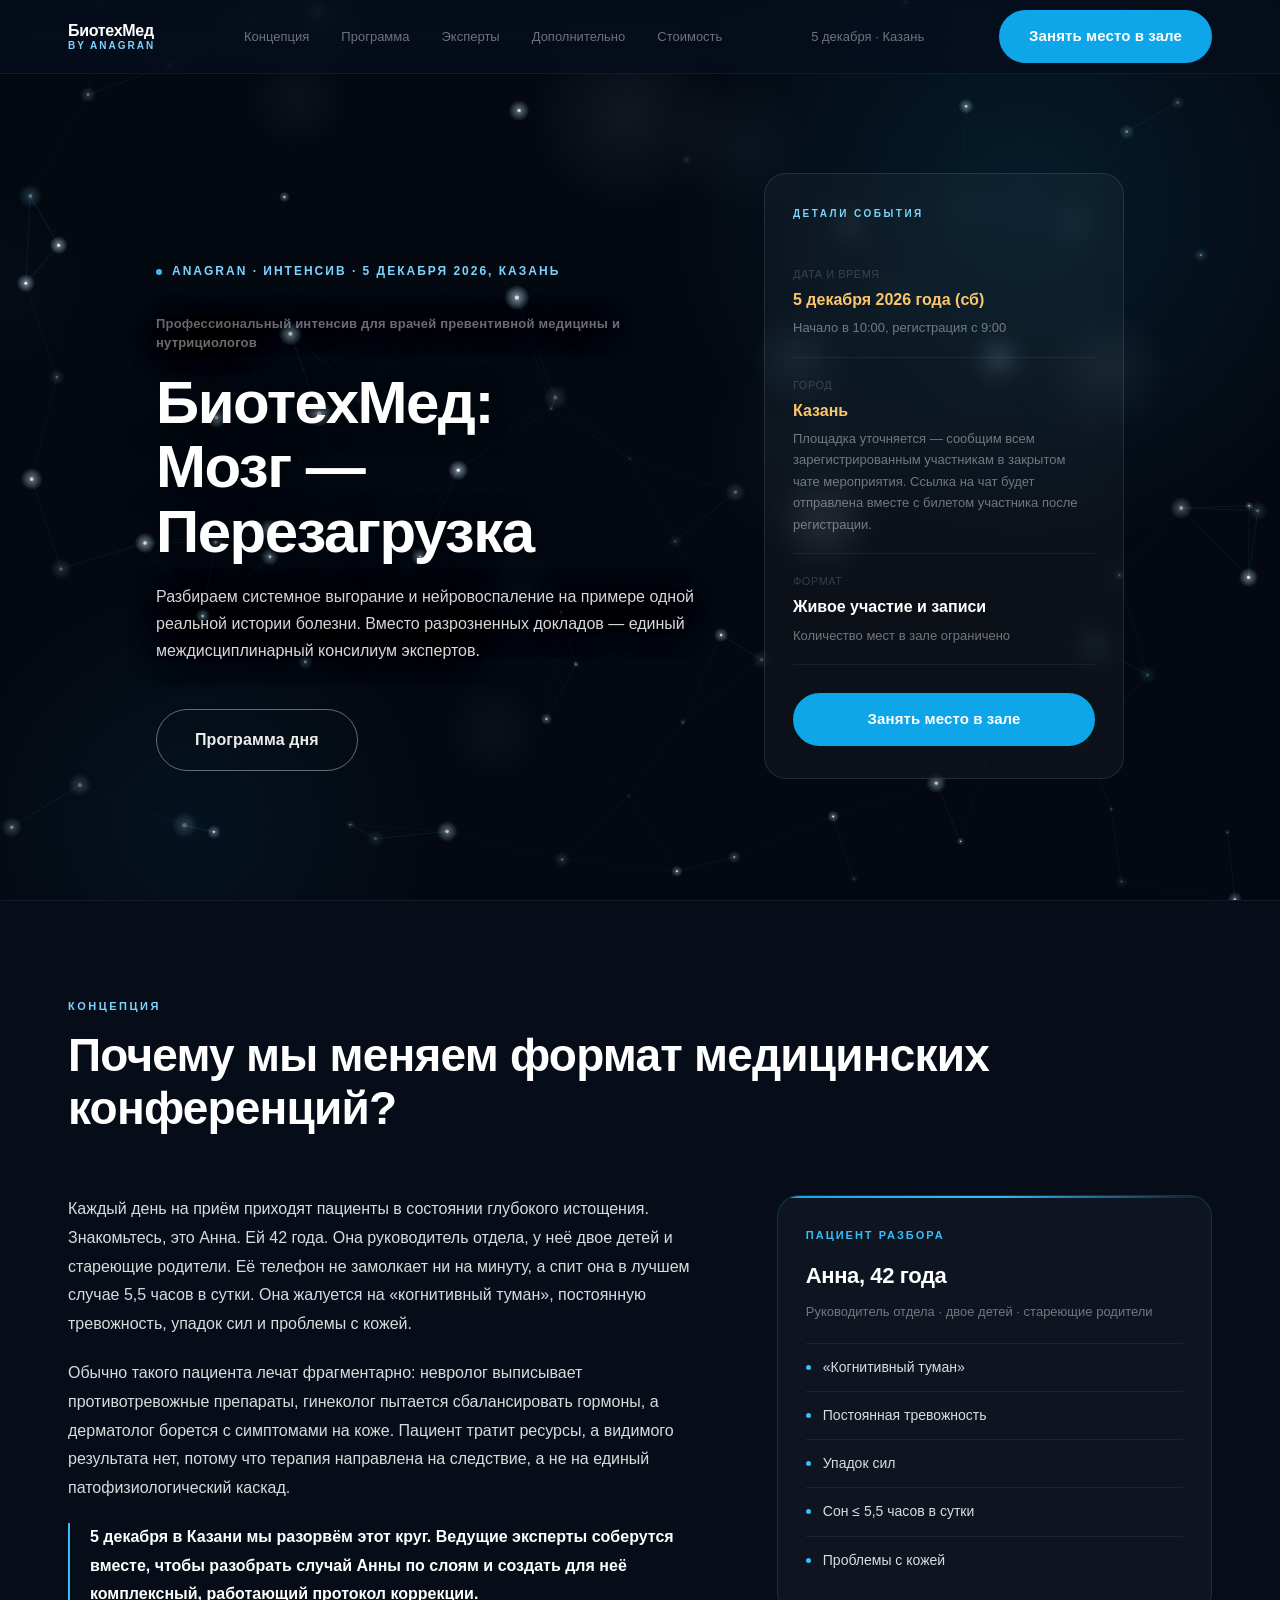
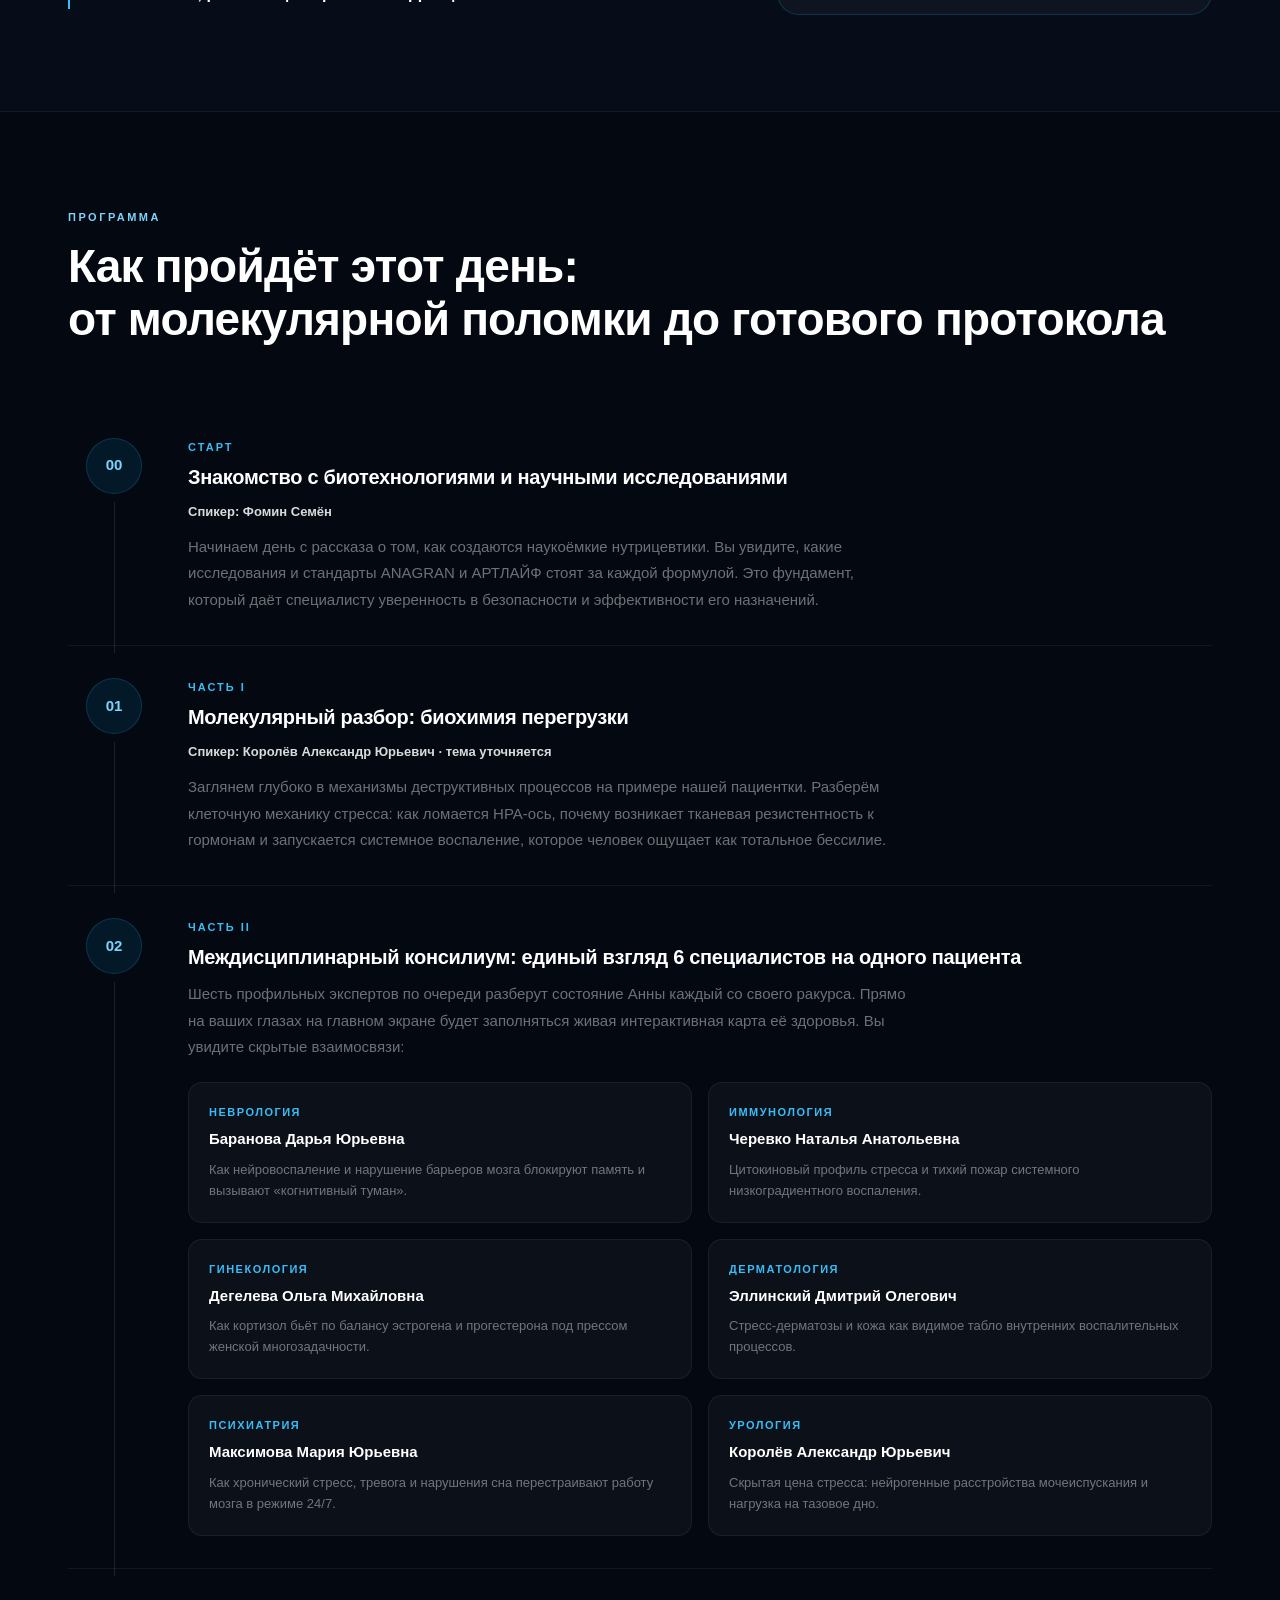
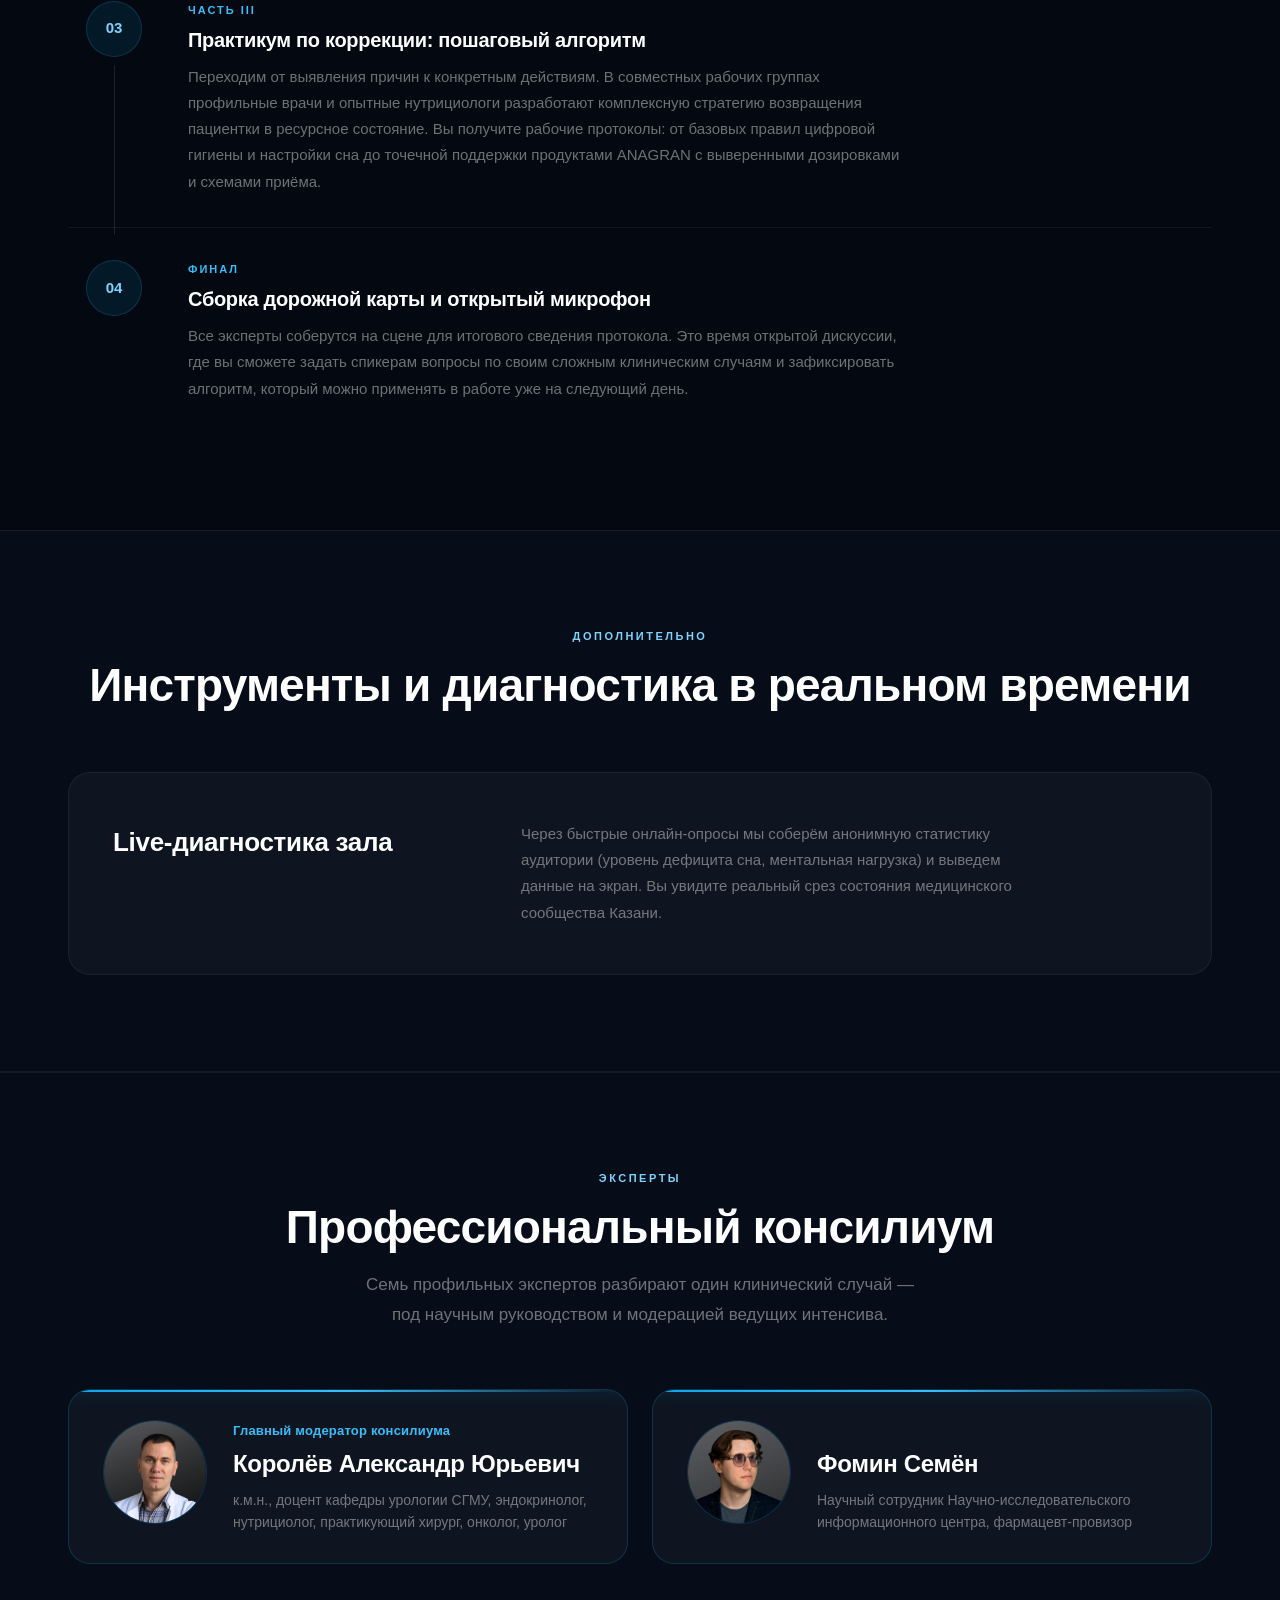
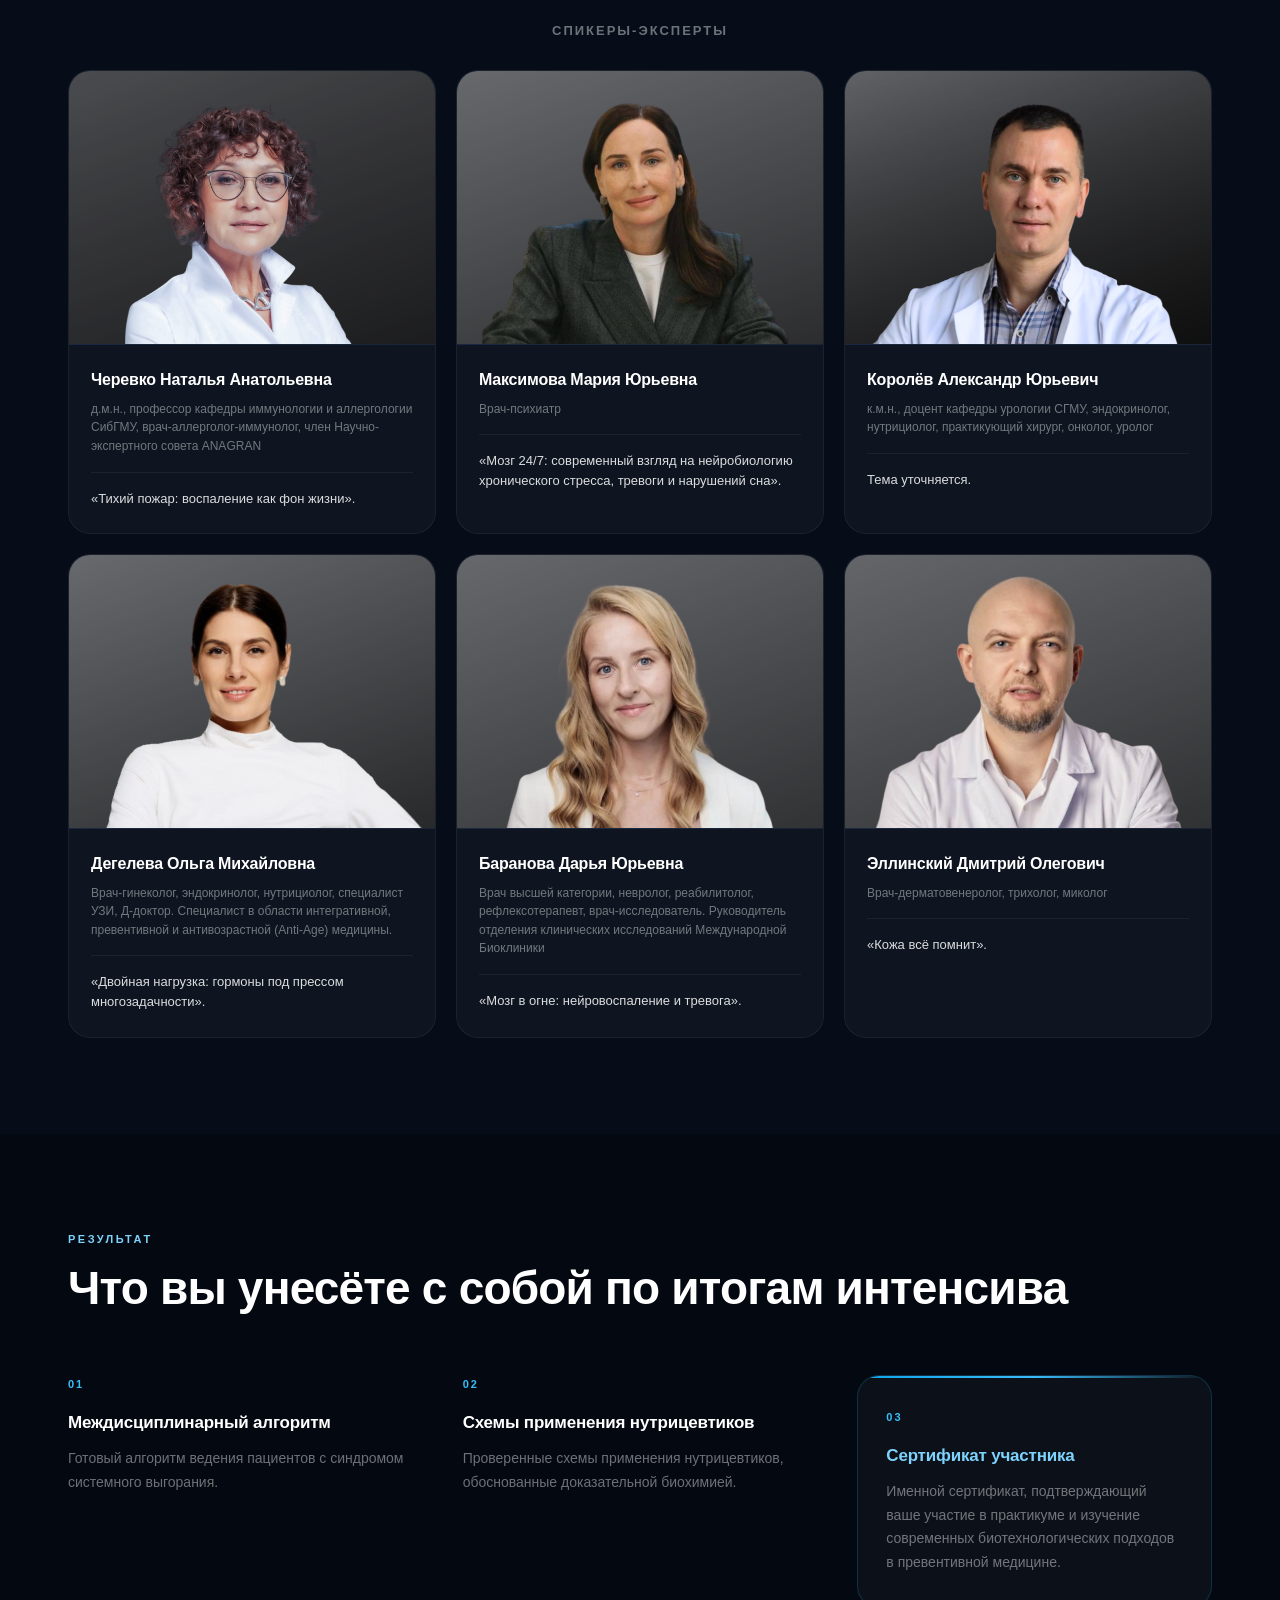
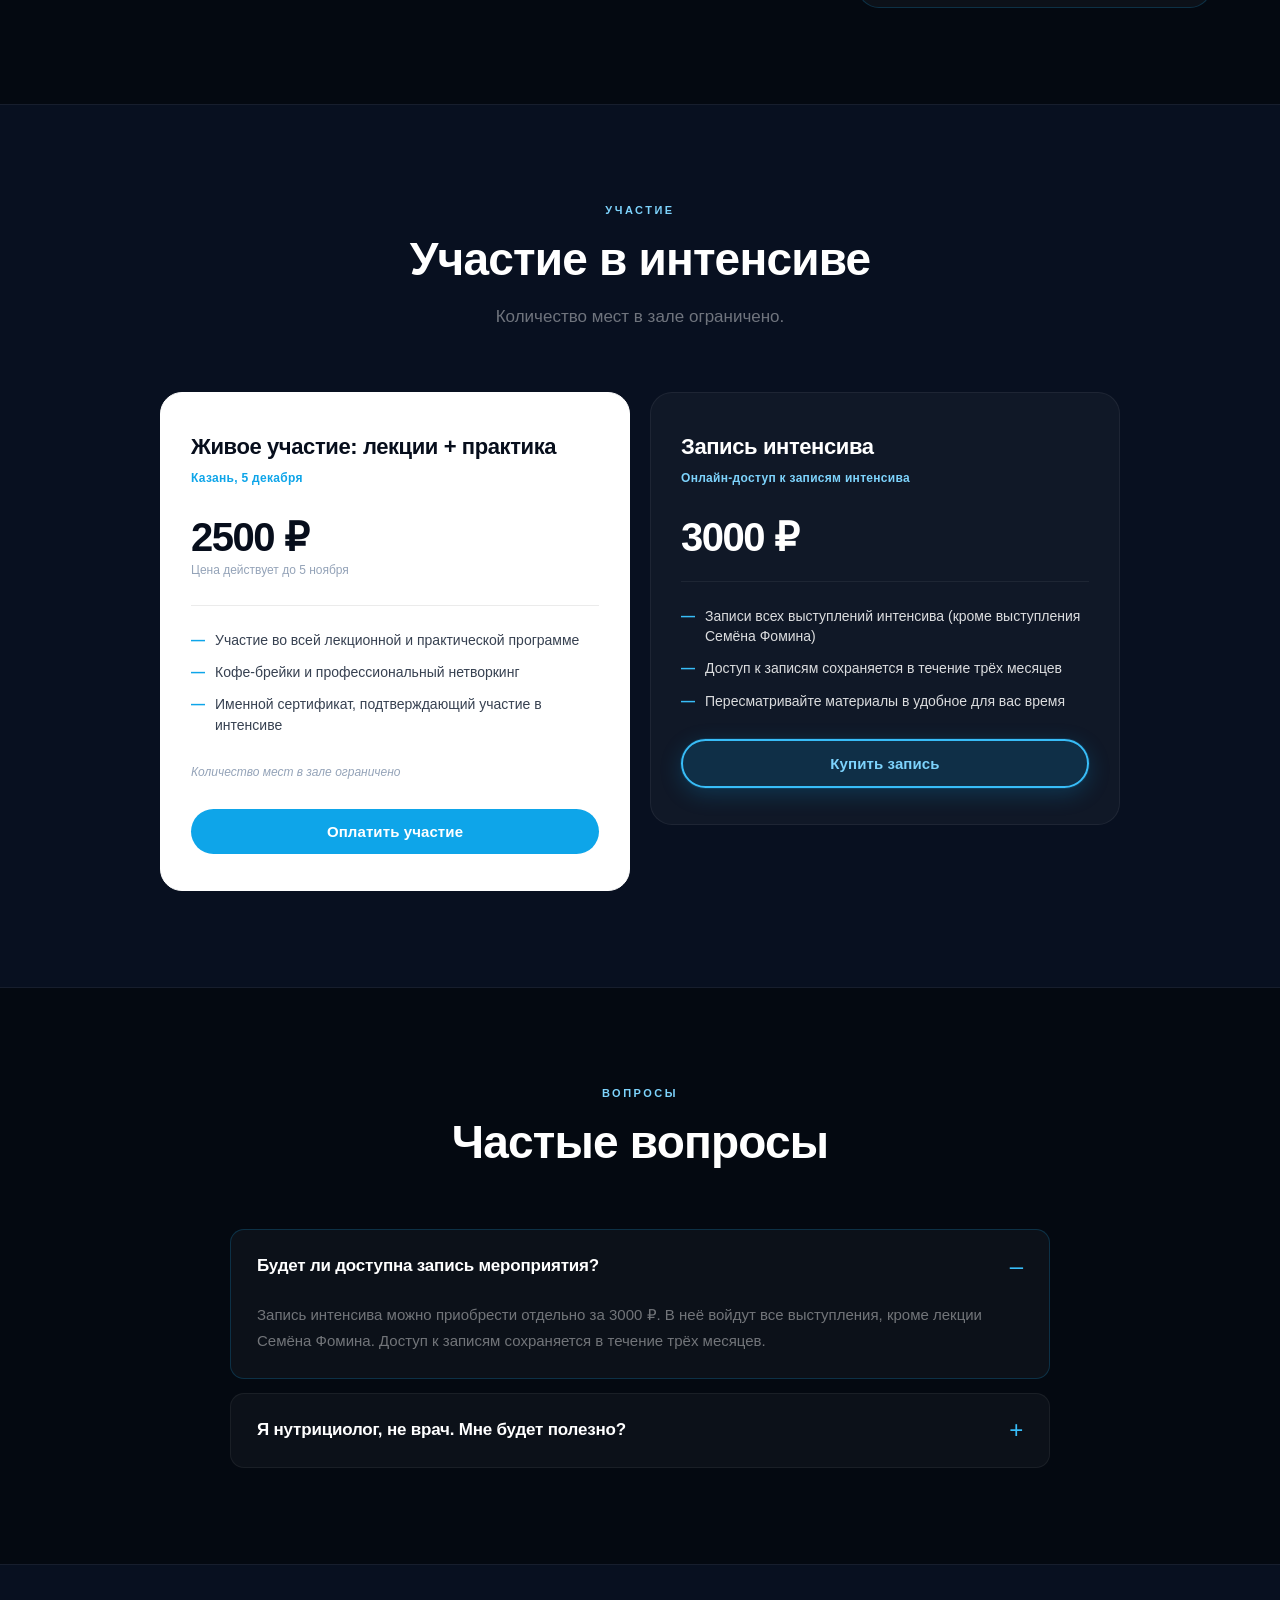
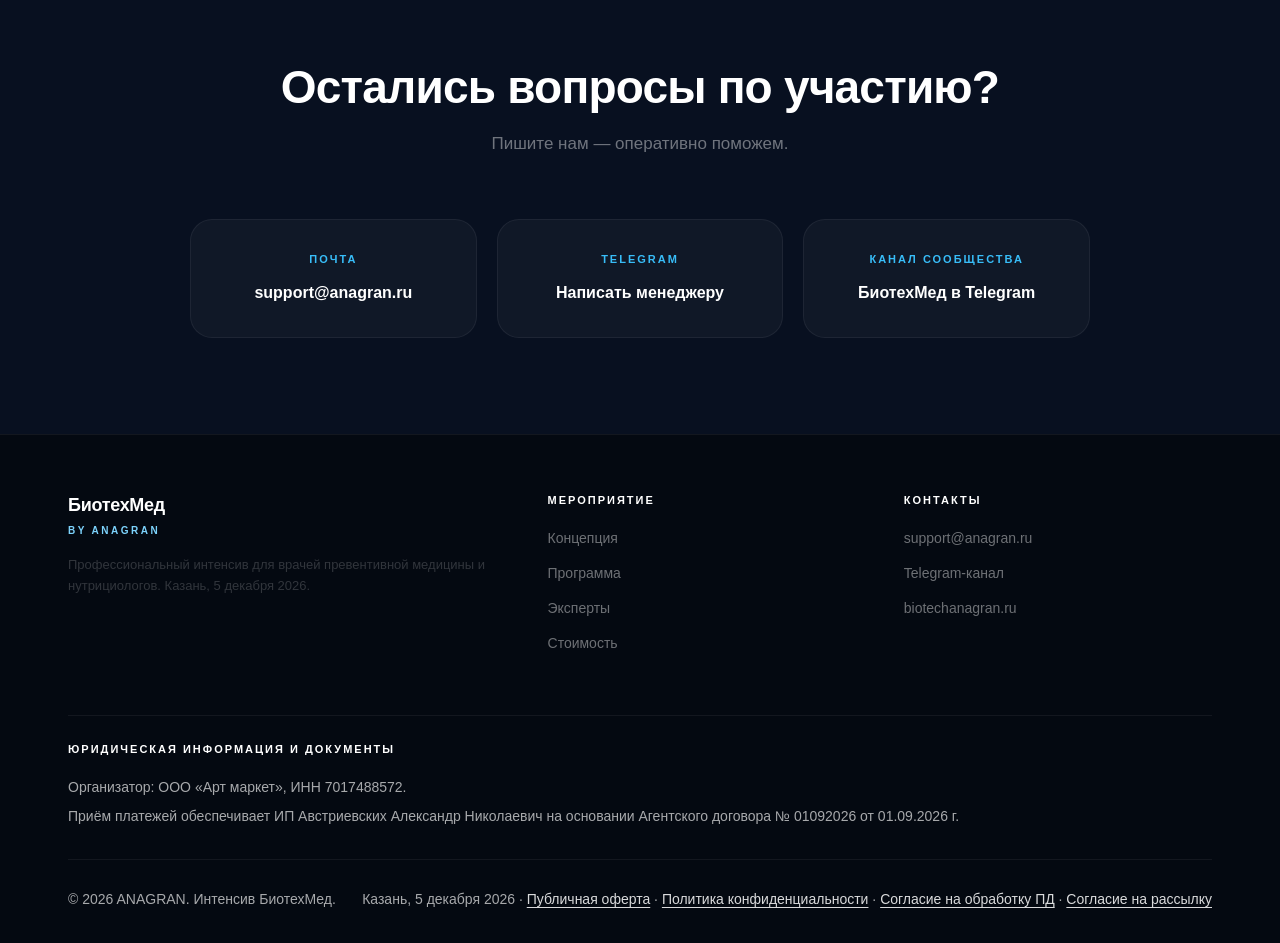
==== index.html @ 6680f246 "Restore speakers and consilium names; reorder speaker cards, add Korolev card Co-Authored-By: Claude" ====
<!DOCTYPE html>
<html lang="ru">
<head>
  <meta charset="UTF-8" />
  <meta name="viewport" content="width=device-width, initial-scale=1.0" />
  <title>БиотехМед: Мозг — Перезагрузка · 5 декабря, Казань</title>
  <meta name="description" content="Профессиональный интенсив ANAGRAN для врачей превентивной медицины и нутрициологов. Системное выгорание и нейровоспаление на примере реальной истории болезни. 5 декабря 2026, Казань." />
  <meta property="og:type" content="website" />
  <meta property="og:site_name" content="ANAGRAN" />
  <meta property="og:locale" content="ru_RU" />
  <meta property="og:url" content="https://www.biotechanagran.ru/" />
  <meta property="og:title" content="БиотехМед: Мозг — Перезагрузка · 5 декабря, Казань" />
  <meta property="og:description" content="Профессиональный интенсив ANAGRAN для врачей превентивной медицины и нутрициологов. Системное выгорание и нейровоспаление на примере реальной истории болезни. 5 декабря 2026, Казань." />
  <meta name="twitter:card" content="summary" />
  <meta name="twitter:title" content="БиотехМед: Мозг — Перезагрузка · 5 декабря, Казань" />
  <meta name="twitter:description" content="Профессиональный интенсив ANAGRAN для врачей превентивной медицины и нутрициологов. Системное выгорание и нейровоспаление на примере реальной истории болезни. 5 декабря 2026, Казань." />
  <link rel="icon" type="image/png" href="favicon.png" />
  <link rel="apple-touch-icon" href="favicon.png" />
  <link rel="stylesheet" href="css/style.css?v=54" />
</head>
<body>

  <!-- NAV -->
  <nav class="nav">
    <div class="container nav__inner">
      <a href="#" class="nav__logo">
        <span class="nav__logo-name">БиотехМед</span>
        <span class="nav__logo-sub">by ANAGRAN</span>
      </a>
      <div class="nav__center">
        <a href="#concept" class="nav__link">Концепция</a>
        <a href="#program" class="nav__link">Программа</a>
        <a href="#speakers" class="nav__link">Эксперты</a>
        <a href="#tools" class="nav__link">Дополнительно</a>
        <a href="#pricing" class="nav__link">Стоимость</a>
      </div>
      <span class="nav__date">5 декабря · Казань</span>
      <div class="nav__cta-row">
        <a href="#pricing" class="btn btn--blue">Занять место в зале</a>
      </div>
    </div>
  </nav>

  <!-- HERO / БЛОК 1 -->
  <section class="hero">
    <canvas id="hero-canvas"></canvas>
    <div class="hero__glow"></div>
    <div class="hero__glow-2"></div>

    <div class="container hero__inner">
      <div class="hero__content">
        <div class="hero__event-tag">
          <span class="hero__dot"></span>
          ANAGRAN · Интенсив · 5 декабря 2026, Казань
        </div>

        <div class="hero__overline">Профессиональный интенсив для врачей превентивной медицины и нутрициологов</div>

        <h1 class="hero__title">
          БиотехМед:<br>Мозг —<br>Перезагрузка
        </h1>

        <p class="hero__subtitle">Разбираем системное выгорание и нейровоспаление на примере одной реальной истории болезни. Вместо разрозненных докладов — единый междисциплинарный консилиум экспертов.</p>

        <div class="hero__cta">
          <a href="#program" class="btn btn--ghost btn--lg btn--about">Программа дня</a>
        </div>
      </div>

      <div class="hero__card">
        <div class="hero__card-eyebrow">Детали события</div>
        <div class="hero__card-row">
          <span class="hero__card-key">Дата и время</span>
          <span class="hero__card-val hero__card-val--hl">5 декабря 2026 года (сб)</span>
          <span class="hero__card-sub">Начало в 10:00, регистрация с 9:00</span>
        </div>
        <div class="hero__card-row">
          <span class="hero__card-key">Город</span>
          <span class="hero__card-val hero__card-val--hl">Казань</span>
          <span class="hero__card-sub hero__card-sub--tbd">Площадка уточняется — сообщим всем зарегистрированным участникам в закрытом чате мероприятия. Ссылка на чат будет отправлена вместе с билетом участника после регистрации.</span>
        </div>
        <div class="hero__card-row">
          <span class="hero__card-key">Формат</span>
          <span class="hero__card-val">Живое участие и записи</span>
          <span class="hero__card-sub">Количество мест в зале ограничено</span>
        </div>
        <div class="hero__card-cta">
          <a href="#pricing" class="btn btn--blue">Занять место в зале</a>
        </div>
      </div>
    </div>
  </section>

  <!-- БЛОК 2: КОНЦЕПЦИЯ / Почему мы меняем формат -->
  <section class="story" id="concept">
    <div class="container">
      <div class="sec-header">
        <div class="label">Концепция</div>
        <h2 class="h2">Почему мы меняем формат медицинских конференций?</h2>
      </div>
      <div class="story__grid">
        <div class="story__text">
          <p>Каждый день на приём приходят пациенты в состоянии глубокого истощения. Знакомьтесь, это Анна. Ей 42 года. Она руководитель отдела, у неё двое детей и стареющие родители. Её телефон не замолкает ни на минуту, а спит она в лучшем случае 5,5 часов в сутки. Она жалуется на «когнитивный туман», постоянную тревожность, упадок сил и проблемы с кожей.</p>
          <p>Обычно такого пациента лечат фрагментарно: невролог выписывает противотревожные препараты, гинеколог пытается сбалансировать гормоны, а дерматолог борется с симптомами на коже. Пациент тратит ресурсы, а видимого результата нет, потому что терапия направлена на следствие, а не на единый патофизиологический каскад.</p>
          <p class="story__accent">5 декабря в Казани мы разорвём этот круг. Ведущие эксперты соберутся вместе, чтобы разобрать случай Анны по слоям и создать для неё комплексный, работающий протокол коррекции.</p>
        </div>
        <aside class="story__persona reveal reveal-delay-1">
          <div class="story__persona-eyebrow">Пациент разбора</div>
          <div class="story__persona-name">Анна, 42 года</div>
          <div class="story__persona-role">Руководитель отдела · двое детей · стареющие родители</div>
          <ul class="story__persona-list">
            <li>«Когнитивный туман»</li>
            <li>Постоянная тревожность</li>
            <li>Упадок сил</li>
            <li>Сон ≤ 5,5 часов в сутки</li>
            <li>Проблемы с кожей</li>
          </ul>
        </aside>
      </div>
    </div>
  </section>

  <!-- БЛОК 3: ПРОГРАММА -->
  <section class="program" id="program">
    <div class="container">
      <div class="sec-header">
        <div class="label">Программа</div>
        <h2 class="h2">Как пройдёт этот день:<br>от молекулярной поломки до готового протокола</h2>
      </div>

      <div class="program__list">
        <div class="program-step reveal reveal-delay-1">
          <div class="program-step__marker"><span>00</span></div>
          <div class="program-step__body">
            <div class="program-step__phase">Старт</div>
            <h3 class="program-step__title">Знакомство с биотехнологиями и научными исследованиями</h3>
            <div class="program-step__speaker">Спикер: Фомин Семён</div>
            <p class="program-step__text">Начинаем день с рассказа о том, как создаются наукоёмкие нутрицевтики. Вы увидите, какие исследования и стандарты ANAGRAN и АРТЛАЙФ стоят за каждой формулой. Это фундамент, который даёт специалисту уверенность в безопасности и эффективности его назначений.</p>
          </div>
        </div>

        <div class="program-step reveal reveal-delay-1">
          <div class="program-step__marker"><span>01</span></div>
          <div class="program-step__body">
            <div class="program-step__phase">Часть I</div>
            <h3 class="program-step__title">Молекулярный разбор: биохимия перегрузки</h3>
            <div class="program-step__speaker">Спикер: Королёв Александр Юрьевич · тема уточняется</div>
            <p class="program-step__text">Заглянем глубоко в механизмы деструктивных процессов на примере нашей пациентки. Разберём клеточную механику стресса: как ломается HPA-ось, почему возникает тканевая резистентность к гормонам и запускается системное воспаление, которое человек ощущает как тотальное бессилие.</p>
          </div>
        </div>

        <div class="program-step reveal reveal-delay-1">
          <div class="program-step__marker"><span>02</span></div>
          <div class="program-step__body">
            <div class="program-step__phase">Часть II</div>
            <h3 class="program-step__title">Междисциплинарный консилиум: единый взгляд 6 специалистов на одного пациента</h3>
            <p class="program-step__text">Шесть профильных экспертов по очереди разберут состояние Анны каждый со своего ракурса. Прямо на ваших глазах на главном экране будет заполняться живая интерактивная карта её здоровья. Вы увидите скрытые взаимосвязи:</p>
            <div class="program-views">
              <div class="program-view">
                <div class="program-view__field">Неврология</div>
                <div class="program-view__name">Баранова Дарья Юрьевна</div>
                <p class="program-view__text">Как нейровоспаление и нарушение барьеров мозга блокируют память и вызывают «когнитивный туман».</p>
              </div>
              <div class="program-view">
                <div class="program-view__field">Иммунология</div>
                <div class="program-view__name">Черевко Наталья Анатольевна</div>
                <p class="program-view__text">Цитокиновый профиль стресса и тихий пожар системного низкоградиентного воспаления.</p>
              </div>
              <div class="program-view">
                <div class="program-view__field">Гинекология</div>
                <div class="program-view__name">Дегелева Ольга Михайловна</div>
                <p class="program-view__text">Как кортизол бьёт по балансу эстрогена и прогестерона под прессом женской многозадачности.</p>
              </div>
              <div class="program-view">
                <div class="program-view__field">Дерматология</div>
                <div class="program-view__name">Эллинский Дмитрий Олегович</div>
                <p class="program-view__text">Стресс-дерматозы и кожа как видимое табло внутренних воспалительных процессов.</p>
              </div>
              <div class="program-view">
                <div class="program-view__field">Психиатрия</div>
                <div class="program-view__name">Максимова Мария Юрьевна</div>
                <p class="program-view__text">Как хронический стресс, тревога и нарушения сна перестраивают работу мозга в режиме 24/7.</p>
              </div>
              <div class="program-view">
                <div class="program-view__field">Урология</div>
                <div class="program-view__name">Королёв Александр Юрьевич</div>
                <p class="program-view__text">Скрытая цена стресса: нейрогенные расстройства мочеиспускания и нагрузка на тазовое дно.</p>
              </div>
            </div>
          </div>
        </div>

        <div class="program-step reveal reveal-delay-1">
          <div class="program-step__marker"><span>03</span></div>
          <div class="program-step__body">
            <div class="program-step__phase">Часть III</div>
            <h3 class="program-step__title">Практикум по коррекции: пошаговый алгоритм</h3>
            <p class="program-step__text">Переходим от выявления причин к конкретным действиям. В совместных рабочих группах профильные врачи и опытные нутрициологи разработают комплексную стратегию возвращения пациентки в ресурсное состояние. Вы получите рабочие протоколы: от базовых правил цифровой гигиены и настройки сна до точечной поддержки продуктами ANAGRAN с выверенными дозировками и схемами приёма.</p>
          </div>
        </div>

        <div class="program-step reveal reveal-delay-1">
          <div class="program-step__marker"><span>04</span></div>
          <div class="program-step__body">
            <div class="program-step__phase">Финал</div>
            <h3 class="program-step__title">Сборка дорожной карты и открытый микрофон</h3>
            <p class="program-step__text">Все эксперты соберутся на сцене для итогового сведения протокола. Это время открытой дискуссии, где вы сможете задать спикерам вопросы по своим сложным клиническим случаям и зафиксировать алгоритм, который можно применять в работе уже на следующий день.</p>
          </div>
        </div>
      </div>
    </div>
  </section>

  <!-- БЛОК 4: ПРАКТИКА / Инструменты и диагностика -->
  <section class="tools" id="tools">
    <div class="container">
      <div class="sec-header sec-header--c">
        <div class="label">Дополнительно</div>
        <h2 class="h2">Инструменты и диагностика в реальном времени</h2>
      </div>
      <div class="tools__grid">
        <div class="tool-card tool-card--wide reveal reveal-delay-1">
          <h3 class="tool-card__title">Live-диагностика зала</h3>
          <p class="tool-card__text">Через быстрые онлайн-опросы мы соберём анонимную статистику аудитории (уровень дефицита сна, ментальная нагрузка) и выведем данные на экран. Вы увидите реальный срез состояния медицинского сообщества Казани.</p>
        </div>
      </div>
    </div>
  </section>

  <!-- БЛОК 5: ЭКСПЕРТЫ / Профессиональный консилиум -->
  <section class="speakers" id="speakers">
    <div class="container">
      <div class="sec-header sec-header--c">
        <div class="label">Эксперты</div>
        <h2 class="h2">Профессиональный консилиум</h2>
        <p class="lead">Семь профильных экспертов разбирают один клинический случай — под научным руководством и модерацией ведущих интенсива.</p>
      </div>

      <div class="hosts">
        <div class="host-card reveal reveal-delay-1">
          <div class="host-card__photo"><img src="photos/Королев.png" alt="Королёв Александр Юрьевич" loading="lazy"></div>
          <div class="host-card__body">
            <div class="host-card__role">Главный модератор консилиума</div>
            <div class="host-card__name">Королёв Александр Юрьевич</div>
            <div class="host-card__cred">к.м.н., доцент кафедры урологии СГМУ, эндокринолог, нутрициолог, практикующий хирург, онколог, уролог</div>
          </div>
        </div>
        <div class="host-card reveal reveal-delay-2">
          <div class="host-card__photo"><img src="photos/Фомин.png" alt="Фомин Семён" loading="lazy"></div>
          <div class="host-card__body">
            <div class="host-card__role host-card__role--empty" aria-hidden="true">·</div>
            <div class="host-card__name">Фомин Семён</div>
            <div class="host-card__cred">Научный сотрудник Научно-исследовательского информационного центра, фармацевт-провизор</div>
          </div>
        </div>
      </div>

      <div class="speakers__subhead">Спикеры-эксперты</div>
      <div class="speakers__grid" id="speakers-grid"></div>
    </div>
  </section>

  <!-- БЛОК 6: Что вы унесёте с собой -->
  <section class="benefits" id="benefits">
    <div class="container">
      <div class="sec-header">
        <div class="label">Результат</div>
        <h2 class="h2">Что вы унесёте с собой по итогам интенсива</h2>
      </div>
      <div class="benefits__grid">
        <div class="benefit-item reveal reveal-delay-1">
          <div class="benefit-item__num">01</div>
          <div class="benefit-item__title">Междисциплинарный алгоритм</div>
          <p class="benefit-item__text">Готовый алгоритм ведения пациентов с синдромом системного выгорания.</p>
        </div>
        <div class="benefit-item reveal reveal-delay-2">
          <div class="benefit-item__num">02</div>
          <div class="benefit-item__title">Схемы применения нутрицевтиков</div>
          <p class="benefit-item__text">Проверенные схемы применения нутрицевтиков, обоснованные доказательной биохимией.</p>
        </div>
        <div class="benefit-item benefit-item--highlight reveal reveal-delay-3">
          <div class="benefit-item__num">03</div>
          <div class="benefit-item__title">Сертификат участника</div>
          <p class="benefit-item__text">Именной сертификат, подтверждающий ваше участие в практикуме и изучение современных биотехнологических подходов в превентивной медицине.</p>
        </div>
      </div>
    </div>
  </section>

  <!-- БЛОК 7: Форматы участия -->
  <section class="pricing" id="pricing">
    <div class="container">
      <div class="sec-header sec-header--c">
        <div class="label">Участие</div>
        <h2 class="h2">Участие в интенсиве</h2>
        <p class="lead">Количество мест в зале ограничено.</p>
      </div>
      <div class="pricing__grid" id="pricing-grid"></div>
    </div>
  </section>

  <!-- БЛОК 8: FAQ -->
  <section class="faq" id="faq">
    <div class="container">
      <div class="sec-header sec-header--c">
        <div class="label">Вопросы</div>
        <h2 class="h2">Частые вопросы</h2>
      </div>
      <div class="faq__list">
        <details class="faq-item" open>
          <summary class="faq-item__q">Будет ли доступна запись мероприятия?</summary>
          <div class="faq-item__a">Запись интенсива можно приобрести отдельно за 3000 ₽. В неё войдут все выступления, кроме лекции Семёна Фомина. Доступ к записям сохраняется в течение трёх месяцев.</div>
        </details>
        <details class="faq-item">
          <summary class="faq-item__q">Я нутрициолог, не врач. Мне будет полезно?</summary>
          <div class="faq-item__a">Да. Программа выстроена так, чтобы глубокая биохимия интегрировалась с практическими инструментами нутритивной базы, коррекции образа жизни и подбором добавок. Вы уйдёте с готовыми пошаговыми алгоритмами для своей практики.</div>
        </details>
      </div>
    </div>
  </section>

  <!-- БЛОК 9: Контакты -->
  <section class="contacts" id="contacts">
    <div class="container">
      <div class="sec-header sec-header--c">
        <h2 class="h2">Остались вопросы по участию?</h2>
        <p class="lead">Пишите нам — оперативно поможем.</p>
      </div>
      <div class="contacts__grid">
        <a href="mailto:support@anagran.ru" class="contact-card">
          <div class="contact-card__label">Почта</div>
          <div class="contact-card__val">support@anagran.ru</div>
        </a>
        <a href="https://t.me/biotechmedanagran" target="_blank" class="contact-card">
          <div class="contact-card__label">Telegram</div>
          <div class="contact-card__val">Написать менеджеру</div>
        </a>
        <a href="https://t.me/biotechmedanagran" target="_blank" class="contact-card">
          <div class="contact-card__label">Канал сообщества</div>
          <div class="contact-card__val">БиотехМед в Telegram</div>
        </a>
      </div>
    </div>
  </section>

  <!-- FOOTER -->
  <footer class="footer">
    <div class="container">
      <div class="footer__inner">
        <div>
          <div class="footer__brand-name">БиотехМед</div>
          <div class="footer__brand-sub">by ANAGRAN</div>
          <p class="footer__brand-desc">Профессиональный интенсив для врачей превентивной медицины и нутрициологов. Казань, 5 декабря 2026.</p>
        </div>
        <div>
          <div class="footer__col-title">Мероприятие</div>
          <a href="#concept"  class="footer__link">Концепция</a>
          <a href="#program"  class="footer__link">Программа</a>
          <a href="#speakers" class="footer__link">Эксперты</a>
          <a href="#pricing"  class="footer__link">Стоимость</a>
        </div>
        <div>
          <div class="footer__col-title">Контакты</div>
          <a href="mailto:support@anagran.ru"      class="footer__link">support@anagran.ru</a>
          <a href="https://t.me/biotechmedanagran" target="_blank" class="footer__link">Telegram-канал</a>
          <a href="https://biotechanagran.ru/"     target="_blank" class="footer__link">biotechanagran.ru</a>
        </div>
      </div>
      <div class="footer__legal">
        <div class="footer__col-title">Юридическая информация и документы</div>
        <p>Организатор: ООО «Арт маркет», ИНН 7017488572.</p>
        <p>Приём платежей обеспечивает ИП Австриевских Александр Николаевич на основании Агентского договора № 01092026 от 01.09.2026 г.</p>
      </div>
      <div class="footer__bottom">
        <span>© 2026 ANAGRAN. Интенсив БиотехМед.</span>
        <span>Казань, 5 декабря 2026 · <a href="oferta.html">Публичная оферта</a> · <a href="privacy.html">Политика конфиденциальности</a> · <a href="soglasie-pd.html">Согласие на обработку ПД</a> · <a href="soglasie-rim.html">Согласие на рассылку</a></span>
      </div>
    </div>
  </footer>

  <!-- REGISTRATION MODAL -->
  <div class="modal-overlay" id="reg-modal">
    <div class="modal">
      <button class="modal__close" id="modal-close" aria-label="Закрыть">&times;</button>
      <div class="modal__title" id="modal-title">Регистрация</div>
      <div class="modal__subtitle" id="modal-subtitle"></div>
      <div class="modal__price" id="modal-price"></div>
      <form class="modal__form" id="reg-form">
        <input type="hidden" id="form-format" name="format">
        <input type="hidden" id="form-price-val" name="price">
        <div class="modal__fieldset" id="modal-fs-p1">
          <div class="modal__legend" id="modal-legend-p1" hidden>Участник 1</div>
          <div class="modal__field">
            <label class="modal__label" for="form-name" data-default-label="Ваше ФИО" data-pair-label="Участник 1 — ФИО">Ваше ФИО</label>
            <input class="modal__input" type="text" id="form-name" name="name" placeholder="ФИО" required autocomplete="name">
          </div>
          <div class="modal__field">
            <label class="modal__label" for="form-email" data-default-label="Электронная почта" data-pair-label="Участник 1 — эл. почта">Электронная почта</label>
            <input class="modal__input" type="email" id="form-email" name="email" placeholder="Эл. почта" required autocomplete="email">
          </div>
          <div class="modal__field">
            <label class="modal__label" for="form-phone" data-default-label="Телефон" data-pair-label="Участник 1 — телефон">Телефон</label>
            <input class="modal__input" type="tel" id="form-phone" name="phone" placeholder="Телефон" required autocomplete="tel">
          </div>
          <div class="modal__field">
            <label class="modal__label" for="form-social" data-default-label="Аккаунт в соцсетях" data-pair-label="Участник 1 — соцсети">Аккаунт в соцсетях</label>
            <input class="modal__input" type="text" id="form-social" name="social" placeholder="Ссылка или ник">
          </div>
        </div>
        <div class="modal__fieldset modal__fieldset--pair" id="modal-pair-fields" hidden>
          <div class="modal__legend">Участник 2</div>
          <div class="modal__field">
            <label class="modal__label" for="form-name2">ФИО</label>
            <input class="modal__input" type="text" id="form-name2" name="name2" placeholder="ФИО второго участника" autocomplete="name">
          </div>
          <div class="modal__field">
            <label class="modal__label" for="form-email2">Электронная почта</label>
            <input class="modal__input" type="email" id="form-email2" name="email2" placeholder="Эл. почта" autocomplete="email">
          </div>
          <div class="modal__field">
            <label class="modal__label" for="form-phone2">Телефон</label>
            <input class="modal__input" type="tel" id="form-phone2" name="phone2" placeholder="Телефон" autocomplete="tel">
          </div>
          <div class="modal__field">
            <label class="modal__label" for="form-social2">Аккаунт в соцсетях</label>
            <input class="modal__input" type="text" id="form-social2" name="social2" placeholder="Ссылка или ник">
          </div>
        </div>
        <div class="modal__consent">
          <label class="modal__checkbox-label">
            <input type="checkbox" id="form-consent" required>
            <span id="form-consent-text">Я согласен на обработку моих персональных данных в соответствии с <a href="https://artlifecourse.getcourse.ru/page4" target="_blank">Условиями</a></span>
          </label>
        </div>
        <button type="submit" class="btn btn--blue modal__submit" id="modal-submit" disabled>Участвовать</button>
      </form>
    </div>
  </div>

  <!-- SCROLL TOP -->
  <button class="back-top" id="back-top" aria-label="Наверх">↑</button>

  <!-- DATA -->
  <script src="data/speakers.js?v=20"></script>
  <script src="data/pricing.js?v=10"></script>
  <!-- MAIN -->
  <script src="js/main.js?v=28"></script>
</body>
</html>
---- css/style.css ----
/* ===== VARIABLES ===== */
:root {
  --bg:        #040911;
  --bg-1:      #060D18;
  --bg-2:      #081020;
  --bg-card:   rgba(255,255,255,0.035);
  --bg-card-h: rgba(255,255,255,0.065);

  --blue:      #0EA5E9;
  --blue-l:    #38BDF8;
  --blue-ll:   #7DD3FC;
  --blue-dark: #0369A1;
  --blue-dim:  rgba(14,165,233,0.10);
  --blue-glow: rgba(14,165,233,0.22);
  --blue-bdr:  rgba(14,165,233,0.22);

  --white:     #FFFFFF;
  --t:         rgba(255,255,255,0.85);
  --t-muted:   rgba(255,255,255,0.42);
  --t-dim:     rgba(255,255,255,0.18);
  --border:    rgba(255,255,255,0.06);
  --border-m:  rgba(255,255,255,0.10);

  --radius:    14px;
  --radius-lg: 22px;
  --max-w:     1200px;
  --ease:      cubic-bezier(0.4, 0, 0.2, 1);
  --tr:        0.3s var(--ease);
}

/* ===== RESET ===== */
*, *::before, *::after { box-sizing: border-box; margin: 0; padding: 0; }
html { scroll-behavior: smooth; font-size: 16px; scroll-padding-top: 148px; }
body {
  font-family: -apple-system, BlinkMacSystemFont, 'Segoe UI', Roboto, 'Helvetica Neue', Arial, sans-serif;
  background: var(--bg);
  color: var(--t);
  line-height: 1.65;
  -webkit-font-smoothing: antialiased;
}
a { color: inherit; text-decoration: none; }
img { max-width: 100%; display: block; }

/* ===== LAYOUT ===== */
.container {
  max-width: var(--max-w);
  margin: 0 auto;
  padding: 0 28px;
}
section { padding: 96px 0; }

/* ===== TYPOGRAPHY ===== */
.label {
  font-size: 11px;
  font-weight: 700;
  letter-spacing: 2.5px;
  text-transform: uppercase;
  color: var(--blue-ll);
  margin-bottom: 14px;
}

.h1 {
  font-size: clamp(36px, 5.5vw, 66px);
  font-weight: 900;
  line-height: 1.05;
  letter-spacing: -1.5px;
  color: var(--white);
}

.h2 {
  font-size: clamp(28px, 4vw, 46px);
  font-weight: 800;
  line-height: 1.15;
  letter-spacing: -0.8px;
  color: var(--white);
  margin-bottom: 16px;
}

.lead {
  font-size: 17px;
  color: var(--t-muted);
  line-height: 1.75;
  max-width: 580px;
}

.sec-header { margin-bottom: 60px; }
.sec-header--c { text-align: center; }
.sec-header--c .lead { margin: 0 auto; }

/* ===== BUTTONS ===== */
.btn {
  display: inline-flex;
  align-items: center;
  gap: 10px;
  padding: 14px 30px;
  border-radius: 50px;
  font-size: 15px;
  font-weight: 600;
  border: none;
  cursor: pointer;
  transition: var(--tr);
  white-space: nowrap;
  letter-spacing: 0.1px;
}

.btn--blue {
  background: var(--blue);
  color: var(--white);
}
.btn--blue:hover {
  background: var(--blue-l);
  transform: translateY(-2px);
  box-shadow: 0 10px 30px var(--blue-glow);
}

.btn--ghost {
  background: transparent;
  color: rgba(255,255,255,0.65);
  border: 1px solid var(--border-m);
}
.btn--ghost:hover {
  border-color: rgba(255,255,255,0.3);
  color: var(--white);
  background: var(--bg-card);
}

.btn--outline {
  background: rgba(14,165,233, 0.16);
  color: var(--blue-ll);
  border: 2px solid var(--blue-l);
  box-shadow: 0 0 0 1px rgba(14,165,233, 0.15), 0 6px 22px var(--blue-glow);
}
.btn--outline:hover {
  border-color: #7dd3fc;
  color: var(--white);
  background: rgba(14,165,233, 0.28);
  transform: translateY(-2px);
  box-shadow: 0 10px 32px rgba(14,165,233, 0.28);
}

/* БиотехМед вместе — таблетка с голубой обводкой, плоский фон без градиента */
.btn--vmeste {
  background: transparent;
  color: var(--blue-ll);
  border: 1.5px solid rgba(56,189,248, 0.72);
  box-shadow: none;
  font-weight: 700;
}
.btn--vmeste:hover {
  background: rgba(14,165,233, 0.12);
  border-color: #7dd3fc;
  color: var(--white);
  transform: translateY(-1px);
  box-shadow: none;
}

.hero__cta .btn--about.btn--ghost {
  color: rgba(255, 255, 255, 0.92);
  border: 1.5px solid rgba(255, 255, 255, 0.38);
  font-weight: 700;
}
.hero__cta .btn--about.btn--ghost:hover {
  border-color: rgba(255, 255, 255, 0.55);
  background: rgba(255, 255, 255, 0.08);
}

/* Светлая карточка тарифа — тот же голубой акцент */
.price-card--hl .btn--outline {
  color: #0369a1;
  border-color: #0ea5e9;
  background: rgba(14,165,233, 0.12);
  box-shadow: 0 2px 12px rgba(14,165,233, 0.12);
}
.price-card--hl .btn--outline:hover {
  border-color: #38bdf8;
  background: rgba(14,165,233, 0.2);
  color: #0c4a6e;
}

.btn--lg { padding: 17px 38px; font-size: 16px; }

/* Неактивная кнопка — продажи завершены */
.btn--disabled,
.btn--disabled:hover,
.btn:disabled,
.btn:disabled:hover {
  background: rgba(148, 163, 184, 0.18);
  color: rgba(148, 163, 184, 0.85);
  border: 1px solid rgba(148, 163, 184, 0.28);
  box-shadow: none;
  transform: none;
  cursor: not-allowed;
  pointer-events: none;
  opacity: 0.7;
}

.btn--tg {
  background: rgba(14,165,233,0.12);
  color: var(--blue-ll);
  border: 1px solid var(--blue-bdr);
}
.btn--tg:hover {
  background: rgba(14,165,233,0.2);
  border-color: var(--blue-l);
  color: var(--white);
  transform: translateY(-2px);
  box-shadow: 0 8px 24px rgba(14,165,233,0.18);
}

/* ===== NAVBAR ===== */
.nav {
  position: fixed;
  inset: 0 0 auto 0;
  z-index: 200;
  padding: 10px 0;
  padding-top: max(10px, env(safe-area-inset-top, 0px));
  min-height: 64px;
  height: auto;
  box-sizing: border-box;
  display: flex;
  align-items: center;
  background: rgba(7, 14, 28, 0.82);
  backdrop-filter: blur(16px) saturate(1.6);
  border-bottom: 1px solid var(--border);
  transition: var(--tr);
  overflow: visible;
}

.nav__inner {
  display: flex;
  align-items: center;
  justify-content: space-between;
  gap: 32px;
  width: 100%;
  min-width: 0;
}

.nav__cta-row {
  display: flex;
  flex-direction: row;
  align-items: center;
  flex-wrap: wrap;
  gap: 10px;
  justify-content: flex-end;
  flex-shrink: 0;
}

.nav__cta-row .btn {
  flex-shrink: 0;
  white-space: nowrap;
}

.nav__logo {
  display: flex;
  flex-direction: column;
  gap: 0;
  line-height: 1.1;
  flex-shrink: 0;
}

.nav__logo-name {
  font-size: 16px;
  font-weight: 800;
  color: var(--white);
  letter-spacing: -0.3px;
}

.nav__logo-sub {
  font-size: 10px;
  font-weight: 600;
  letter-spacing: 2px;
  text-transform: uppercase;
  color: var(--blue-ll);
}

.nav__center {
  display: flex;
  gap: 4px;
}

.nav__link {
  font-size: 13px;
  color: var(--t-muted);
  padding: 6px 14px;
  border-radius: 50px;
  transition: var(--tr);
}
.nav__link:hover { color: var(--white); background: var(--bg-card); }

.nav__date {
  font-size: 13px;
  color: var(--t-muted);
  font-variant-numeric: tabular-nums;
}

/* ===== HERO ===== */
.hero {
  min-height: 100svh;
  display: flex;
  align-items: center;
  position: relative;
  overflow: hidden;
  padding: 132px 0 80px;
}

#hero-canvas {
  position: absolute;
  inset: 0;
  width: 100%;
  height: 100%;
  pointer-events: none;
}

.hero__glow {
  position: absolute;
  top: -20%;
  right: -10%;
  width: 60vw;
  height: 60vw;
  background: radial-gradient(circle, rgba(14,165,233,0.12) 0%, transparent 65%);
  pointer-events: none;
}

.hero__glow-2 {
  position: absolute;
  bottom: -20%;
  left: -5%;
  width: 40vw;
  height: 40vw;
  background: radial-gradient(circle, rgba(3,105,161,0.10) 0%, transparent 65%);
  pointer-events: none;
}

.hero__inner {
  position: relative;
  z-index: 2;
  display: grid;
  grid-template-columns: 1fr 360px;
  gap: 48px;
  align-items: end;
}

.hero__content { padding-bottom: 8px; }

.hero__event-tag {
  display: inline-flex;
  align-items: center;
  gap: 10px;
  font-size: 12px;
  font-weight: 600;
  letter-spacing: 2px;
  text-transform: uppercase;
  color: var(--blue-ll);
  margin-bottom: 32px;
}

.hero__dot {
  width: 6px;
  height: 6px;
  border-radius: 50%;
  background: var(--blue-l);
  animation: blink 2.4s ease-in-out infinite;
}

@keyframes blink {
  0%, 100% { opacity: 1; transform: scale(1); }
  50% { opacity: 0.3; transform: scale(0.7); }
}

.hero__title {
  font-size: clamp(32px, 4.8vw, 60px);
  font-weight: 900;
  line-height: 1.08;
  letter-spacing: -1.5px;
  color: var(--white);
  margin-bottom: 12px;
}

.hero__title-muted {
  color: var(--t-muted);
  font-weight: 400;
  font-size: 0.78em;
  letter-spacing: -0.5px;
  line-height: 1.35;
  display: block;
  margin-top: 10px;
}

.hero__cta {
  display: flex;
  gap: 14px;
  flex-wrap: wrap;
  align-items: center;
  margin-top: 44px;
}

/* ===== HERO STATS ===== */
.hero__stats {
  display: flex;
  align-items: center;
  gap: 0;
  margin-top: 56px;
  border: 1px solid var(--border);
  border-radius: var(--radius-lg);
  overflow: hidden;
  background: var(--bg-card);
  backdrop-filter: blur(8px);
}

.hero__stat {
  flex: 1;
  padding: 20px 24px;
  border-right: 1px solid var(--border);
  transition: var(--tr);
}
.hero__stat:last-child { border-right: none; }
.hero__stat:hover { background: var(--bg-card-h); }

.hero__stat-num {
  display: block;
  font-size: 20px;
  font-weight: 800;
  color: var(--white);
  letter-spacing: -0.5px;
  line-height: 1;
  margin-bottom: 4px;
}

.hero__stat-label {
  display: block;
  font-size: 11px;
  color: var(--t-muted);
  font-weight: 500;
  letter-spacing: 0.3px;
}

/* Hero Side Card */
.hero__card {
  background: var(--bg-card);
  border: 1px solid var(--border-m);
  border-radius: var(--radius-lg);
  padding: 32px 28px;
  backdrop-filter: blur(12px);
  display: flex;
  flex-direction: column;
  gap: 0;
}

.hero__card-eyebrow {
  font-size: 10px;
  font-weight: 700;
  letter-spacing: 2.5px;
  text-transform: uppercase;
  color: var(--blue-ll);
  margin-bottom: 24px;
}

.hero__card-row {
  display: flex;
  flex-direction: column;
  gap: 4px;
  padding: 18px 0;
  border-bottom: 1px solid var(--border);
}
.hero__card-row:last-of-type { border-bottom: none; }

.hero__card-key {
  font-size: 11px;
  color: var(--t-dim);
  font-weight: 500;
  letter-spacing: 0.5px;
  text-transform: uppercase;
}

.hero__card-val {
  font-size: 16px;
  font-weight: 700;
  color: var(--white);
}

.hero__card-sub {
  font-size: 13px;
  color: var(--t-muted);
}
.hero__card-link {
  color: var(--blue);
  text-decoration: underline;
  text-underline-offset: 2px;
  transition: opacity .2s ease;
}
.hero__card-link:hover { opacity: .8; }

.hero__card-cta {
  margin-top: 28px;
}
.hero__card-cta .btn { width: 100%; justify-content: center; }

/* ===== MARQUEE ===== */
.marquee-wrap {
  overflow: hidden;
  border-top: 1px solid var(--border);
  border-bottom: 1px solid var(--border);
  background: var(--bg-1);
  padding: 18px 0;
  cursor: default;
  user-select: none;
}

.marquee-track {
  display: flex;
  gap: 0;
  animation: marquee 28s linear infinite;
  width: max-content;
}

.marquee-wrap:hover .marquee-track { animation-play-state: paused; }

@keyframes marquee {
  from { transform: translateX(0); }
  to   { transform: translateX(-50%); }
}

.marquee-item {
  display: flex;
  align-items: center;
  gap: 24px;
  padding: 0 28px;
  font-size: 12px;
  font-weight: 700;
  letter-spacing: 2.5px;
  text-transform: uppercase;
  color: var(--t-muted);
  transition: color var(--tr);
  white-space: nowrap;
}

.marquee-item:hover { color: var(--blue-ll); }

.marquee-sep {
  width: 4px;
  height: 4px;
  background: var(--blue);
  border-radius: 50%;
  opacity: 0.6;
  flex-shrink: 0;
}

/* ===== PROBLEMS ===== */
.problems { background: var(--bg); padding-top: 80px; }

.problems__grid {
  display: grid;
  grid-template-columns: repeat(3, 1fr);
  border: 1px solid var(--border);
  border-radius: var(--radius-lg);
  overflow: hidden;
}

.problem-item {
  padding: 48px 36px;
  border-right: 1px solid var(--border);
  transition: background var(--tr);
  display: flex;
  flex-direction: column;
}
.problem-item:last-child { border-right: none; }
.problem-item:hover { background: var(--bg-card); }

.problem-item__num {
  font-size: 11px;
  font-weight: 700;
  letter-spacing: 2px;
  color: var(--blue-l);
  margin-bottom: 24px;
  display: flex;
  align-items: center;
  gap: 10px;
}

.problem-item__num::after {
  content: '';
  display: block;
  flex: 1;
  height: 1px;
  background: var(--blue-bdr);
}

.problem-item__title {
  font-size: 19px;
  font-weight: 700;
  color: var(--white);
  line-height: 1.3;
  margin-bottom: 14px;
  letter-spacing: -0.3px;
  flex: 1;
}

.problem-item__text {
  font-size: 14px;
  color: var(--t-muted);
  line-height: 1.75;
}

/* ===== ABOUT ===== */
.about {
  background: var(--bg-1);
  border-top: 1px solid var(--border);
  border-bottom: 1px solid var(--border);
}

.about__grid {
  display: grid;
  grid-template-columns: 1fr 1fr;
  gap: 80px;
  align-items: start;
}

.about__topics {
  display: flex;
  flex-direction: column;
  gap: 4px;
  margin-top: 44px;
}

.about__topic {
  display: flex;
  align-items: flex-start;
  gap: 16px;
  padding: 18px 0;
  border-bottom: 1px solid var(--border);
  transition: var(--tr);
}
.about__topic:last-child { border-bottom: none; }
.about__topic:hover { padding-left: 6px; }

.about__topic-line {
  width: 20px;
  height: 1px;
  background: var(--blue-l);
  flex-shrink: 0;
  margin-top: 12px;
}

.about__topic-text {
  font-size: 15px;
  color: var(--t);
  line-height: 1.55;
}

.about__stats {
  display: grid;
  grid-template-columns: 1fr 1fr;
  gap: 16px;
}

.about__stat {
  background: var(--bg-card);
  border: 1px solid var(--border);
  border-radius: var(--radius-lg);
  padding: 32px 28px;
  transition: var(--tr);
  position: relative;
  overflow: hidden;
}

.about__stat::before {
  content: '';
  position: absolute;
  top: 0; left: 0; right: 0;
  height: 2px;
  background: linear-gradient(90deg, var(--blue), transparent);
  transform: scaleX(0);
  transform-origin: left;
  transition: var(--tr);
}
.about__stat:hover::before { transform: scaleX(1); }

.about__stat-num {
  font-size: 48px;
  font-weight: 900;
  color: var(--white);
  line-height: 1;
  letter-spacing: -2px;
  margin-bottom: 8px;
}

.about__stat-num.count-target { color: var(--blue-ll); }

.about__stat-num--usp {
  font-size: clamp(22px, 3.2vw, 34px);
  letter-spacing: -0.06em;
  line-height: 1.12;
  color: var(--blue-ll);
}

.about__stat-label {
  font-size: 13px;
  color: var(--t-muted);
  line-height: 1.45;
}

/* ===== SEGMENTS ===== */
.segments { background: var(--bg); }

.segments__grid {
  display: grid;
  grid-template-columns: repeat(3, 1fr);
  gap: 16px;
}

.segment-card {
  background: var(--bg-card);
  border: 1px solid var(--border);
  border-radius: var(--radius-lg);
  padding: 32px 28px;
  transition: var(--tr);
  position: relative;
  overflow: hidden;
}

.segment-card::after {
  content: '';
  position: absolute;
  inset: 0;
  border-radius: inherit;
  border: 1px solid var(--blue-bdr);
  opacity: 0;
  transition: var(--tr);
  pointer-events: none;
}

.segment-card:hover {
  background: var(--bg-card-h);
  transform: translateY(-3px);
}
.segment-card:hover::after { opacity: 1; }

.segment-card__num {
  font-size: 11px;
  font-weight: 700;
  letter-spacing: 2.5px;
  color: var(--blue-ll);
  margin-bottom: 20px;
}

.segment-card__title {
  font-size: 16px;
  font-weight: 700;
  color: var(--white);
  line-height: 1.3;
  margin-bottom: 12px;
  letter-spacing: -0.2px;
}

.segment-card__desc {
  font-size: 14px;
  color: var(--t-muted);
  line-height: 1.65;
}

/* ===== SPEAKERS ===== */
.speakers {
  background: var(--bg-1);
  border-top: 1px solid var(--border);
}

/* Speakers large visual banner */
.speakers__visual {
  margin-bottom: 56px;
  border-radius: var(--radius-lg);
  background: linear-gradient(140deg, #060F22 0%, #081628 50%, #050C1A 100%);
  border: 1px solid var(--border-m);
  overflow: hidden;
  position: relative;
}

.speakers__visual::before {
  content: '';
  position: absolute;
  top: -40%;
  right: -10%;
  width: 55%;
  height: 200%;
  background: radial-gradient(ellipse, rgba(14,165,233,0.09) 0%, transparent 65%);
  pointer-events: none;
}

.speakers__visual::after {
  content: '';
  position: absolute;
  bottom: 0;
  left: 0;
  right: 0;
  height: 1px;
  background: linear-gradient(90deg, transparent, rgba(14,165,233,0.3), transparent);
}

.speakers__visual-inner {
  position: relative;
  z-index: 1;
  padding: 64px 72px;
  display: flex;
  flex-direction: column;
  gap: 32px;
}

.speakers__visual-tag {
  font-size: 11px;
  font-weight: 700;
  letter-spacing: 2.5px;
  text-transform: uppercase;
  color: var(--blue-ll);
}

.speakers__visual-title {
  font-size: clamp(28px, 4vw, 52px);
  font-weight: 900;
  letter-spacing: -1.5px;
  line-height: 1.1;
  color: var(--white);
}

.speakers__visual-title em {
  font-style: normal;
  color: var(--blue-l);
}

.speakers__visual-topics {
  display: flex;
  flex-wrap: wrap;
  gap: 10px;
}

.speakers__visual-topics span {
  font-size: 12px;
  font-weight: 600;
  letter-spacing: 1.5px;
  text-transform: uppercase;
  color: var(--t-muted);
  border: 1px solid var(--border-m);
  padding: 7px 16px;
  border-radius: 50px;
  transition: var(--tr);
}

.speakers__visual-topics span:hover {
  color: var(--blue-ll);
  border-color: var(--blue-bdr);
  background: var(--blue-dim);
}

@media (max-width: 768px) {
  .speakers__visual-inner { padding: 40px 28px; }
}

.speakers__grid {
  display: grid;
  grid-template-columns: repeat(3, 1fr);
  gap: 20px;
}
/* Одинокий последний спикер на неполном ряду — по центру (десктоп, 3 колонки) */
.speakers__grid .speaker-card:last-child:nth-child(3n+1) { grid-column: 2; }

.speaker-card {
  background: var(--bg-card);
  border: 1px solid var(--border);
  border-radius: var(--radius-lg);
  overflow: hidden;
  transition: var(--tr);
}
.speaker-card:hover { transform: translateY(-4px); border-color: var(--blue-bdr); }

.speaker-card__photo {
  aspect-ratio: 4/3;
  background: linear-gradient(145deg, #0D1B35 0%, #0A1220 100%);
  border-bottom: 1px solid var(--border);
  display: flex;
  flex-direction: column;
  align-items: center;
  justify-content: center;
  gap: 12px;
  position: relative;
  overflow: hidden;
}

.speaker-card__photo img {
  position: absolute;
  inset: 0;
  width: 100%;
  height: 100%;
  object-fit: cover;
  object-position: center top;
}


.speaker-photo-label {
  position: relative;
  z-index: 1;
  font-size: 9px;
  font-weight: 700;
  letter-spacing: 3px;
  text-transform: uppercase;
  color: var(--t-dim);
}

.speaker-card__body { padding: 22px 22px 24px; }

.speaker-card__name {
  font-size: 16px;
  font-weight: 700;
  color: var(--white);
  letter-spacing: -0.2px;
  margin-bottom: 6px;
}

.speaker-card__cred {
  font-size: 12px;
  color: var(--t-muted);
  line-height: 1.55;
  margin-bottom: 16px;
}

.speaker-card__topic {
  font-size: 13px;
  color: var(--t);
  line-height: 1.55;
  padding-top: 16px;
  border-top: 1px solid var(--border);
}

/* ===== BENEFITS ===== */
.benefits { background: var(--bg); }

.benefits__grid {
  display: grid;
  grid-template-columns: repeat(3, 1fr);
  gap: 48px 40px;
}

.benefit-item__num {
  font-size: 11px;
  font-weight: 700;
  letter-spacing: 2px;
  color: var(--blue-l);
  margin-bottom: 16px;
}

.benefit-item__title {
  font-size: 17px;
  font-weight: 700;
  color: var(--white);
  letter-spacing: -0.2px;
  margin-bottom: 10px;
}

.benefit-item__text {
  font-size: 14px;
  color: var(--t-muted);
  line-height: 1.7;
}

.benefit-item--highlight {
  background: var(--bg-card);
  border: 1px solid var(--blue-bdr);
  border-radius: var(--radius-lg);
  padding: 32px 28px;
  position: relative;
  overflow: hidden;
}

.benefit-item--highlight::before {
  content: '';
  position: absolute;
  top: 0;
  left: 0;
  right: 0;
  height: 2px;
  background: linear-gradient(90deg, var(--blue), var(--blue-l), transparent);
}

.benefit-item--highlight .benefit-item__title {
  color: var(--blue-ll);
}

/* ===== PRICING ===== */
.pricing {
  background: var(--bg-2);
  border-top: 1px solid var(--border);
  border-bottom: 1px solid var(--border);
}

.price-card {
  background: var(--bg-card);
  border: 1px solid var(--border);
  border-radius: var(--radius-lg);
  padding: 36px 30px;
  transition: var(--tr);
  position: relative;
}
.price-card:hover { transform: translateY(-4px); }

.price-card--hl {
  background: var(--white);
  border-color: var(--white);
  color: #0A1428;
}

.price-card--hl .price-card__title   { color: #070E1C; }
.price-card--hl .price-card__sub     { color: var(--blue); }
.price-card--hl .price-card__price   { color: #070E1C; }
.price-card--hl .price-card__note-sm { color: #94A3B8; }
.price-card--hl .price-card__divider { background: rgba(0,0,0,0.08); }
.price-card--hl .price-card__feat    { color: #374151; }
.price-card--hl .price-card__feat::before { color: var(--blue); }
.price-card--hl .price-card__warning { color: #94A3B8; }

.price-card__badge {
  position: absolute;
  top: -12px;
  left: 50%;
  transform: translateX(-50%);
  background: var(--blue);
  color: var(--white);
  font-size: 10px;
  font-weight: 700;
  letter-spacing: 1.5px;
  text-transform: uppercase;
  padding: 4px 16px;
  border-radius: 50px;
  white-space: nowrap;
}

.price-card__title {
  font-size: 22px;
  font-weight: 800;
  color: var(--white);
  letter-spacing: -0.4px;
  margin-bottom: 4px;
}

.price-card__sub {
  font-size: 12px;
  color: var(--blue-ll);
  font-weight: 600;
  letter-spacing: 0.3px;
  margin-bottom: 28px;
}

.price-card__price {
  font-size: 40px;
  font-weight: 900;
  color: var(--white);
  line-height: 1;
  letter-spacing: -1.5px;
  margin-bottom: 4px;
}

.price-card__note-sm {
  font-size: 12px;
  color: var(--t-muted);
  margin-bottom: 2px;
}

.price-card__divider {
  height: 1px;
  background: var(--border);
  margin: 24px 0;
}

.price-card__feats {
  list-style: none;
  display: flex;
  flex-direction: column;
  gap: 12px;
  margin-bottom: 28px;
}

.price-card__feat {
  display: flex;
  gap: 10px;
  font-size: 14px;
  color: var(--t);
  line-height: 1.45;
}

.price-card__feat::before {
  content: '—';
  color: var(--blue-l);
  font-weight: 700;
  flex-shrink: 0;
}

.price-card__warning {
  font-size: 12px;
  color: var(--t-dim);
  font-style: italic;
  margin-bottom: 28px;
  line-height: 1.5;
}

.price-card .btn { width: 100%; justify-content: center; }

/* Promo teaser — заметный блок по центру, синий тон + лёгкий оранжевый акцент */
.promo-teaser {
  padding: 32px 0;
  background: linear-gradient(180deg, rgba(14,165,233, 0.07) 0%, var(--bg-2) 45%, rgba(7, 14, 28, 0.65) 100%);
  border-top: 1px solid rgba(56,189,248, 0.22);
  border-bottom: 1px solid var(--border);
}
.promo-teaser__inner {
  position: relative;
  max-width: 680px;
  margin: 0 auto;
  padding: 22px 28px 24px;
  text-align: center;
  background: rgba(7, 14, 28, 0.55);
  border-radius: var(--radius-lg);
  border: 2px solid rgba(56,189,248, 0.58);
  box-shadow:
    0 12px 40px rgba(0, 0, 0, 0.35),
    inset 0 0 0 1px rgba(14,165,233, 0.12),
    0 0 24px rgba(14,165,233, 0.08);
}
.promo-teaser__text {
  margin: 0;
  font-size: 16px;
  line-height: 1.65;
  color: var(--t);
  text-align: center;
}
.promo-teaser__text strong {
  color: var(--white);
  font-weight: 700;
}
.promo-teaser__btn {
  display: inline-flex;
  align-items: center;
  justify-content: center;
  margin-top: 18px;
  padding: 12px 28px;
  border-radius: 50px;
  font-size: 14px;
  font-weight: 600;
  letter-spacing: 0.02em;
  text-transform: none;
  color: var(--white) !important;
  text-decoration: none;
  border: 1px solid rgba(125, 211, 252, 0.45);
  cursor: pointer;
  transition: var(--tr);
  background: linear-gradient(135deg, #0284c7 0%, var(--blue) 45%, var(--blue-l) 100%);
  box-shadow: 0 6px 24px var(--blue-glow), 0 2px 8px rgba(0, 0, 0, 0.2);
}
.promo-teaser__btn:hover {
  background: linear-gradient(135deg, var(--blue) 0%, var(--blue-l) 60%, #7dd3fc 100%);
  border-color: rgba(255, 255, 255, 0.35);
  transform: translateY(-2px);
  box-shadow: 0 10px 28px rgba(14,165,233, 0.35);
}

.pricing__grid {
  display: grid;
  grid-template-columns: repeat(2, minmax(0, 1fr));
  gap: 20px;
  align-items: start;
  max-width: 960px;
  margin: 0 auto;
}

.pricing__grid--single {
  grid-template-columns: minmax(0, 1fr);
  max-width: 460px;
}

.price-card--promo.price-card--hl {
  box-shadow: 0 0 0 2px rgba(245, 158, 11, 0.85), 0 16px 48px rgba(0, 0, 0, 0.18);
}

.price-card__badge--promo {
  background: linear-gradient(90deg, #c2410c, #f59e0b);
  white-space: normal;
  text-align: center;
  line-height: 1.25;
  letter-spacing: 0.6px;
  max-width: calc(100% - 24px);
  padding: 6px 14px;
}

.price-card__lede {
  font-size: 13px;
  line-height: 1.55;
  color: var(--t-muted);
  margin: -8px 0 18px;
}
.price-card--hl .price-card__lede {
  color: #4b5563;
}

.modal__fieldset { margin-bottom: 6px; }
.modal__legend {
  font-size: 11px;
  font-weight: 700;
  letter-spacing: 1.2px;
  text-transform: uppercase;
  color: var(--blue-ll);
  margin-bottom: 12px;
}
.modal__fieldset--pair {
  padding-top: 12px;
  margin-top: 10px;
  border-top: 1px solid var(--border);
}
.modal__hint {
  font-size: 12px;
  color: var(--t-dim);
  margin: 0 0 14px;
  line-height: 1.45;
}

/* ===== TESTIMONIALS ===== */
.testimonials { background: var(--bg); }

.testimonials__grid {
  display: grid;
  grid-template-columns: repeat(3, 1fr);
  gap: 16px;
}

.testi-card {
  background: var(--bg-card);
  border: 1px solid var(--border);
  border-radius: var(--radius-lg);
  padding: 32px 28px;
  display: flex;
  flex-direction: column;
  gap: 20px;
  transition: var(--tr);
}
.testi-card:hover { border-color: var(--blue-bdr); transform: translateY(-3px); }

.testi-card__mark {
  font-size: 40px;
  font-family: Georgia, 'Times New Roman', serif;
  color: var(--blue-l);
  line-height: 1;
  opacity: 0.6;
}

.testi-card__text {
  font-size: 14px;
  color: var(--t);
  line-height: 1.75;
  flex: 1;
}

.testi-card__author {
  font-size: 12px;
  font-weight: 600;
  color: var(--t-muted);
  padding-top: 20px;
  border-top: 1px solid var(--border);
  letter-spacing: 0.3px;
}

/* ===== CTA FINAL ===== */
.cta-final {
  background: var(--bg-1);
  border-top: 1px solid var(--border);
  padding: 80px 0;
  position: relative;
  overflow: hidden;
}

.cta-final::before {
  content: '';
  position: absolute;
  top: 50%;
  left: 50%;
  transform: translate(-50%, -50%);
  width: 700px;
  height: 300px;
  background: radial-gradient(ellipse, rgba(14,165,233,0.08) 0%, transparent 70%);
  pointer-events: none;
}

.cta-final__inner {
  position: relative;
  z-index: 1;
  display: flex;
  align-items: center;
  justify-content: space-between;
  gap: 40px;
}

.cta-final__title {
  font-size: clamp(22px, 3.5vw, 38px);
  font-weight: 800;
  color: var(--white);
  letter-spacing: -0.8px;
  line-height: 1.2;
  margin-bottom: 8px;
}

.cta-final__sub {
  font-size: 15px;
  color: var(--t-muted);
}

.cta-final__actions {
  display: flex;
  flex-direction: column;
  align-items: flex-end;
  gap: 12px;
  flex-shrink: 0;
}

.cta-final__tg {
  font-size: 13px;
  color: var(--t-muted);
  display: flex;
  align-items: center;
  gap: 8px;
  transition: var(--tr);
}
.cta-final__tg:hover { color: var(--blue-ll); }

/* ===== TELEGRAM BLOCK ===== */
.tg-block {
  background: var(--bg);
  padding: 80px 0;
}

.tg-block__inner {
  background: linear-gradient(145deg, rgba(14,165,233,0.08) 0%, rgba(3,105,161,0.04) 100%);
  border: 1px solid var(--blue-bdr);
  border-radius: var(--radius-lg);
  padding: 56px 52px;
  text-align: center;
  display: flex;
  flex-direction: column;
  align-items: center;
  gap: 20px;
  position: relative;
  overflow: hidden;
}

.tg-block__inner::before {
  content: '';
  position: absolute;
  top: -50%;
  left: 50%;
  transform: translateX(-50%);
  width: 600px;
  height: 400px;
  background: radial-gradient(ellipse, rgba(14,165,233,0.1) 0%, transparent 70%);
  pointer-events: none;
}

.tg-block__icon {
  color: var(--blue-l);
  margin-bottom: 4px;
}

.tg-block__title {
  font-size: clamp(22px, 3vw, 30px);
  font-weight: 800;
  color: var(--white);
  letter-spacing: -0.5px;
  line-height: 1.25;
  max-width: 640px;
}

.tg-block__text {
  font-size: 15px;
  color: var(--t-muted);
  line-height: 1.75;
  max-width: 620px;
}

.tg-block .btn {
  margin-top: 12px;
}

@media (max-width: 768px) {
  .tg-block__inner {
    padding: 40px 24px;
  }
}

/* ===== QUESTIONS BAR ===== */
.questions-bar {
  background: var(--bg-2);
  border-top: 1px solid var(--border);
  border-bottom: 1px solid var(--border);
  padding: 36px 0;
}

.questions-bar__inner {
  display: flex;
  align-items: center;
  justify-content: space-between;
  gap: 24px;
}

.questions-bar__title {
  font-size: clamp(18px, 2.5vw, 24px);
  font-weight: 800;
  color: var(--white);
  letter-spacing: -0.3px;
}

.questions-bar__email {
  font-size: clamp(16px, 2vw, 20px);
  color: var(--t-muted);
  transition: color var(--tr);
}
.questions-bar__email:hover { color: var(--blue-ll); }

@media (max-width: 480px) {
  .questions-bar__inner {
    flex-direction: column;
    text-align: center;
    gap: 8px;
  }
}

/* ===== FOOTER ===== */
.footer {
  background: var(--bg);
  border-top: 1px solid var(--border);
  padding: 56px 0 32px;
}

.footer__inner {
  display: grid;
  grid-template-columns: 1.4fr 1fr 1fr;
  gap: 48px;
  margin-bottom: 48px;
}

.footer__brand-name {
  font-size: 18px;
  font-weight: 800;
  color: var(--white);
  letter-spacing: -0.3px;
  margin-bottom: 3px;
}

.footer__brand-sub {
  font-size: 10px;
  font-weight: 700;
  letter-spacing: 2.5px;
  text-transform: uppercase;
  color: var(--blue-ll);
  margin-bottom: 14px;
}

.footer__brand-desc {
  font-size: 13px;
  color: var(--t-dim);
  line-height: 1.65;
}

.footer__col-title {
  font-size: 11px;
  font-weight: 700;
  letter-spacing: 2px;
  text-transform: uppercase;
  color: var(--white);
  margin-bottom: 18px;
}

.footer__link {
  display: block;
  font-size: 14px;
  color: var(--t-muted);
  margin-bottom: 12px;
  transition: var(--tr);
}
.footer__link:hover { color: var(--blue-ll); }

.footer__bottom {
  padding-top: 28px;
  border-top: 1px solid var(--border);
  display: flex;
  align-items: center;
  justify-content: space-between;
  font-size: 12px;
  color: var(--t-dim);
}

/* ===== EXCLUSIVE FORMAT (лаборатория + «К барьеру») ===== */
.exclusive {
  background: var(--bg-1);
  border-top: 1px solid var(--border);
  border-bottom: 1px solid var(--border);
}

.exclusive .sec-header {
  margin-bottom: 36px;
}

.exclusive .sec-header .label {
  margin-bottom: 0;
}

.exclusive-lab {
  max-width: 820px;
  margin: 0 auto 40px;
  text-align: center;
}

.exclusive-lab__title {
  margin-bottom: 18px;
}

.exclusive-lab__lead {
  text-align: left;
  max-width: 680px;
  margin-left: auto;
  margin-right: auto;
}

.exclusive-lab__pipeline {
  margin-top: 44px;
  text-align: left;
  max-width: 560px;
  margin-left: auto;
  margin-right: auto;
}

.exclusive-pipe-step {
  display: grid;
  grid-template-columns: 52px 1fr;
  gap: 22px;
  align-items: start;
}

.exclusive-pipe-step__marker {
  width: 48px;
  height: 48px;
  border-radius: 50%;
  border: 2px solid var(--blue-bdr);
  background: rgba(14,165,233, 0.08);
  color: var(--blue-l);
  font-weight: 800;
  font-size: 17px;
  display: flex;
  align-items: center;
  justify-content: center;
  line-height: 1;
}

.exclusive-pipe-step__title {
  font-size: 17px;
  font-weight: 700;
  color: var(--white);
  margin-bottom: 8px;
  letter-spacing: -0.2px;
}

.exclusive-pipe-step__text {
  font-size: 15px;
  color: var(--t-muted);
  line-height: 1.65;
}

.exclusive-pipe-connector {
  display: flex;
  flex-direction: column;
  align-items: center;
  margin: 6px 0;
  width: 52px;
}

.exclusive-pipe-connector__line {
  width: 2px;
  height: 28px;
  background: linear-gradient(180deg, var(--blue-dark), var(--blue-l));
  border-radius: 2px;
  opacity: 0.9;
}

.exclusive-pipe-connector__chev {
  width: 0;
  height: 0;
  border-left: 7px solid transparent;
  border-right: 7px solid transparent;
  border-top: 9px solid var(--blue-l);
  margin-top: -1px;
  opacity: 0.95;
}

.exclusive__divider {
  height: 1px;
  background: linear-gradient(90deg, transparent, var(--border-m), transparent);
  margin: 52px 0 44px;
}

.exclusive-barrier {
  scroll-margin-top: 140px;
}

/* ===== BARRIER TYPO & GRID (внутри .exclusive) ===== */
.barrier__inner {
  display: grid;
  grid-template-columns: 1fr 340px;
  gap: 64px;
  align-items: center;
}

.barrier__badge {
  display: inline-flex;
  align-items: center;
  gap: 10px;
  font-size: 11px;
  font-weight: 700;
  letter-spacing: 2.5px;
  text-transform: uppercase;
  color: var(--blue-ll);
  border: 1px solid var(--blue-bdr);
  background: var(--blue-dim);
  padding: 6px 16px;
  border-radius: 50px;
  margin-bottom: 28px;
}

.barrier__title {
  font-size: clamp(28px, 4vw, 44px);
  font-weight: 900;
  letter-spacing: -1px;
  color: var(--white);
  line-height: 1.1;
  margin-bottom: 20px;
}

.barrier__title span {
  color: var(--blue-l);
}

.barrier__desc {
  font-size: 17px;
  color: var(--t-muted);
  line-height: 1.75;
  margin-bottom: 16px;
  max-width: 520px;
}

.barrier__note {
  font-size: 14px;
  color: var(--t-dim);
  line-height: 1.6;
  padding-left: 16px;
  border-left: 2px solid var(--blue-bdr);
}

.barrier__photo {
  aspect-ratio: 3/4;
  background: linear-gradient(160deg, #081526 0%, #050D1C 100%);
  border: 1px solid var(--border-m);
  border-radius: var(--radius-lg);
  display: flex;
  flex-direction: column;
  align-items: center;
  justify-content: center;
  gap: 12px;
  position: relative;
  overflow: hidden;
}

.barrier__photo img {
  position: absolute;
  inset: 0;
  width: 100%;
  height: 100%;
  object-fit: cover;
  object-position: center top;
}

@media (max-width: 768px) {
  .barrier__inner {
    grid-template-columns: 1fr;
    gap: 40px;
  }
  .barrier__photo {
    aspect-ratio: 16/9;
    max-height: 220px;
  }
}

/* ===== SCROLL TOP ===== */
.back-top {
  position: fixed;
  bottom: 32px;
  right: 32px;
  width: 44px;
  height: 44px;
  background: var(--blue);
  border-radius: 50%;
  display: flex;
  align-items: center;
  justify-content: center;
  color: var(--white);
  font-size: 16px;
  cursor: pointer;
  border: none;
  opacity: 0;
  transform: translateY(16px);
  transition: var(--tr);
  z-index: 99;
}
.back-top.show { opacity: 1; transform: translateY(0); }
.back-top:hover { background: var(--blue-l); box-shadow: 0 8px 24px var(--blue-glow); }

/* ===== REGISTRATION MODAL ===== */
.modal-overlay {
  position: fixed;
  inset: 0;
  z-index: 1000;
  background: rgba(0, 0, 0, 0.7);
  backdrop-filter: blur(6px);
  display: flex;
  align-items: center;
  justify-content: center;
  padding: 24px;
  opacity: 0;
  pointer-events: none;
  transition: opacity 0.3s var(--ease);
}

.modal-overlay.active {
  opacity: 1;
  pointer-events: auto;
}

.modal {
  background: var(--bg-1);
  border: 1px solid var(--border-m);
  border-radius: var(--radius-lg);
  padding: 40px 36px;
  max-width: 520px;
  width: 100%;
  max-height: 90vh;
  overflow-y: auto;
  position: relative;
  transform: translateY(20px) scale(0.97);
  transition: transform 0.3s var(--ease);
}

.modal-overlay.active .modal {
  transform: translateY(0) scale(1);
}

.modal-overlay--payment {
  align-items: flex-start;
  overflow-y: auto;
  overflow-x: hidden;
  -webkit-overflow-scrolling: touch;
  padding-top: 16px;
  padding-bottom: max(24px, env(safe-area-inset-bottom, 24px));
}

.modal-overlay--payment .modal--has-payment {
  max-height: none;
  overflow: visible;
  margin-bottom: 32px;
}

.modal-overlay--payment.active .modal--has-payment {
  transform: translateY(0) scale(1);
}

.modal__close {
  position: absolute;
  top: 16px;
  right: 20px;
  background: none;
  border: none;
  color: var(--t-muted);
  font-size: 28px;
  cursor: pointer;
  line-height: 1;
  padding: 4px;
  transition: color var(--tr);
}
.modal__close:hover { color: var(--white); }

.modal__title {
  font-size: 24px;
  font-weight: 800;
  color: var(--white);
  letter-spacing: -0.5px;
  margin-bottom: 4px;
}

.modal__subtitle {
  font-size: 14px;
  color: var(--t-muted);
  margin-bottom: 4px;
}

.modal__price {
  font-size: 15px;
  color: var(--blue-ll);
  font-weight: 600;
  margin-bottom: 28px;
}

.modal__form {
  display: flex;
  flex-direction: column;
  gap: 20px;
}

.modal__field {
  display: flex;
  flex-direction: column;
  gap: 6px;
}

.modal__label {
  font-size: 14px;
  font-weight: 600;
  color: var(--t);
}

.modal__input {
  background: rgba(255, 255, 255, 0.06);
  border: 1px solid var(--border-m);
  border-radius: 10px;
  padding: 14px 16px;
  font-size: 15px;
  color: var(--white);
  font-family: inherit;
  transition: border-color var(--tr);
  outline: none;
}
.modal__input::placeholder { color: var(--t-dim); }
.modal__input:focus { border-color: var(--blue); }

.modal__consent {
  padding-top: 4px;
}

.modal__checkbox-label {
  display: flex;
  align-items: flex-start;
  gap: 10px;
  font-size: 13px;
  color: var(--t-muted);
  line-height: 1.5;
  cursor: pointer;
}

.modal__checkbox-label input[type="checkbox"] {
  appearance: none;
  -webkit-appearance: none;
  width: 18px;
  height: 18px;
  min-width: 18px;
  border: 1px solid var(--border-m);
  border-radius: 4px;
  background: rgba(255, 255, 255, 0.06);
  cursor: pointer;
  margin-top: 2px;
  transition: var(--tr);
  position: relative;
}

.modal__checkbox-label input[type="checkbox"]:checked {
  background: var(--blue);
  border-color: var(--blue);
}

.modal__checkbox-label input[type="checkbox"]:checked::after {
  content: '✓';
  position: absolute;
  top: 50%;
  left: 50%;
  transform: translate(-50%, -50%);
  color: var(--white);
  font-size: 12px;
  font-weight: 700;
}

.modal__checkbox-label a {
  color: var(--blue-ll);
  text-decoration: underline;
  text-underline-offset: 2px;
}
.modal__checkbox-label a:hover { color: var(--white); }

.modal__submit {
  width: 100%;
  justify-content: center;
  margin-top: 8px;
  transition: var(--tr);
}

.modal__submit:disabled {
  opacity: 0.4;
  cursor: not-allowed;
  pointer-events: none;
}

.modal__submit:not(:disabled):hover {
  background: var(--blue-l);
  transform: translateY(-2px);
  box-shadow: 0 10px 30px var(--blue-glow);
}

.modal__success {
  text-align: center;
  padding: 40px 20px;
}

.modal__success-icon {
  font-size: 48px;
  margin-bottom: 16px;
}

.modal__success-title {
  font-size: 22px;
  font-weight: 800;
  color: var(--white);
  margin-bottom: 10px;
}

.modal__success-text {
  font-size: 15px;
  color: var(--t-muted);
  line-height: 1.6;
}

.modal__payment {
  margin-top: 8px;
  display: flex;
  flex-direction: column;
  gap: 18px;
}

.modal__payment-head {
  text-align: center;
  padding: 4px 6px 0;
}

.modal__payment-icon {
  display: inline-flex;
  align-items: center;
  justify-content: center;
  width: 44px;
  height: 44px;
  border-radius: 50%;
  background: rgba(34, 197, 94, 0.16);
  color: #4ade80;
  font-size: 22px;
  font-weight: 800;
  margin-bottom: 12px;
}

.modal__payment-title {
  font-size: 20px;
  font-weight: 800;
  color: var(--white);
  margin-bottom: 6px;
  letter-spacing: -0.3px;
}

.modal__payment-text {
  font-size: 14px;
  color: var(--t-muted);
  line-height: 1.55;
  max-width: 420px;
  margin: 0 auto;
}

.modal__payment-widget {
  background: #ffffff;
  border-radius: 12px;
  overflow: hidden;
  min-height: 0;
  color: #111;
  position: relative;
  touch-action: auto;
  -webkit-overflow-scrolling: touch;
}

/* Высота окна; прокрутка формы GetCourse — внутри iframe (важно touch-action для iOS) */
.modal__payment-iframe {
  display: block;
  width: 100%;
  height: min(68vh, 640px);
  min-height: 260px;
  border: 0;
  background: #fff;
  touch-action: auto;
}

.modal__payment-iframe--pair {
  height: min(78vh, 980px);
  min-height: 360px;
}

@media (max-width: 480px) {
  .modal__payment-iframe {
    height: min(62vh, 560px);
    min-height: 240px;
  }
  .modal__payment-iframe--pair {
    height: min(72vh, 820px);
    min-height: 320px;
  }
}

.modal__payment-fallback {
  font-size: 13px;
  color: var(--t-muted);
  text-align: center;
  margin: 0;
}

.modal__payment-fallback a {
  color: var(--blue-ll);
  text-decoration: underline;
  text-underline-offset: 2px;
}

.modal__payment-fallback a:hover { color: var(--white); }

@media (max-width: 480px) {
  .modal {
    padding: 28px 20px;
  }
  .modal__title { font-size: 20px; }
}

/* ===== SCROLL REVEAL ===== */
.reveal {
  opacity: 0;
  transform: translateY(28px);
  transition: opacity 0.65s var(--ease), transform 0.65s var(--ease);
}
.reveal.in { opacity: 1; transform: none; }

.reveal-delay-1 { transition-delay: 0.1s; }
.reveal-delay-2 { transition-delay: 0.2s; }
.reveal-delay-3 { transition-delay: 0.3s; }
.reveal-delay-4 { transition-delay: 0.4s; }
.reveal-delay-5 { transition-delay: 0.5s; }

/* ===== RESPONSIVE ===== */
@media (max-width: 1024px) {
  .hero__inner { grid-template-columns: 1fr; }
  .hero__card { max-width: 480px; width: 100%; margin: 0 auto; }
  .about__grid { grid-template-columns: 1fr; gap: 52px; }
  .speakers__grid { grid-template-columns: repeat(2, 1fr); }
  .speakers__grid .speaker-card:last-child:nth-child(3n+1) { grid-column: auto; }
  .pricing__grid { grid-template-columns: 1fr; max-width: 460px; margin: 0 auto; }
}

@media (max-width: 768px) {
  section { padding: 64px 0; }
  .problems__grid { grid-template-columns: 1fr; border-radius: var(--radius); }
  .problem-item { border-right: none; border-bottom: 1px solid var(--border); }
  .problem-item:last-child { border-bottom: none; }
  .segments__grid { grid-template-columns: repeat(2, 1fr); }
  .speakers__grid { grid-template-columns: 1fr; }
  .benefits__grid { grid-template-columns: repeat(2, 1fr); gap: 32px; }
  .testimonials__grid { grid-template-columns: 1fr; }
  .cta-final__inner { flex-direction: column; }
  .cta-final__actions { align-items: flex-start; }
  .footer__inner { grid-template-columns: 1fr; gap: 32px; }
  .footer__bottom { flex-direction: column; gap: 8px; text-align: center; }
  .nav__center { display: none; }
  .about__stats { grid-template-columns: 1fr 1fr; }
}

@media (max-width: 480px) {
  .container { padding: 0 18px; }
  .segments__grid { grid-template-columns: 1fr; }
  .benefits__grid { grid-template-columns: 1fr; }
  .hero__stats { flex-direction: column; border-radius: var(--radius); }
  .hero__stat { border-right: none; border-bottom: 1px solid var(--border); text-align: center; padding: 18px 16px; }
  .hero__stat-num, .hero__stat-label { text-align: center; }
  .hero__stat:last-child { border-bottom: none; }
  .nav__date { display: none; }
  .nav__inner { gap: 12px; }
  .nav__cta-row { gap: 8px; }
  .nav .btn { padding: 8px 12px; font-size: 12px; line-height: 1.3; white-space: nowrap; }
  .about__stats { grid-template-columns: 1fr; }
}

/* ===== HERO (Мозг — Перезагрузка) ===== */
.hero__overline {
  font-size: 13px;
  font-weight: 600;
  line-height: 1.5;
  color: var(--t-muted);
  letter-spacing: 0.2px;
  max-width: 520px;
  margin-bottom: 18px;
}

.hero__subtitle {
  font-size: 16px;
  line-height: 1.7;
  color: var(--t);
  max-width: 560px;
  margin-top: 18px;
}

/* ===== STORY / КОНЦЕПЦИЯ ===== */
.story { background: var(--bg-1); border-top: 1px solid var(--border); border-bottom: 1px solid var(--border); }

.story__grid {
  display: grid;
  grid-template-columns: 1.5fr 1fr;
  gap: 56px;
  align-items: start;
}

.story__text p {
  font-size: 16px;
  line-height: 1.8;
  color: var(--t);
  margin-bottom: 20px;
}
.story__text p:last-child { margin-bottom: 0; }

.story__accent {
  color: var(--white) !important;
  font-weight: 600;
  padding-left: 20px;
  border-left: 2px solid var(--blue-l);
}

.story__persona {
  background: var(--bg-card);
  border: 1px solid var(--blue-bdr);
  border-radius: var(--radius-lg);
  padding: 30px 28px;
  position: relative;
  overflow: hidden;
}
.story__persona::before {
  content: '';
  position: absolute;
  top: 0; left: 0; right: 0;
  height: 2px;
  background: linear-gradient(90deg, var(--blue), var(--blue-l), transparent);
}
.story__persona-eyebrow {
  font-size: 11px;
  font-weight: 700;
  letter-spacing: 2px;
  text-transform: uppercase;
  color: var(--blue-l);
  margin-bottom: 14px;
}
.story__persona-name {
  font-size: 22px;
  font-weight: 800;
  color: var(--white);
  letter-spacing: -0.4px;
}
.story__persona-role {
  font-size: 13px;
  color: var(--t-muted);
  line-height: 1.6;
  margin: 8px 0 20px;
}
.story__persona-list { list-style: none; display: flex; flex-direction: column; gap: 0; }
.story__persona-list li {
  font-size: 14px;
  color: var(--t);
  padding: 12px 0;
  border-top: 1px solid var(--border);
  display: flex;
  align-items: center;
  gap: 12px;
}
.story__persona-list li::before {
  content: '';
  width: 5px; height: 5px;
  border-radius: 50%;
  background: var(--blue-l);
  flex-shrink: 0;
}

/* ===== PROGRAM / ПРОГРАММА ===== */
.program { background: var(--bg); }

.program__list { display: flex; flex-direction: column; }

.program-step {
  display: grid;
  grid-template-columns: 92px 1fr;
  gap: 28px;
  padding: 32px 0;
  border-top: 1px solid var(--border);
}
.program-step:first-child { border-top: none; }

.program-step__marker {
  display: flex;
  justify-content: center;
  position: relative;
}
.program-step__marker span {
  width: 56px; height: 56px;
  border-radius: 50%;
  border: 1px solid var(--blue-bdr);
  background: var(--blue-dim);
  display: flex;
  align-items: center;
  justify-content: center;
  font-size: 15px;
  font-weight: 800;
  color: var(--blue-ll);
  letter-spacing: 0;
}
.program-step:not(:last-child) .program-step__marker::after {
  content: '';
  position: absolute;
  top: 64px; bottom: -40px;
  width: 1px;
  background: var(--border-m);
}

.program-step__phase {
  font-size: 11px;
  font-weight: 700;
  letter-spacing: 2px;
  text-transform: uppercase;
  color: var(--blue-l);
  margin-bottom: 8px;
}
.program-step__title {
  font-size: 20px;
  font-weight: 700;
  color: var(--white);
  line-height: 1.35;
  letter-spacing: -0.3px;
  margin-bottom: 10px;
}
.program-step__speaker {
  font-size: 13px;
  font-weight: 600;
  color: var(--t);
  margin-bottom: 12px;
}
.program-step__text {
  font-size: 15px;
  color: var(--t-muted);
  line-height: 1.75;
  max-width: 720px;
}

.program-views {
  display: grid;
  grid-template-columns: repeat(2, 1fr);
  gap: 16px;
  margin-top: 22px;
}
.program-view {
  background: var(--bg-card);
  border: 1px solid var(--border);
  border-radius: var(--radius);
  padding: 20px 20px;
  transition: var(--tr);
}
.program-view:hover { border-color: var(--blue-bdr); background: var(--bg-card-h); }
.program-view__field {
  font-size: 11px;
  font-weight: 700;
  letter-spacing: 1.5px;
  text-transform: uppercase;
  color: var(--blue-l);
  margin-bottom: 6px;
}
.program-view__name {
  font-size: 15px;
  font-weight: 700;
  color: var(--white);
  margin-bottom: 8px;
}
.program-view__text { font-size: 13px; color: var(--t-muted); line-height: 1.6; }

/* ===== TOOLS / ПРАКТИКА ===== */
.tools { background: var(--bg-1); border-top: 1px solid var(--border); border-bottom: 1px solid var(--border); }
.tools__grid {
  display: grid;
  grid-template-columns: repeat(auto-fit, minmax(320px, 1fr));
  gap: 24px;
}
.tool-card {
  background: var(--bg-card);
  border: 1px solid var(--border);
  border-radius: var(--radius-lg);
  padding: 38px 34px;
  transition: var(--tr);
}
.tool-card:hover { border-color: var(--blue-bdr); transform: translateY(-4px); }
.tool-card__num {
  font-size: 11px;
  font-weight: 700;
  letter-spacing: 2px;
  color: var(--blue-l);
  margin-bottom: 18px;
}
.tool-card__title {
  font-size: 20px;
  font-weight: 700;
  color: var(--white);
  letter-spacing: -0.3px;
  margin-bottom: 12px;
}
.tool-card__text { font-size: 14px; color: var(--t-muted); line-height: 1.75; }

/* Одиночная карточка — во всю ширину, заголовок и текст в две колонки */
.tool-card--wide {
  display: grid;
  grid-template-columns: minmax(240px, 360px) 1fr;
  gap: 48px;
  align-items: start;
  padding: 48px 44px;
}
.tool-card--wide .tool-card__title { font-size: 26px; margin-bottom: 0; }
.tool-card--wide .tool-card__text { font-size: 15px; max-width: 62ch; }

/* ===== HOSTS (ведущие консилиума) ===== */
.hosts {
  display: grid;
  grid-template-columns: repeat(2, 1fr);
  gap: 20px;
  margin-bottom: 48px;
}
.host-card {
  display: flex;
  align-items: center;
  gap: 20px;
  background: var(--bg-card);
  border: 1px solid var(--border);
  border-radius: var(--radius-lg);
  padding: 20px 24px;
  transition: var(--tr);
}
.host-card:hover { border-color: var(--blue-bdr); }
.host-card__photo {
  width: 72px; height: 72px;
  border-radius: 50%;
  overflow: hidden;
  flex-shrink: 0;
  border: 1px solid var(--blue-bdr);
  background: var(--bg-2);
}
.host-card__photo img { width: 100%; height: 100%; object-fit: cover; }
.host-card__role {
  font-size: 12px;
  font-weight: 600;
  color: var(--blue-l);
  margin-bottom: 6px;
  letter-spacing: 0.2px;
}
.host-card__name {
  font-size: 19px;
  font-weight: 800;
  color: var(--white);
  letter-spacing: -0.3px;
}

.speakers__subhead {
  font-size: 13px;
  font-weight: 700;
  letter-spacing: 2px;
  text-transform: uppercase;
  color: var(--t-muted);
  text-align: center;
  margin-bottom: 28px;
}

/* ===== FAQ ===== */
.faq { background: var(--bg); }
.faq__list { max-width: 820px; margin: 0 auto; display: flex; flex-direction: column; gap: 14px; }
.faq-item {
  background: var(--bg-card);
  border: 1px solid var(--border);
  border-radius: var(--radius);
  padding: 0 26px;
  transition: var(--tr);
}
.faq-item[open] { border-color: var(--blue-bdr); }
.faq-item__q {
  font-size: 17px;
  font-weight: 700;
  color: var(--white);
  letter-spacing: -0.2px;
  list-style: none;
  cursor: pointer;
  padding: 22px 36px 22px 0;
  position: relative;
}
.faq-item__q::-webkit-details-marker { display: none; }
.faq-item__q::after {
  content: '+';
  position: absolute;
  right: 0; top: 50%;
  transform: translateY(-50%);
  font-size: 24px;
  font-weight: 400;
  color: var(--blue-l);
  line-height: 1;
}
.faq-item[open] .faq-item__q::after { content: '–'; }
.faq-item__a {
  font-size: 15px;
  color: var(--t-muted);
  line-height: 1.75;
  padding: 0 0 24px;
}

/* ===== CONTACTS ===== */
.contacts { background: var(--bg-2); border-top: 1px solid var(--border); }
.contacts__grid {
  display: grid;
  grid-template-columns: repeat(3, 1fr);
  gap: 20px;
  max-width: 900px;
  margin: 0 auto;
}
.contact-card {
  background: var(--bg-card);
  border: 1px solid var(--border);
  border-radius: var(--radius-lg);
  padding: 30px 28px;
  text-align: center;
  transition: var(--tr);
}
.contact-card:hover { border-color: var(--blue-bdr); transform: translateY(-4px); color: inherit; }
.contact-card__label {
  font-size: 11px;
  font-weight: 700;
  letter-spacing: 2px;
  text-transform: uppercase;
  color: var(--blue-l);
  margin-bottom: 12px;
}
.contact-card__val { font-size: 16px; font-weight: 600; color: var(--white); }

/* ===== RESPONSIVE (новые секции) ===== */
@media (max-width: 880px) {
  .story__grid { grid-template-columns: 1fr; gap: 36px; }
  .tools__grid { grid-template-columns: 1fr; }
  .tool-card--wide { grid-template-columns: 1fr; gap: 16px; padding: 34px 26px; }
  .tool-card--wide .tool-card__title { font-size: 21px; }
  .program-views { grid-template-columns: 1fr; }
  .hosts { grid-template-columns: 1fr; }
  .contacts__grid { grid-template-columns: 1fr; }
  .program-step { grid-template-columns: 64px 1fr; gap: 18px; }
  .program-step__marker span { width: 48px; height: 48px; font-size: 14px; }
  .program-step:not(:last-child) .program-step__marker::after { top: 56px; }
}


/* (тёмно-золотой оверрайд убран — откат к бирюзовому оформлению; выделенный тариф снова использует базовую белую карточку) */

/* ===== HERO: читаемость текста поверх яркой нейронной вспышки ===== */
.hero__content { position: relative; z-index: 2; }
.hero__overline,
.hero__title,
.hero__subtitle { text-shadow: 0 2px 30px rgba(4,9,17,0.9), 0 1px 5px rgba(4,9,17,0.7); }

/* (премиальный оверрайд кнопок убран — кнопки как были до правок: базовый плоский бирюзовый .btn--blue) */

/* ===== Крупные карточки ведущих (Фомин / Королёв) ===== */
.hosts { gap: 24px; margin-bottom: 56px; }
.host-card { align-items: flex-start; gap: 26px; padding: 30px 34px; }
.host-card__photo { width: 104px; height: 104px; }
.host-card__role { font-size: 13px; margin-bottom: 8px; }
.host-card__name { font-size: 24px; line-height: 1.2; }
.host-card__cred {
  font-size: 14px;
  color: var(--t-muted);
  line-height: 1.6;
  margin-top: 10px;
}
@media (max-width: 880px) {
  .host-card { padding: 24px 22px; gap: 18px; }
  .host-card__photo { width: 84px; height: 84px; }
  .host-card__name { font-size: 21px; }
}

/* ===== Подсветка карточек ведущих (синяя полоса сверху + свечение) ===== */
.host-card { position: relative; overflow: hidden; border-color: var(--blue-bdr); }
.host-card::before {
  content: '';
  position: absolute;
  top: 0;
  left: 0;
  right: 0;
  height: 2px;
  background: linear-gradient(90deg, var(--blue), var(--blue-l), transparent);
  box-shadow: 0 0 14px rgba(14,165,233,0.5);
}

/* Спейсер роли — выравнивание имени, когда роли нет (Фомин) */
.host-card__role--empty { visibility: hidden; }

/* ===== Акцент на дате и городе + пометки по составу экспертов ===== */
:root {
  --amber:     #F5A524;
  --amber-l:   #FBC66B;
  --amber-dim: rgba(245,165,36,0.10);
  --amber-bdr: rgba(245,165,36,0.34);
}

/* Карточка «Детали события»: дата и город — янтарным, чтобы считывались сразу */
.hero__card-val--hl { color: var(--amber-l); }
.hero__card-sub--tbd { color: var(--t-muted); }

/* Программа: пометка о составе экспертов */
.program-step__note {
  margin-top: 20px;
  padding: 12px 16px;
  border-left: 2px solid var(--amber-bdr);
  background: var(--amber-dim);
  border-radius: 0 var(--radius) var(--radius) 0;
  font-size: 13px;
  color: var(--t-muted);
}

/* Эксперты: состав уточняется */
.speakers__soon {
  max-width: 640px;
  margin: 0 auto;
  padding: 18px 24px;
  border: 1px dashed var(--border-m);
  border-radius: var(--radius);
  text-align: center;
  font-size: 14px;
  color: var(--t-muted);
}

/* Сетка подтверждённых спикеров: пока их немного — отбивка перед пометкой */
.speakers__soon { margin-top: 28px; }

/* Юридическая информация в футере */
.footer__legal { padding: 24px 0; font-size: 13px; color: var(--t-muted); border-top: 1px solid var(--border); margin-top: 8px; }
.footer__legal p { margin: 0 0 6px; }
.footer__bottom a { color: inherit; text-decoration: underline; text-underline-offset: 3px; }
.footer__bottom a:hover { color: var(--blue-ll); }

/* Нижняя строка футера: крупнее и контрастнее */
.footer__bottom { font-size: 14px; color: rgba(255,255,255,0.65); line-height: 1.7; gap: 16px; }
.footer__bottom a { color: rgba(255,255,255,0.85); }
.footer__legal { font-size: 14px; color: rgba(255,255,255,0.65); }
@media (max-width: 768px) { .footer__bottom { font-size: 14px; } }
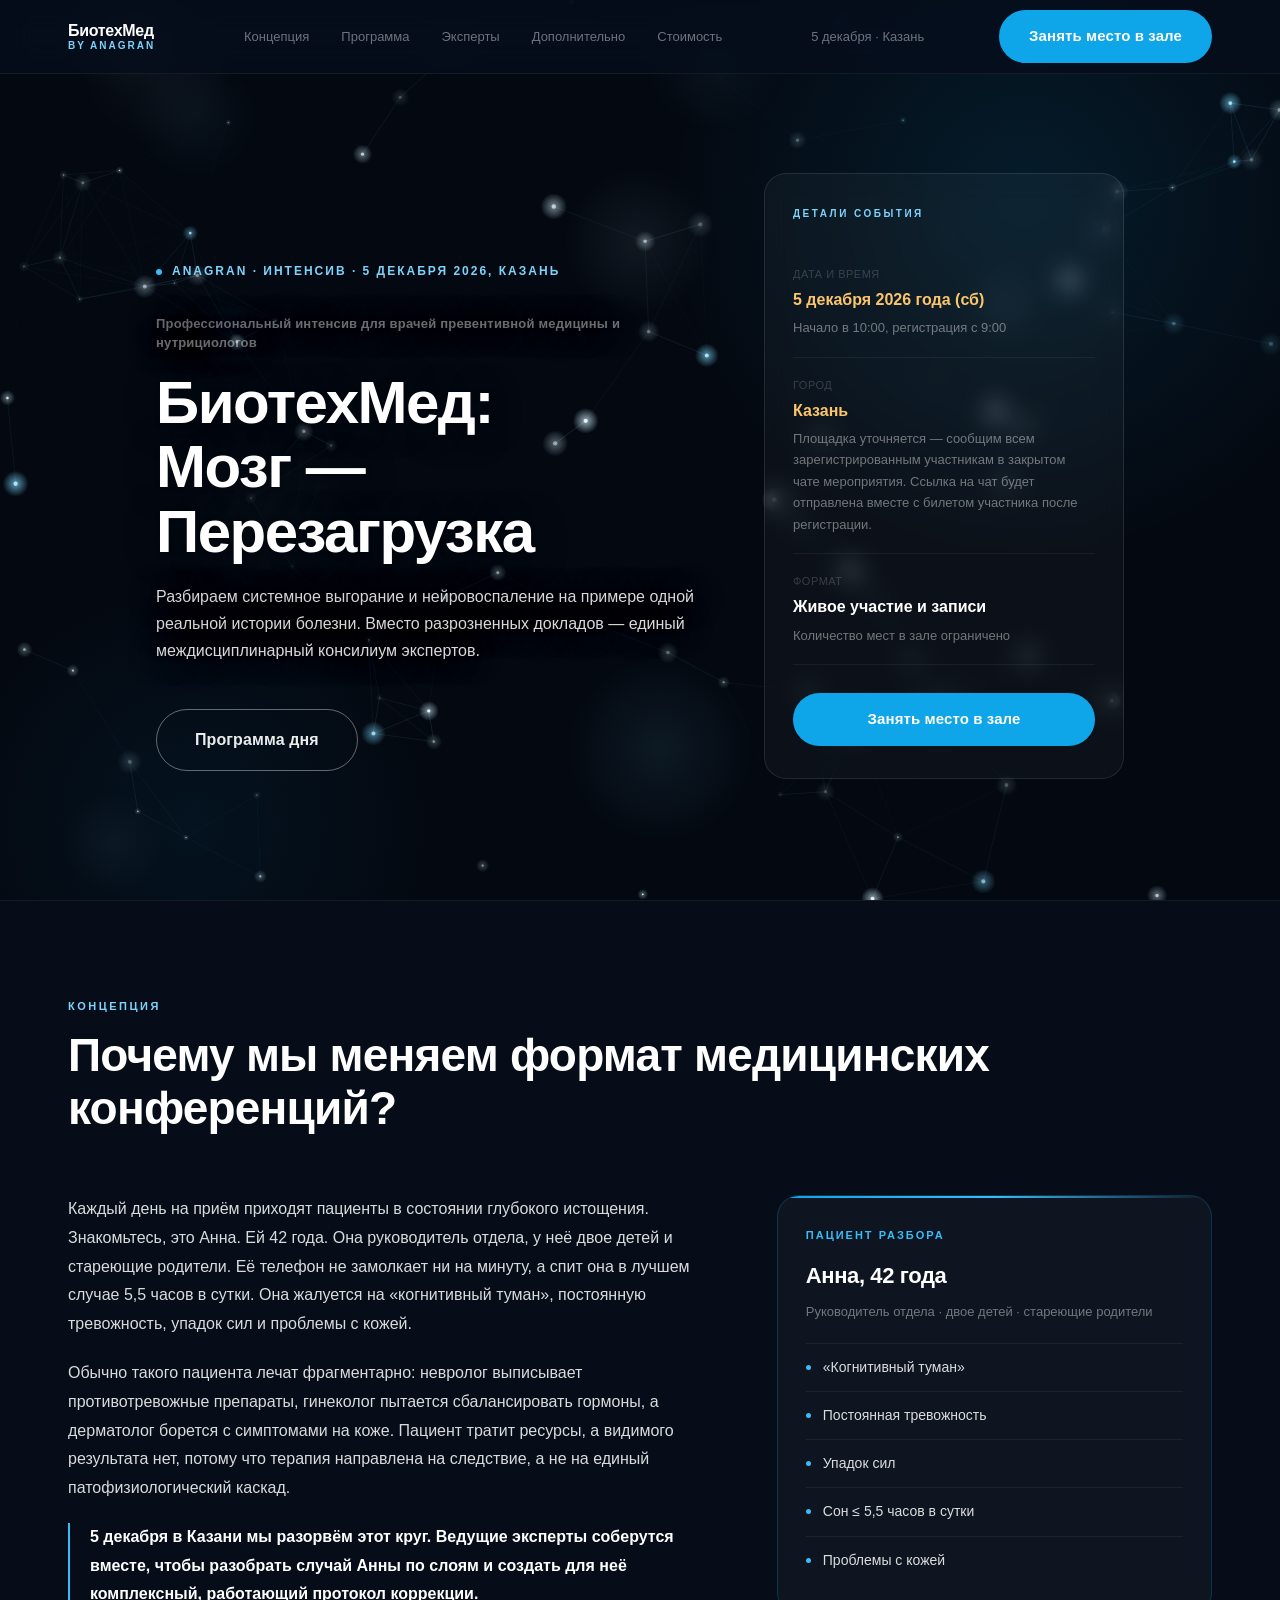
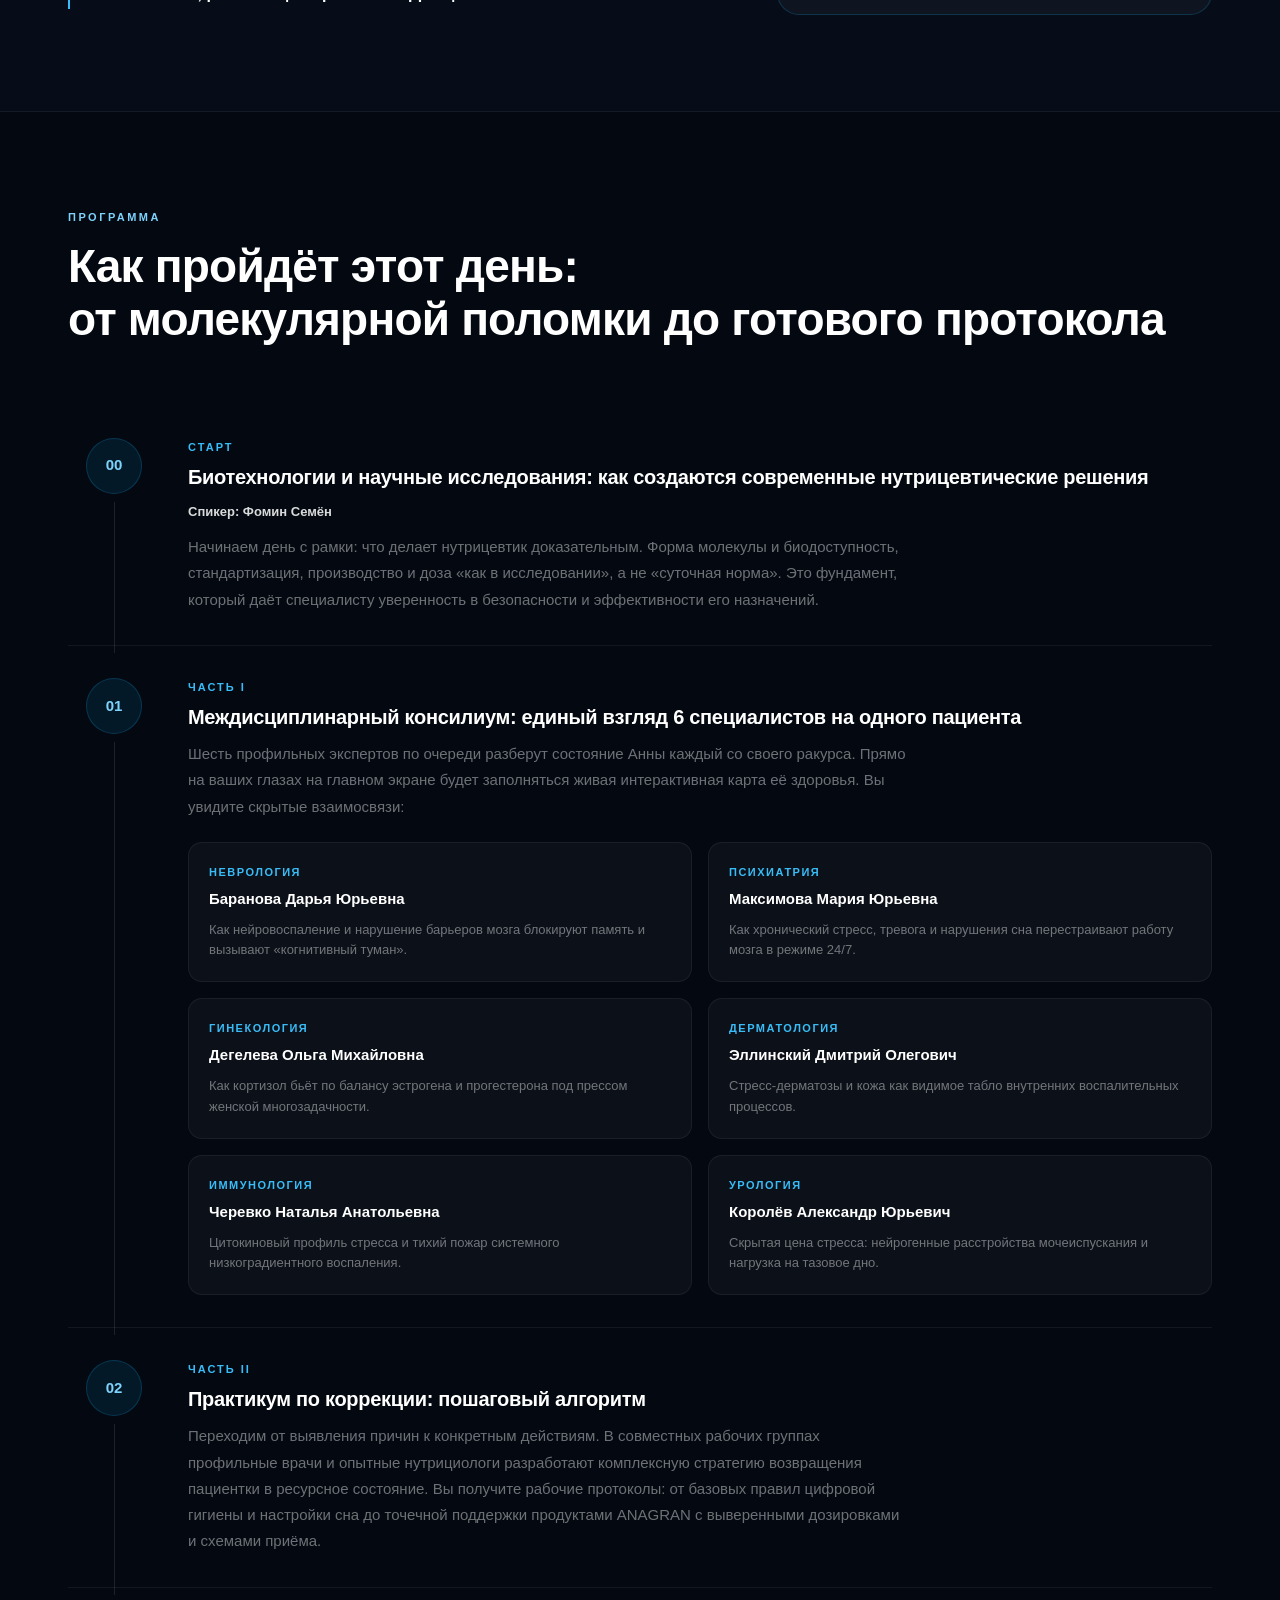
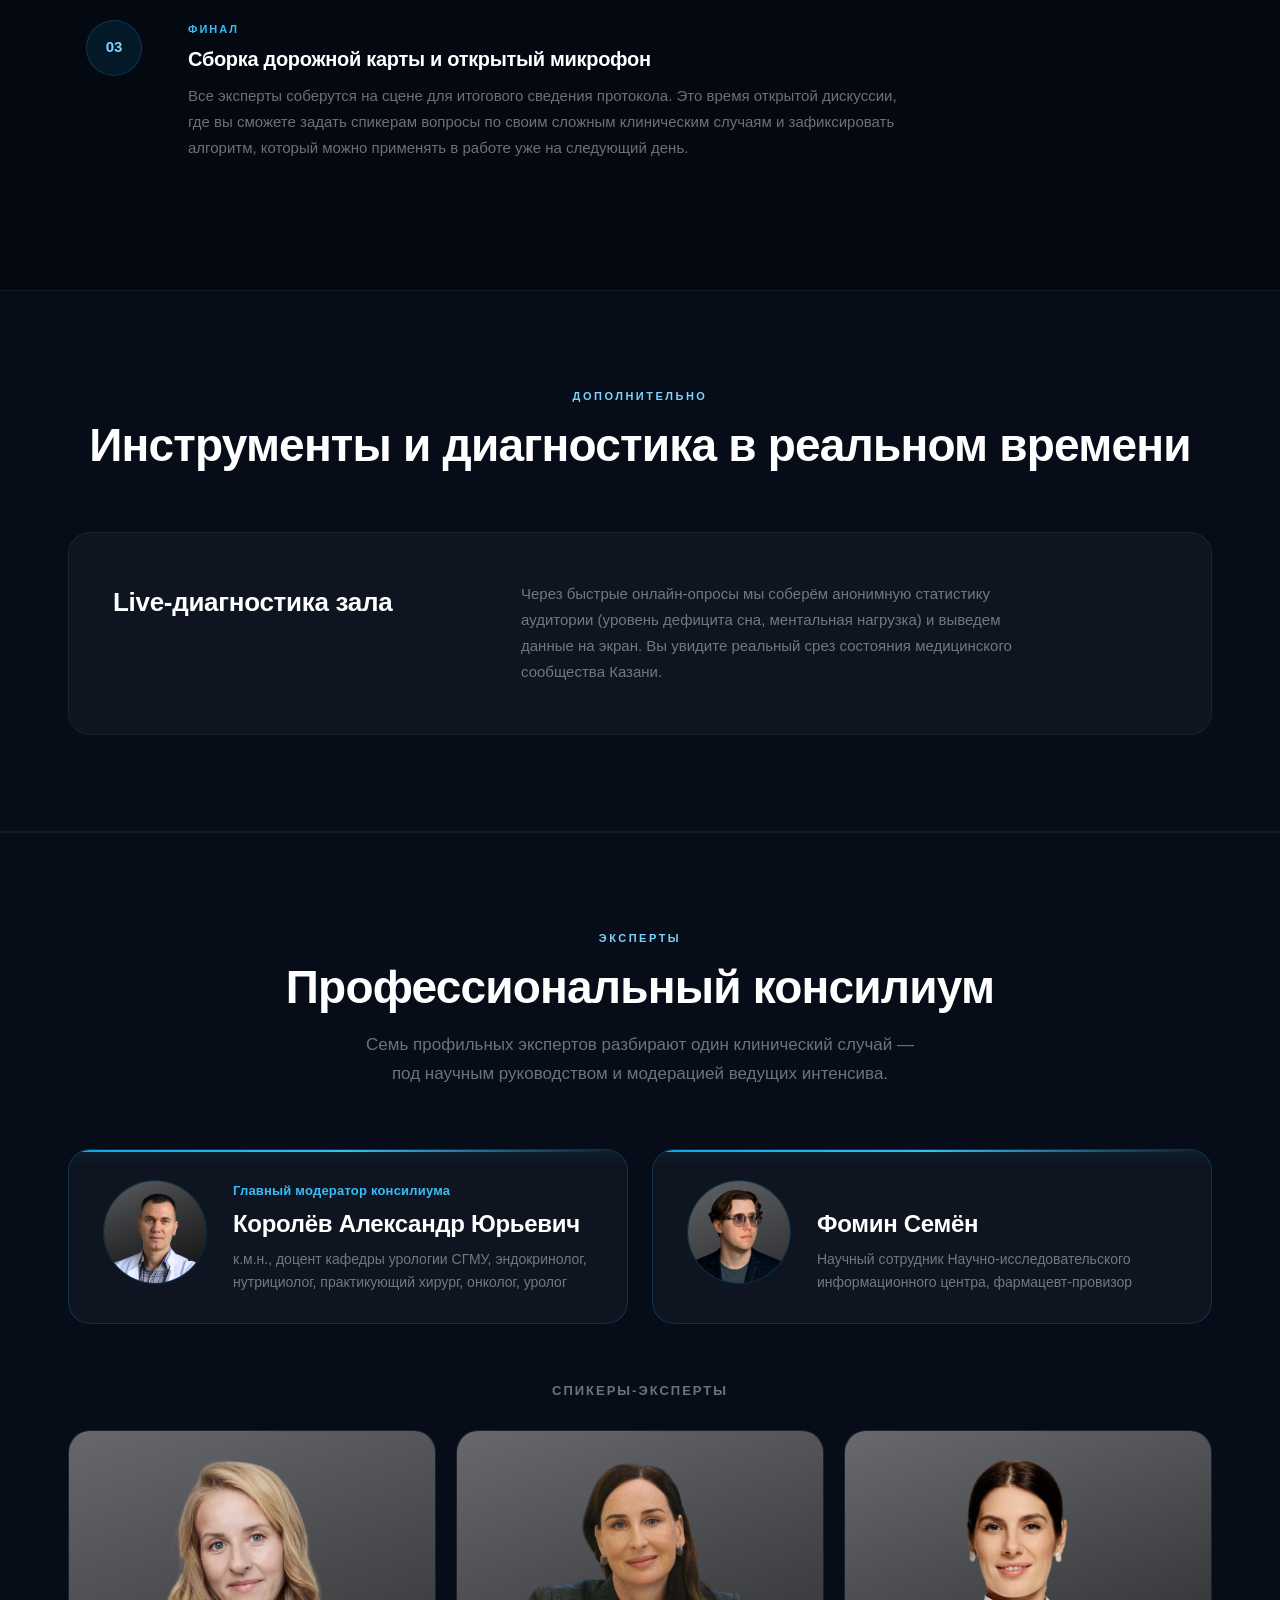
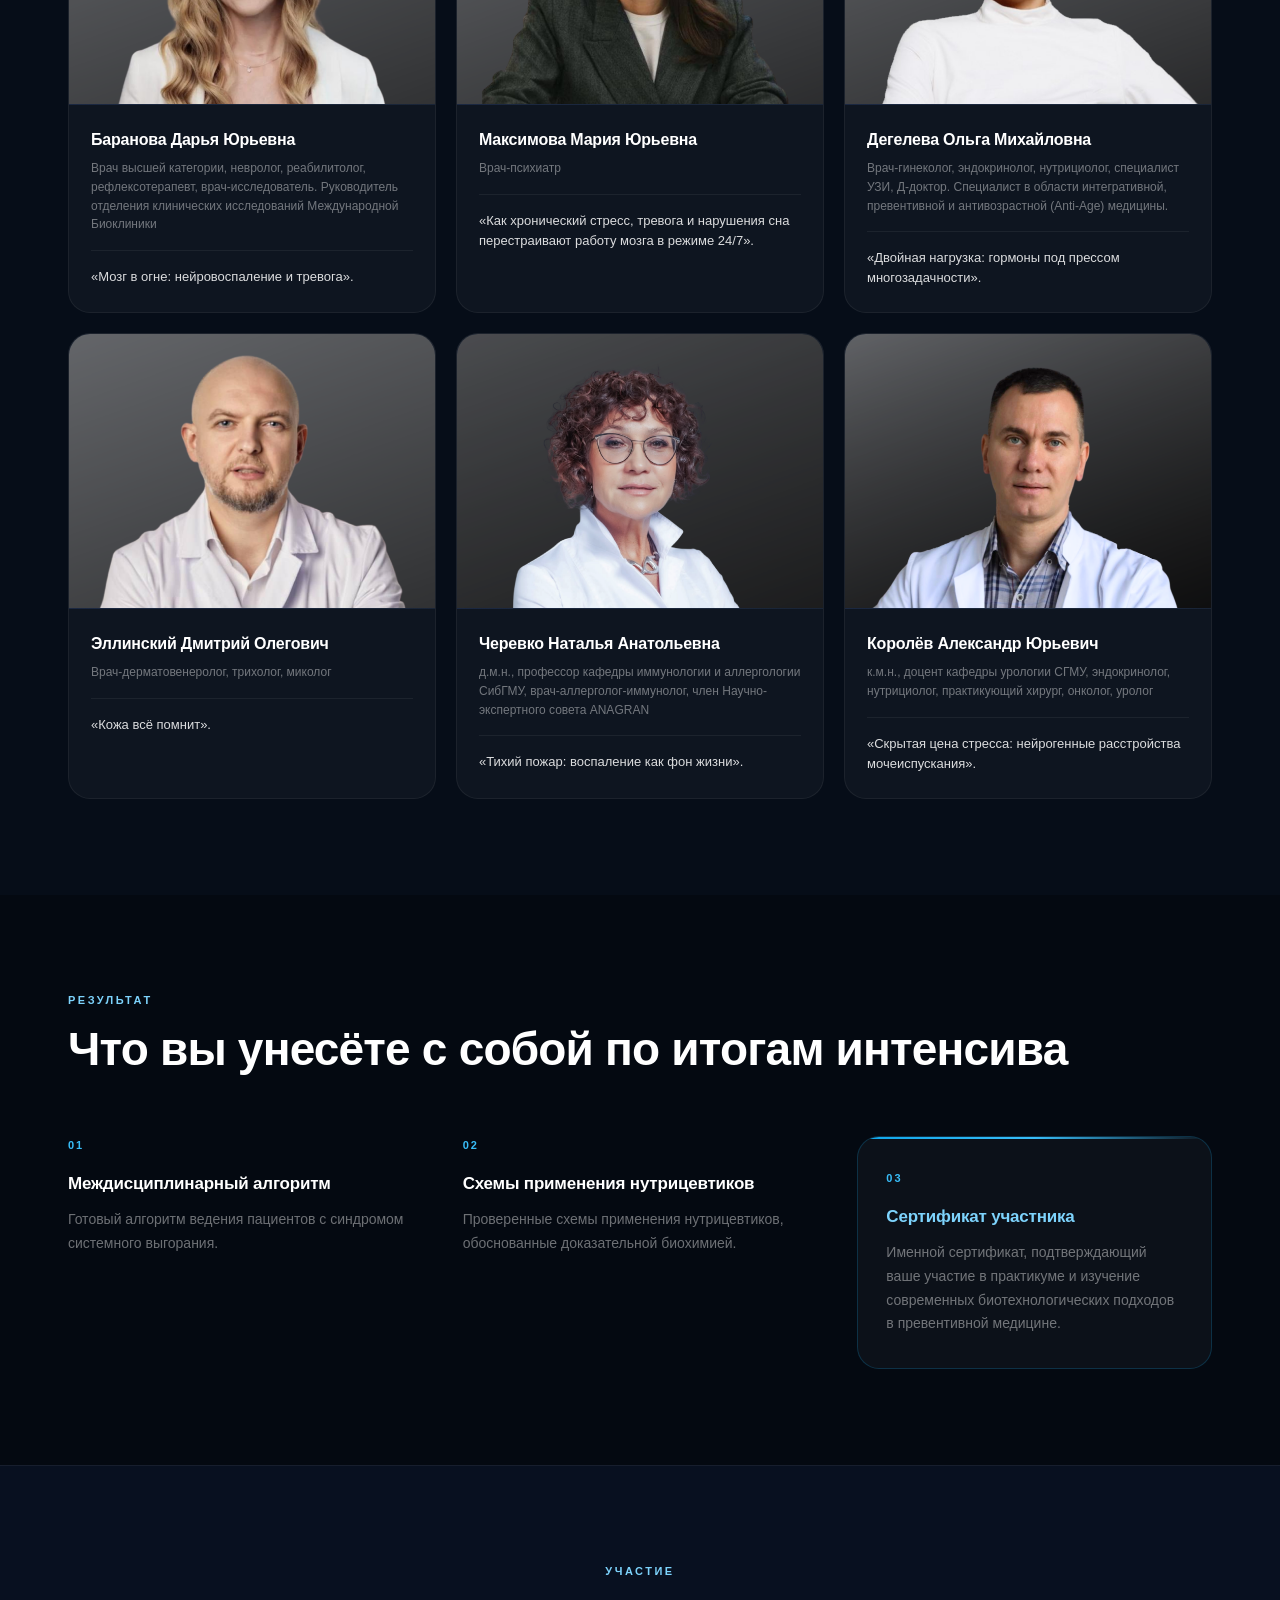
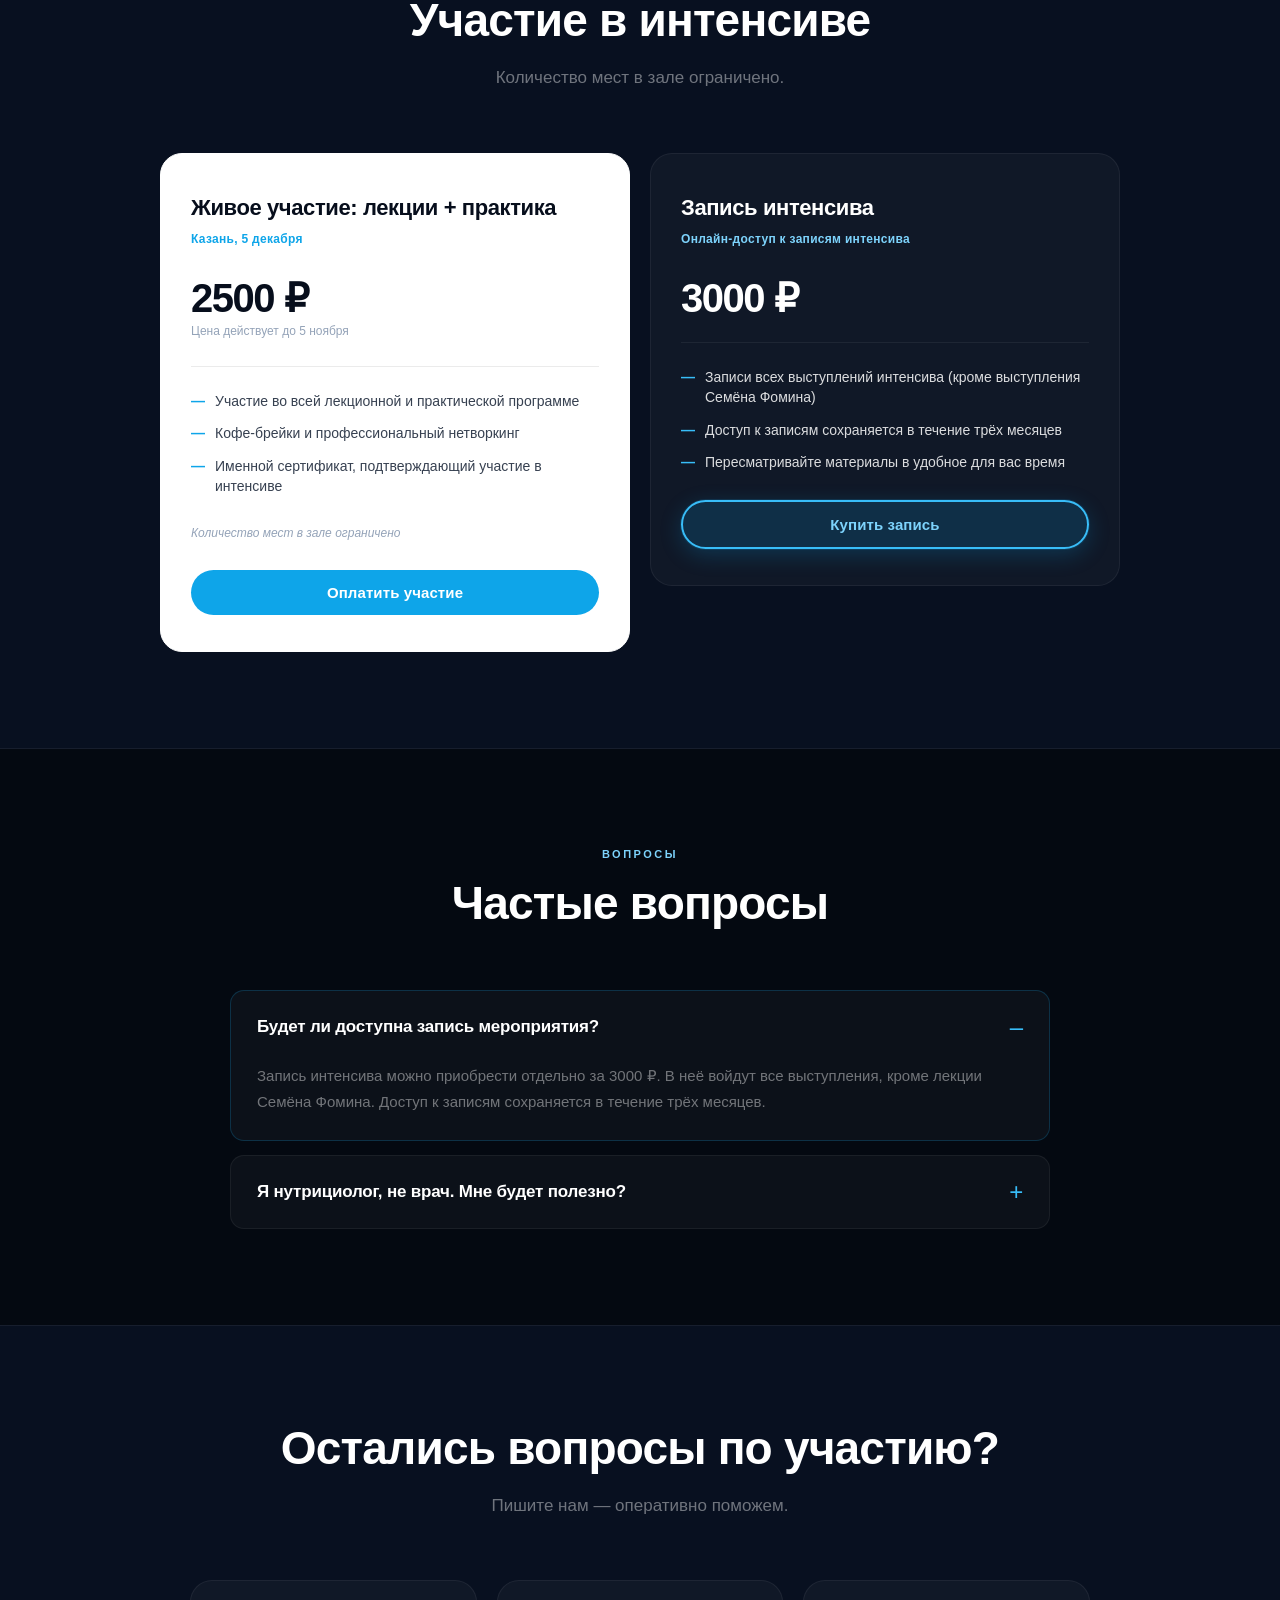
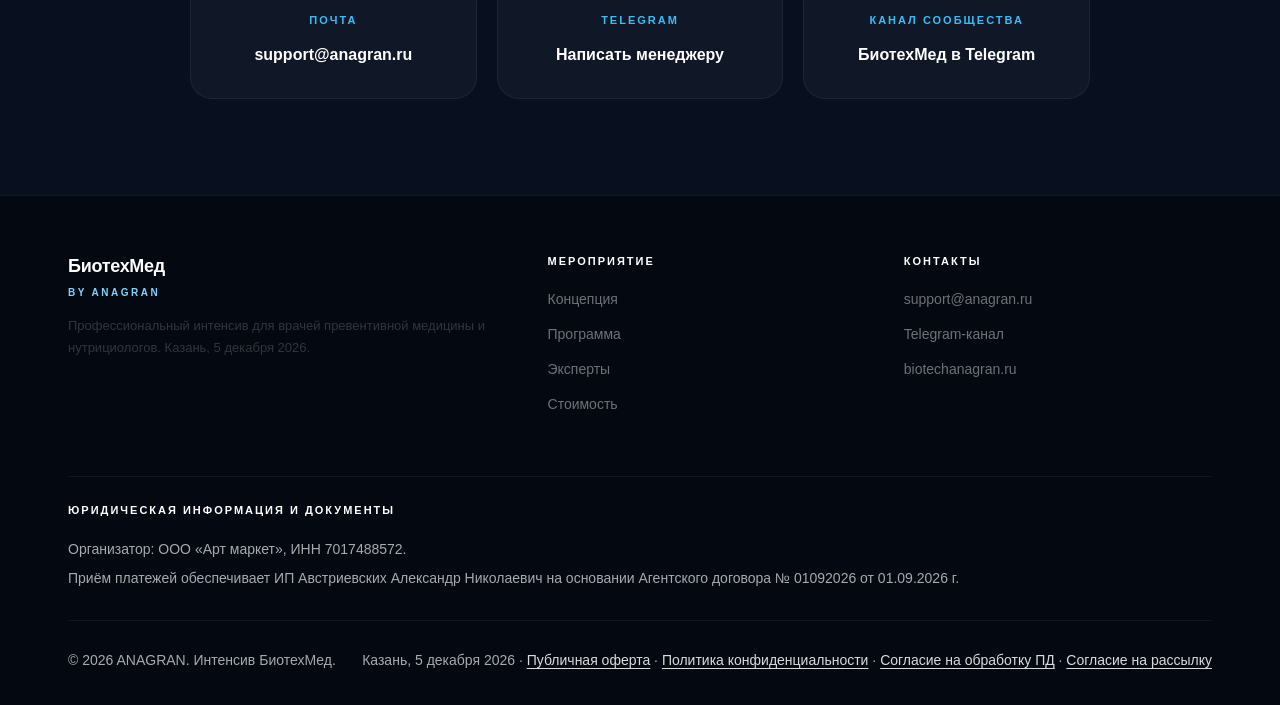
==== commit f3f02745: "Темы спикеров по концепту: Королёв, Фомин, Максимова; убран блок «Молекулярный разбор»; порядок как " ====
--- a/index.html
+++ b/index.html
@@ -133,9 +133,9 @@
           <div class="program-step__marker"><span>00</span></div>
           <div class="program-step__body">
             <div class="program-step__phase">Старт</div>
-            <h3 class="program-step__title">Знакомство с биотехнологиями и научными исследованиями</h3>
+            <h3 class="program-step__title">Биотехнологии и научные исследования: как создаются современные нутрицевтические решения</h3>
             <div class="program-step__speaker">Спикер: Фомин Семён</div>
-            <p class="program-step__text">Начинаем день с рассказа о том, как создаются наукоёмкие нутрицевтики. Вы увидите, какие исследования и стандарты ANAGRAN и АРТЛАЙФ стоят за каждой формулой. Это фундамент, который даёт специалисту уверенность в безопасности и эффективности его назначений.</p>
+            <p class="program-step__text">Начинаем день с рамки: что делает нутрицевтик доказательным. Форма молекулы и биодоступность, стандартизация, производство и доза «как в исследовании», а не «суточная норма». Это фундамент, который даёт специалисту уверенность в безопасности и эффективности его назначений.</p>
           </div>
         </div>
 
@@ -143,9 +143,40 @@
           <div class="program-step__marker"><span>01</span></div>
           <div class="program-step__body">
             <div class="program-step__phase">Часть I</div>
-            <h3 class="program-step__title">Молекулярный разбор: биохимия перегрузки</h3>
-            <div class="program-step__speaker">Спикер: Королёв Александр Юрьевич · тема уточняется</div>
-            <p class="program-step__text">Заглянем глубоко в механизмы деструктивных процессов на примере нашей пациентки. Разберём клеточную механику стресса: как ломается HPA-ось, почему возникает тканевая резистентность к гормонам и запускается системное воспаление, которое человек ощущает как тотальное бессилие.</p>
+            <h3 class="program-step__title">Междисциплинарный консилиум: единый взгляд 6 специалистов на одного пациента</h3>
+            <p class="program-step__text">Шесть профильных экспертов по очереди разберут состояние Анны каждый со своего ракурса. Прямо на ваших глазах на главном экране будет заполняться живая интерактивная карта её здоровья. Вы увидите скрытые взаимосвязи:</p>
+            <div class="program-views">
+              <div class="program-view">
+                <div class="program-view__field">Неврология</div>
+                <div class="program-view__name">Баранова Дарья Юрьевна</div>
+                <p class="program-view__text">Как нейровоспаление и нарушение барьеров мозга блокируют память и вызывают «когнитивный туман».</p>
+              </div>
+              <div class="program-view">
+                <div class="program-view__field">Психиатрия</div>
+                <div class="program-view__name">Максимова Мария Юрьевна</div>
+                <p class="program-view__text">Как хронический стресс, тревога и нарушения сна перестраивают работу мозга в режиме 24/7.</p>
+              </div>
+              <div class="program-view">
+                <div class="program-view__field">Гинекология</div>
+                <div class="program-view__name">Дегелева Ольга Михайловна</div>
+                <p class="program-view__text">Как кортизол бьёт по балансу эстрогена и прогестерона под прессом женской многозадачности.</p>
+              </div>
+              <div class="program-view">
+                <div class="program-view__field">Дерматология</div>
+                <div class="program-view__name">Эллинский Дмитрий Олегович</div>
+                <p class="program-view__text">Стресс-дерматозы и кожа как видимое табло внутренних воспалительных процессов.</p>
+              </div>
+              <div class="program-view">
+                <div class="program-view__field">Иммунология</div>
+                <div class="program-view__name">Черевко Наталья Анатольевна</div>
+                <p class="program-view__text">Цитокиновый профиль стресса и тихий пожар системного низкоградиентного воспаления.</p>
+              </div>
+              <div class="program-view">
+                <div class="program-view__field">Урология</div>
+                <div class="program-view__name">Королёв Александр Юрьевич</div>
+                <p class="program-view__text">Скрытая цена стресса: нейрогенные расстройства мочеиспускания и нагрузка на тазовое дно.</p>
+              </div>
+            </div>
           </div>
         </div>
 
@@ -153,54 +184,13 @@
           <div class="program-step__marker"><span>02</span></div>
           <div class="program-step__body">
             <div class="program-step__phase">Часть II</div>
-            <h3 class="program-step__title">Междисциплинарный консилиум: единый взгляд 6 специалистов на одного пациента</h3>
-            <p class="program-step__text">Шесть профильных экспертов по очереди разберут состояние Анны каждый со своего ракурса. Прямо на ваших глазах на главном экране будет заполняться живая интерактивная карта её здоровья. Вы увидите скрытые взаимосвязи:</p>
-            <div class="program-views">
-              <div class="program-view">
-                <div class="program-view__field">Неврология</div>
-                <div class="program-view__name">Баранова Дарья Юрьевна</div>
-                <p class="program-view__text">Как нейровоспаление и нарушение барьеров мозга блокируют память и вызывают «когнитивный туман».</p>
-              </div>
-              <div class="program-view">
-                <div class="program-view__field">Иммунология</div>
-                <div class="program-view__name">Черевко Наталья Анатольевна</div>
-                <p class="program-view__text">Цитокиновый профиль стресса и тихий пожар системного низкоградиентного воспаления.</p>
-              </div>
-              <div class="program-view">
-                <div class="program-view__field">Гинекология</div>
-                <div class="program-view__name">Дегелева Ольга Михайловна</div>
-                <p class="program-view__text">Как кортизол бьёт по балансу эстрогена и прогестерона под прессом женской многозадачности.</p>
-              </div>
-              <div class="program-view">
-                <div class="program-view__field">Дерматология</div>
-                <div class="program-view__name">Эллинский Дмитрий Олегович</div>
-                <p class="program-view__text">Стресс-дерматозы и кожа как видимое табло внутренних воспалительных процессов.</p>
-              </div>
-              <div class="program-view">
-                <div class="program-view__field">Психиатрия</div>
-                <div class="program-view__name">Максимова Мария Юрьевна</div>
-                <p class="program-view__text">Как хронический стресс, тревога и нарушения сна перестраивают работу мозга в режиме 24/7.</p>
-              </div>
-              <div class="program-view">
-                <div class="program-view__field">Урология</div>
-                <div class="program-view__name">Королёв Александр Юрьевич</div>
-                <p class="program-view__text">Скрытая цена стресса: нейрогенные расстройства мочеиспускания и нагрузка на тазовое дно.</p>
-              </div>
-            </div>
+            <h3 class="program-step__title">Практикум по коррекции: пошаговый алгоритм</h3>
+            <p class="program-step__text">Переходим от выявления причин к конкретным действиям. В совместных рабочих группах профильные врачи и опытные нутрициологи разработают комплексную стратегию возвращения пациентки в ресурсное состояние. Вы получите рабочие протоколы: от базовых правил цифровой гигиены и настройки сна до точечной поддержки продуктами ANAGRAN с выверенными дозировками и схемами приёма.</p>
           </div>
         </div>
 
         <div class="program-step reveal reveal-delay-1">
           <div class="program-step__marker"><span>03</span></div>
-          <div class="program-step__body">
-            <div class="program-step__phase">Часть III</div>
-            <h3 class="program-step__title">Практикум по коррекции: пошаговый алгоритм</h3>
-            <p class="program-step__text">Переходим от выявления причин к конкретным действиям. В совместных рабочих группах профильные врачи и опытные нутрициологи разработают комплексную стратегию возвращения пациентки в ресурсное состояние. Вы получите рабочие протоколы: от базовых правил цифровой гигиены и настройки сна до точечной поддержки продуктами ANAGRAN с выверенными дозировками и схемами приёма.</p>
-          </div>
-        </div>
-
-        <div class="program-step reveal reveal-delay-1">
-          <div class="program-step__marker"><span>04</span></div>
           <div class="program-step__body">
             <div class="program-step__phase">Финал</div>
             <h3 class="program-step__title">Сборка дорожной карты и открытый микрофон</h3>
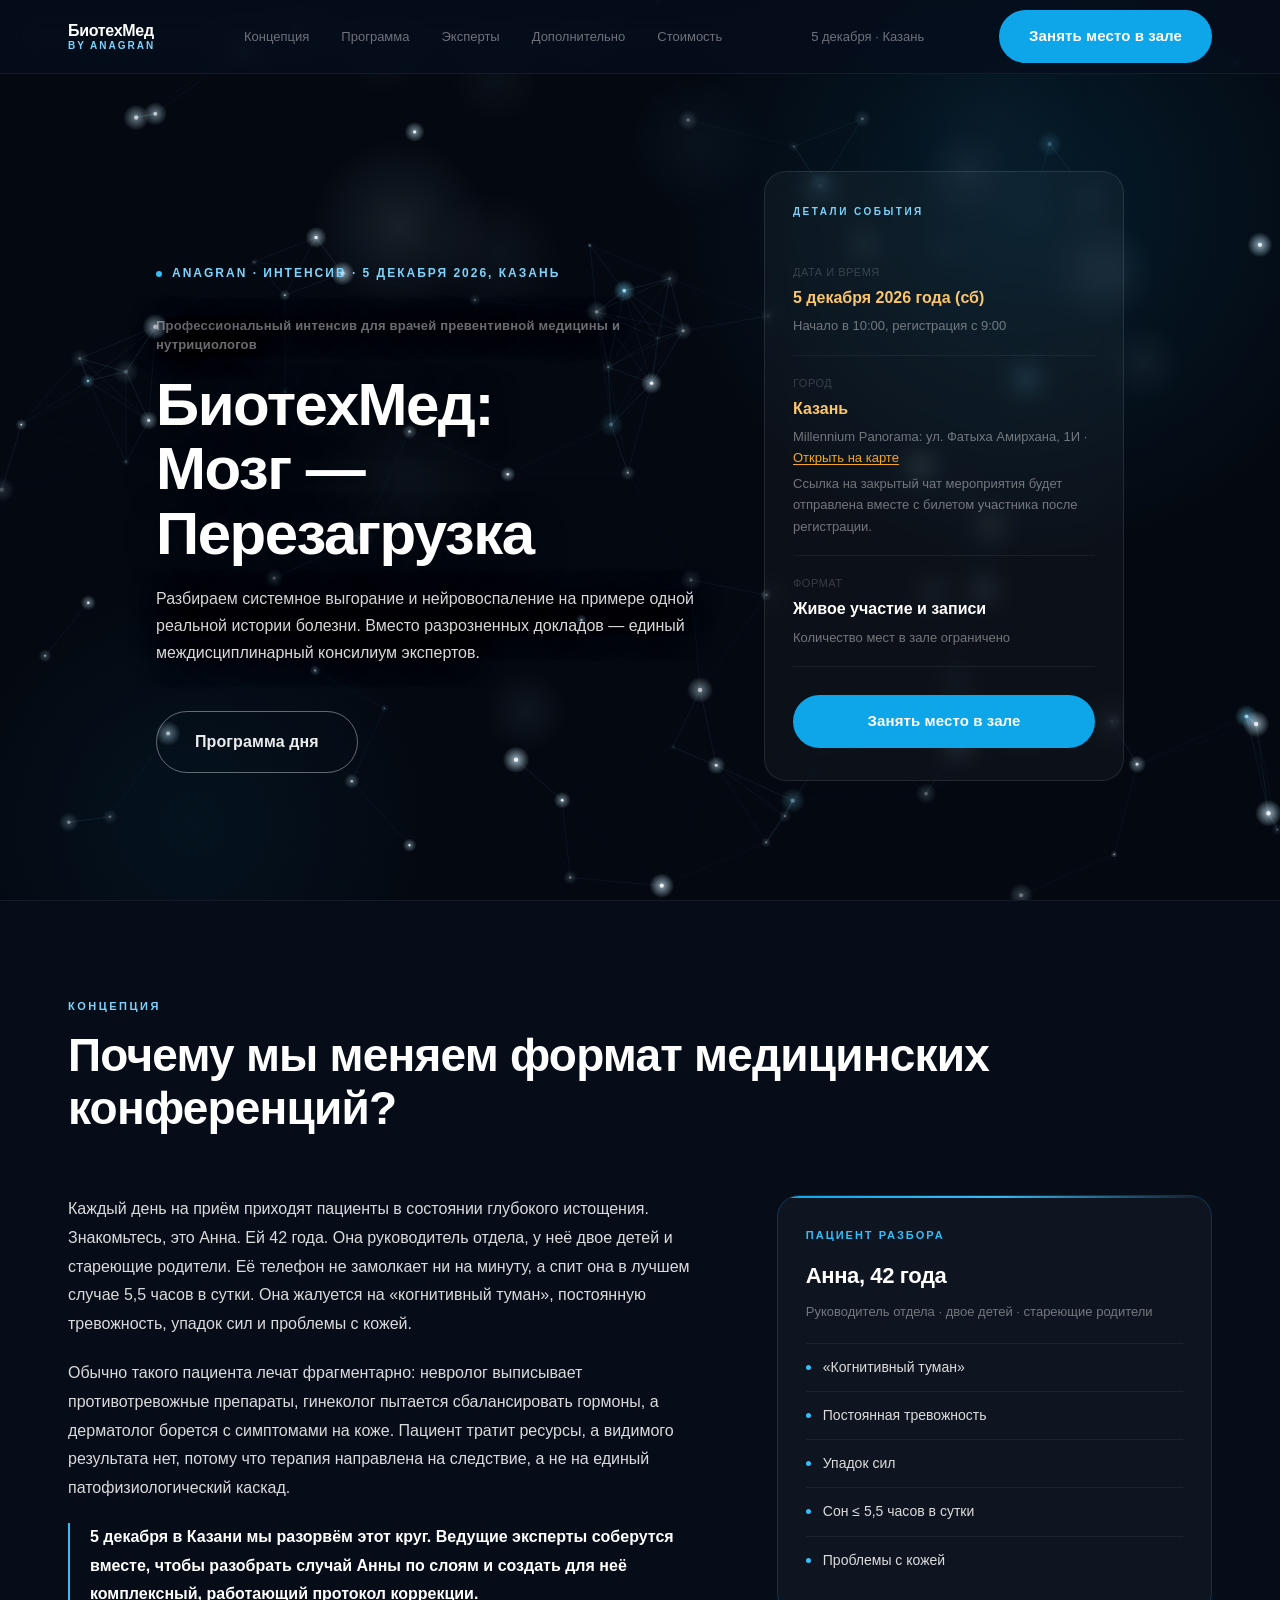
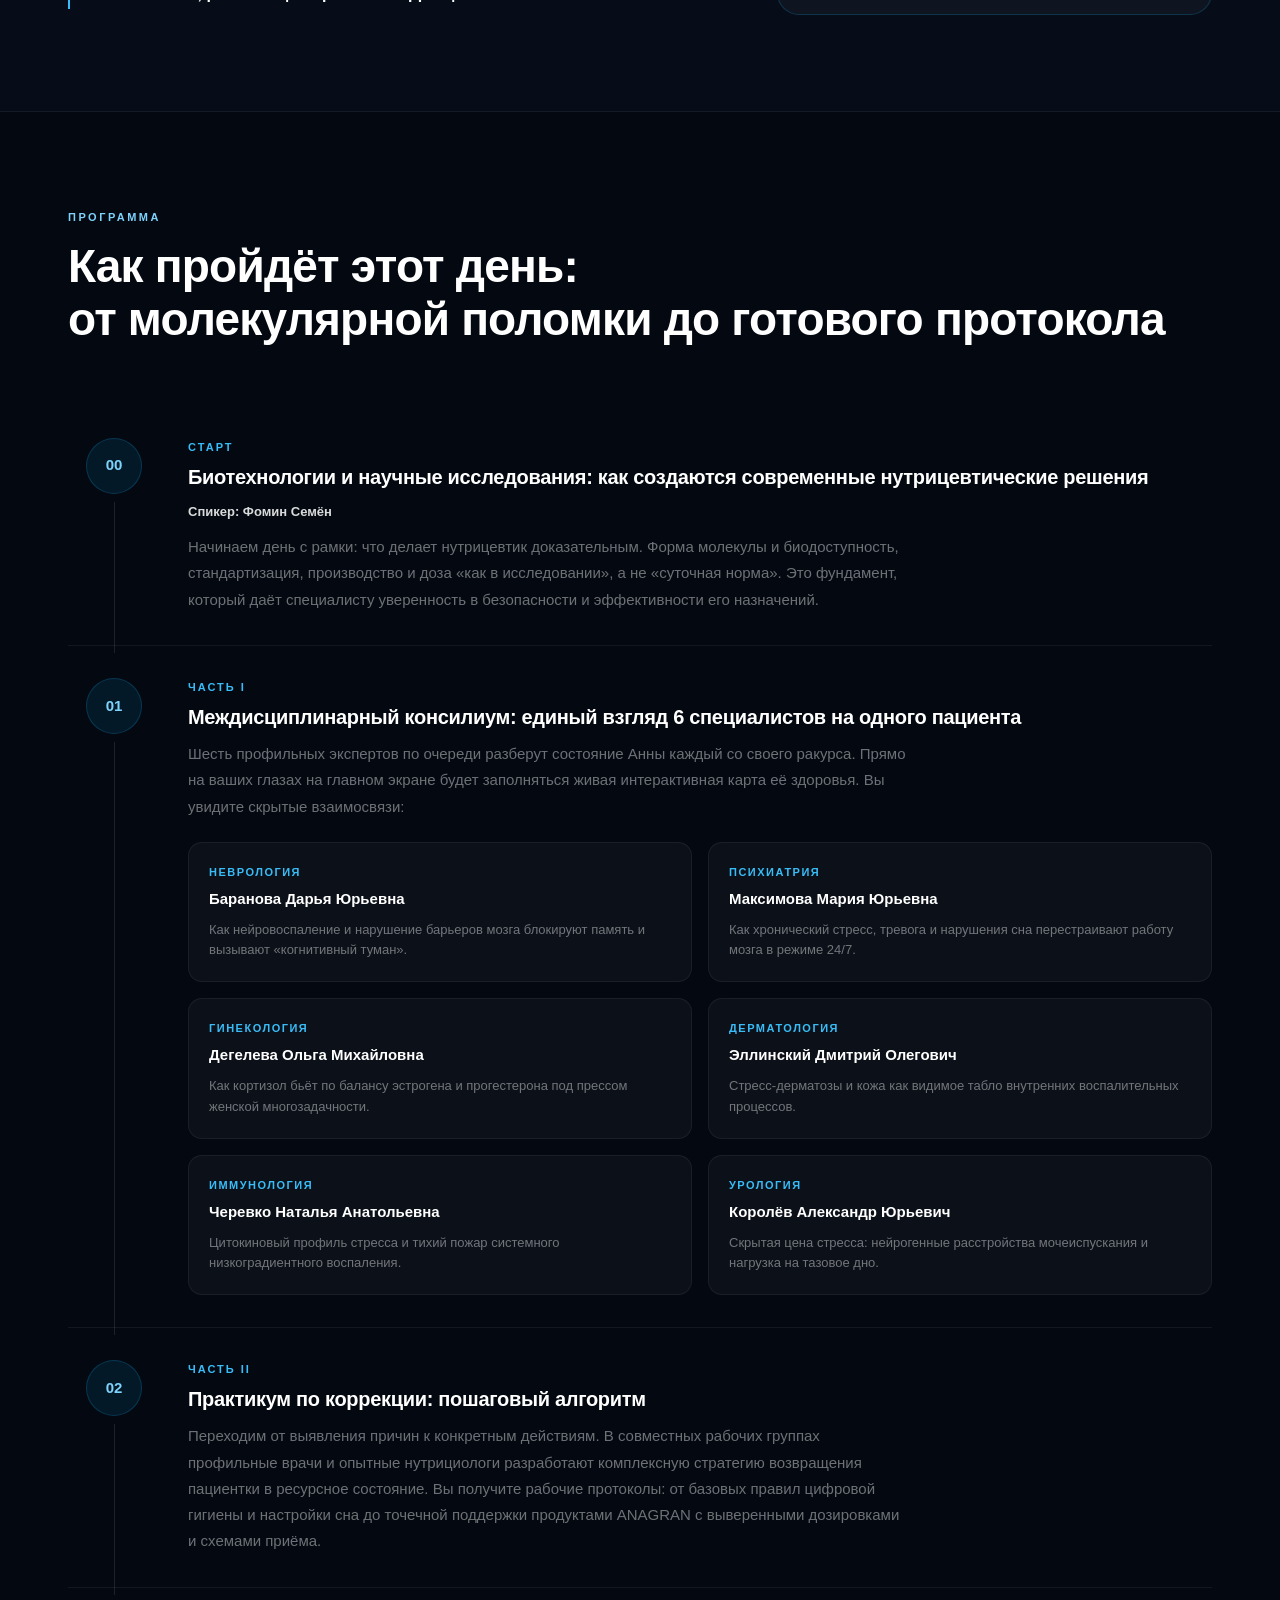
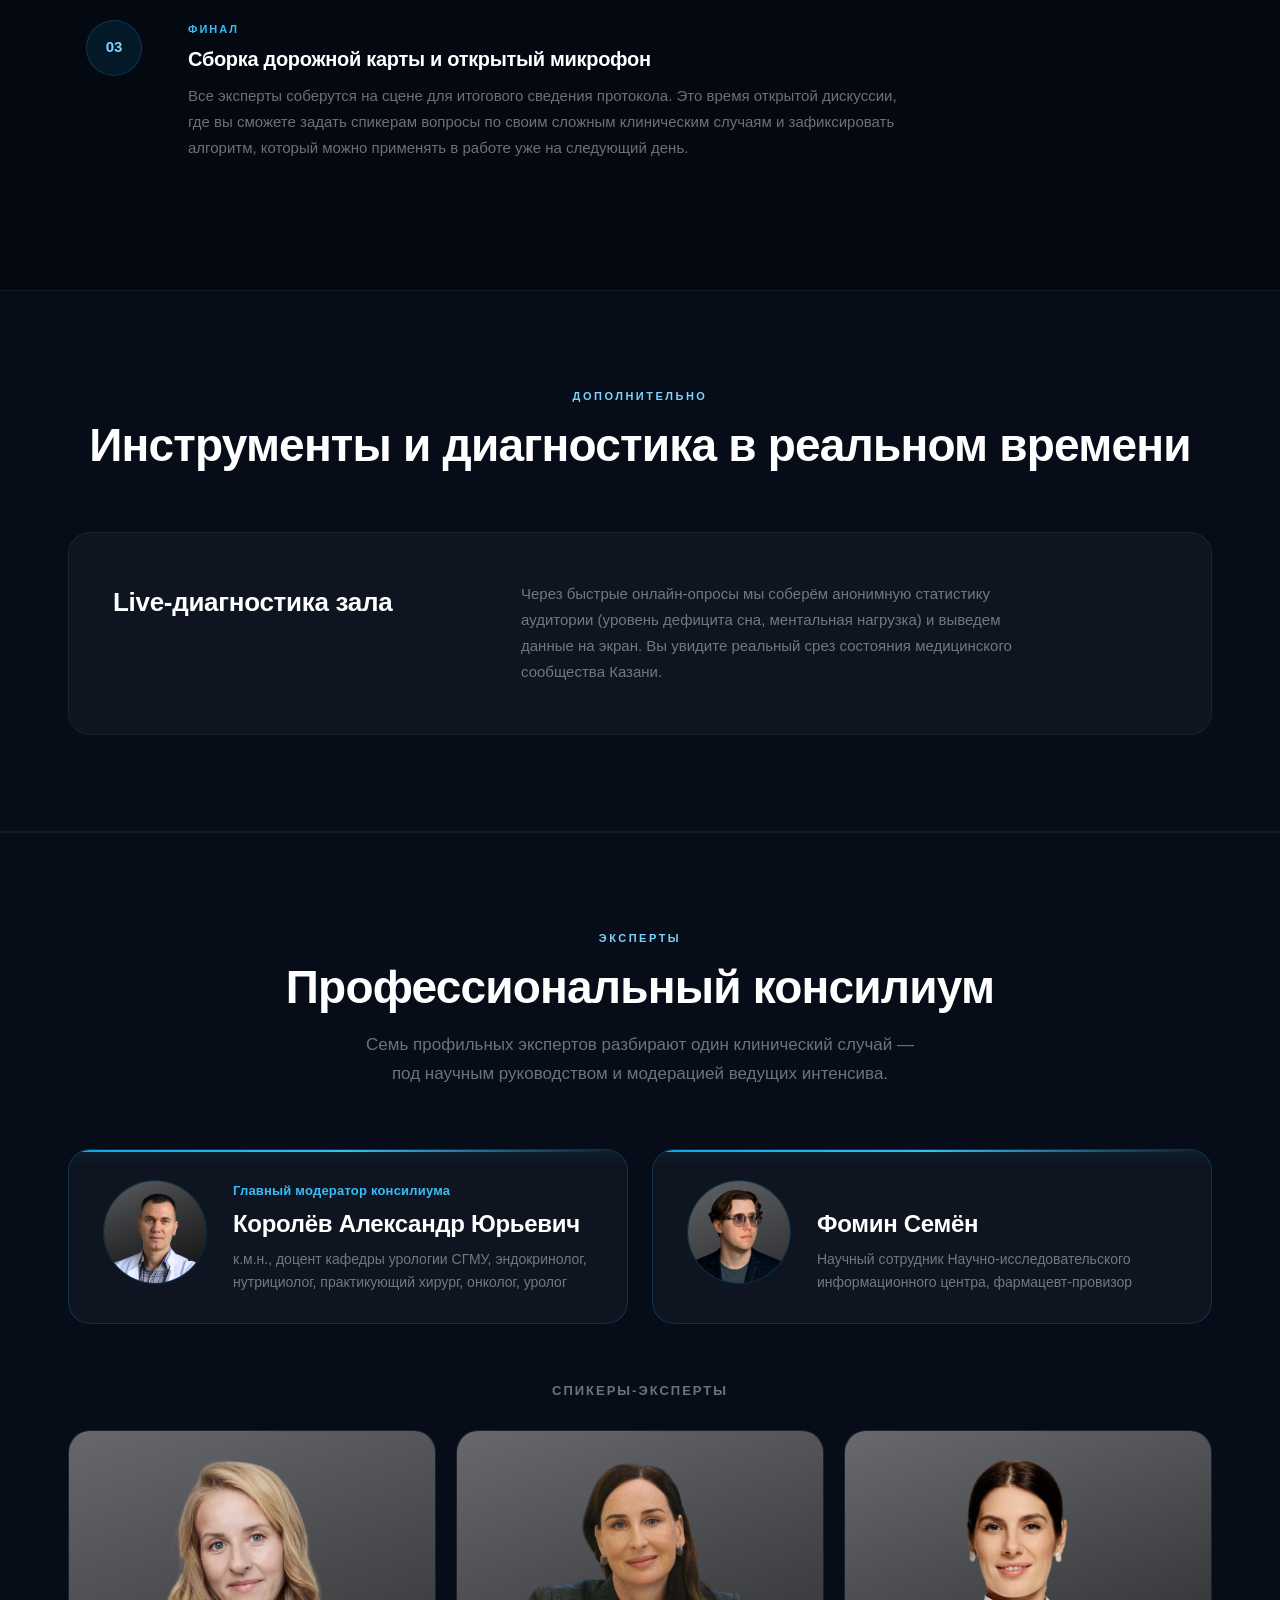
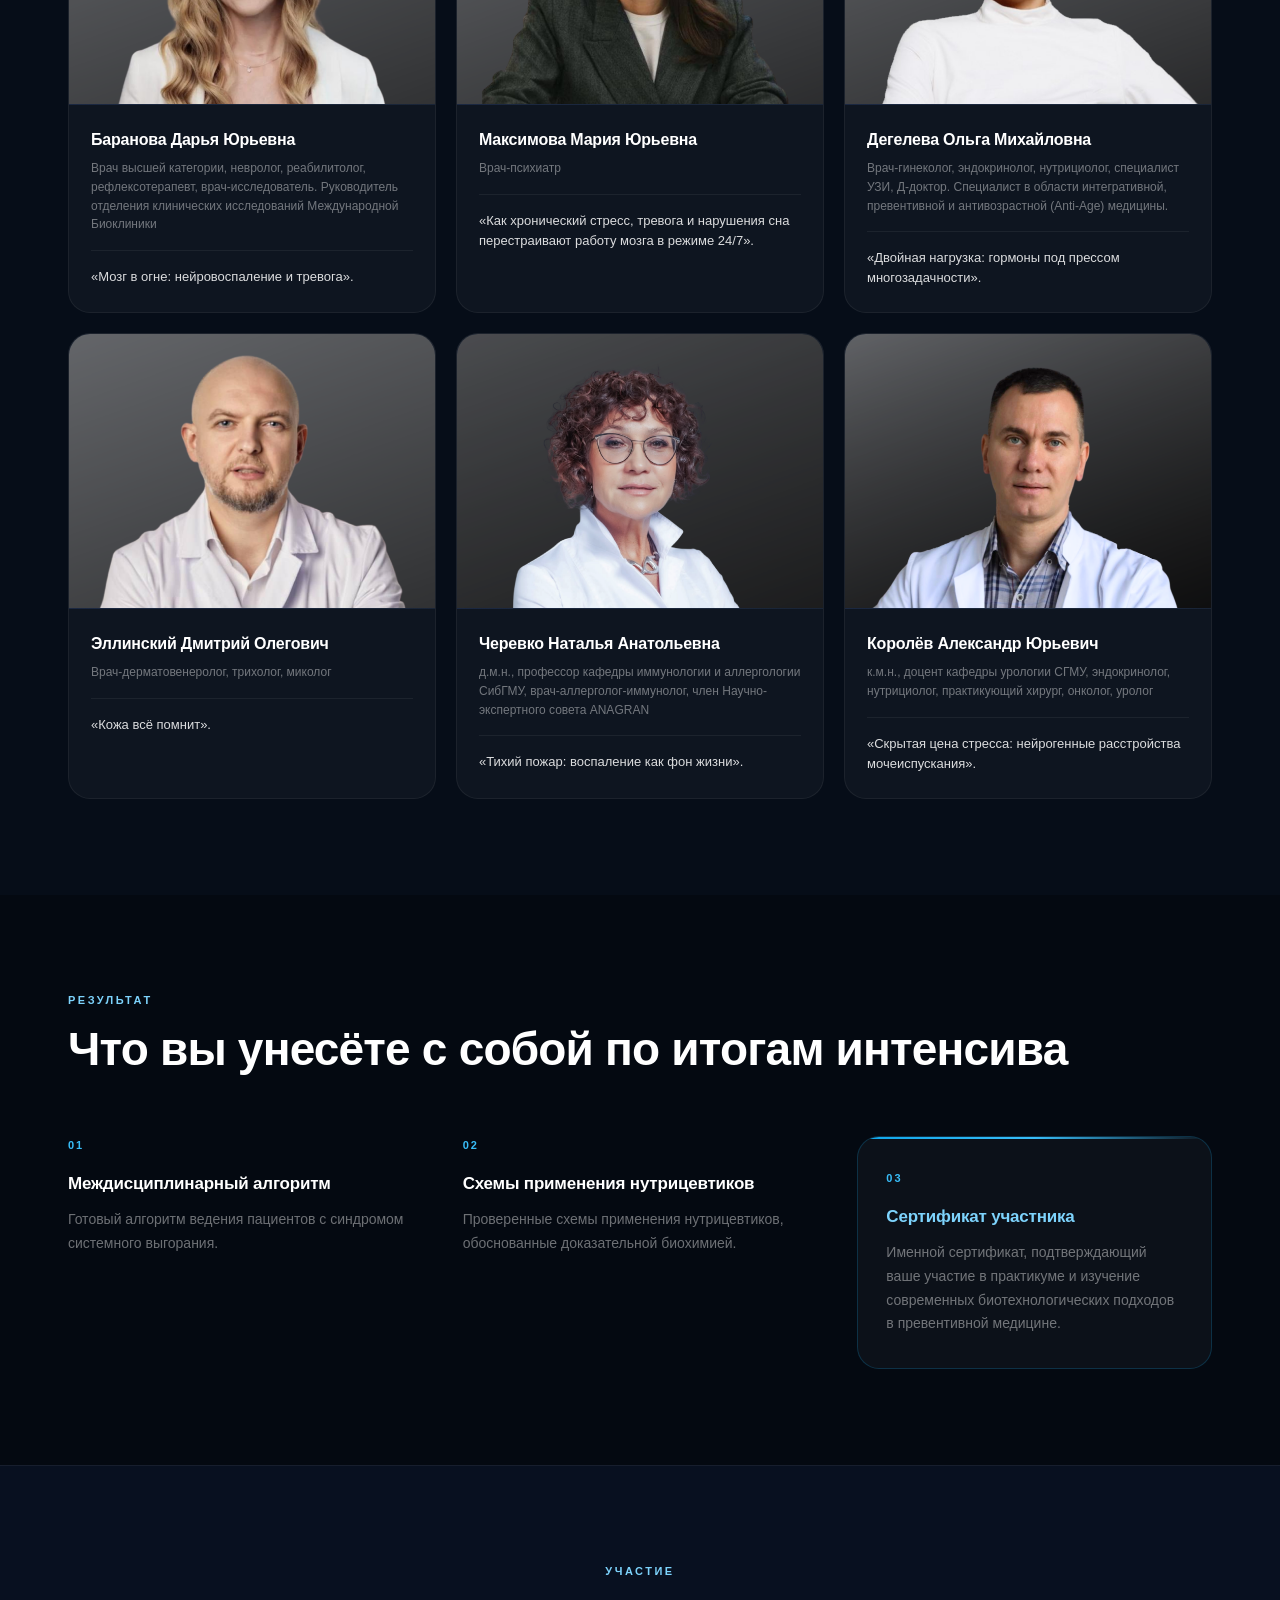
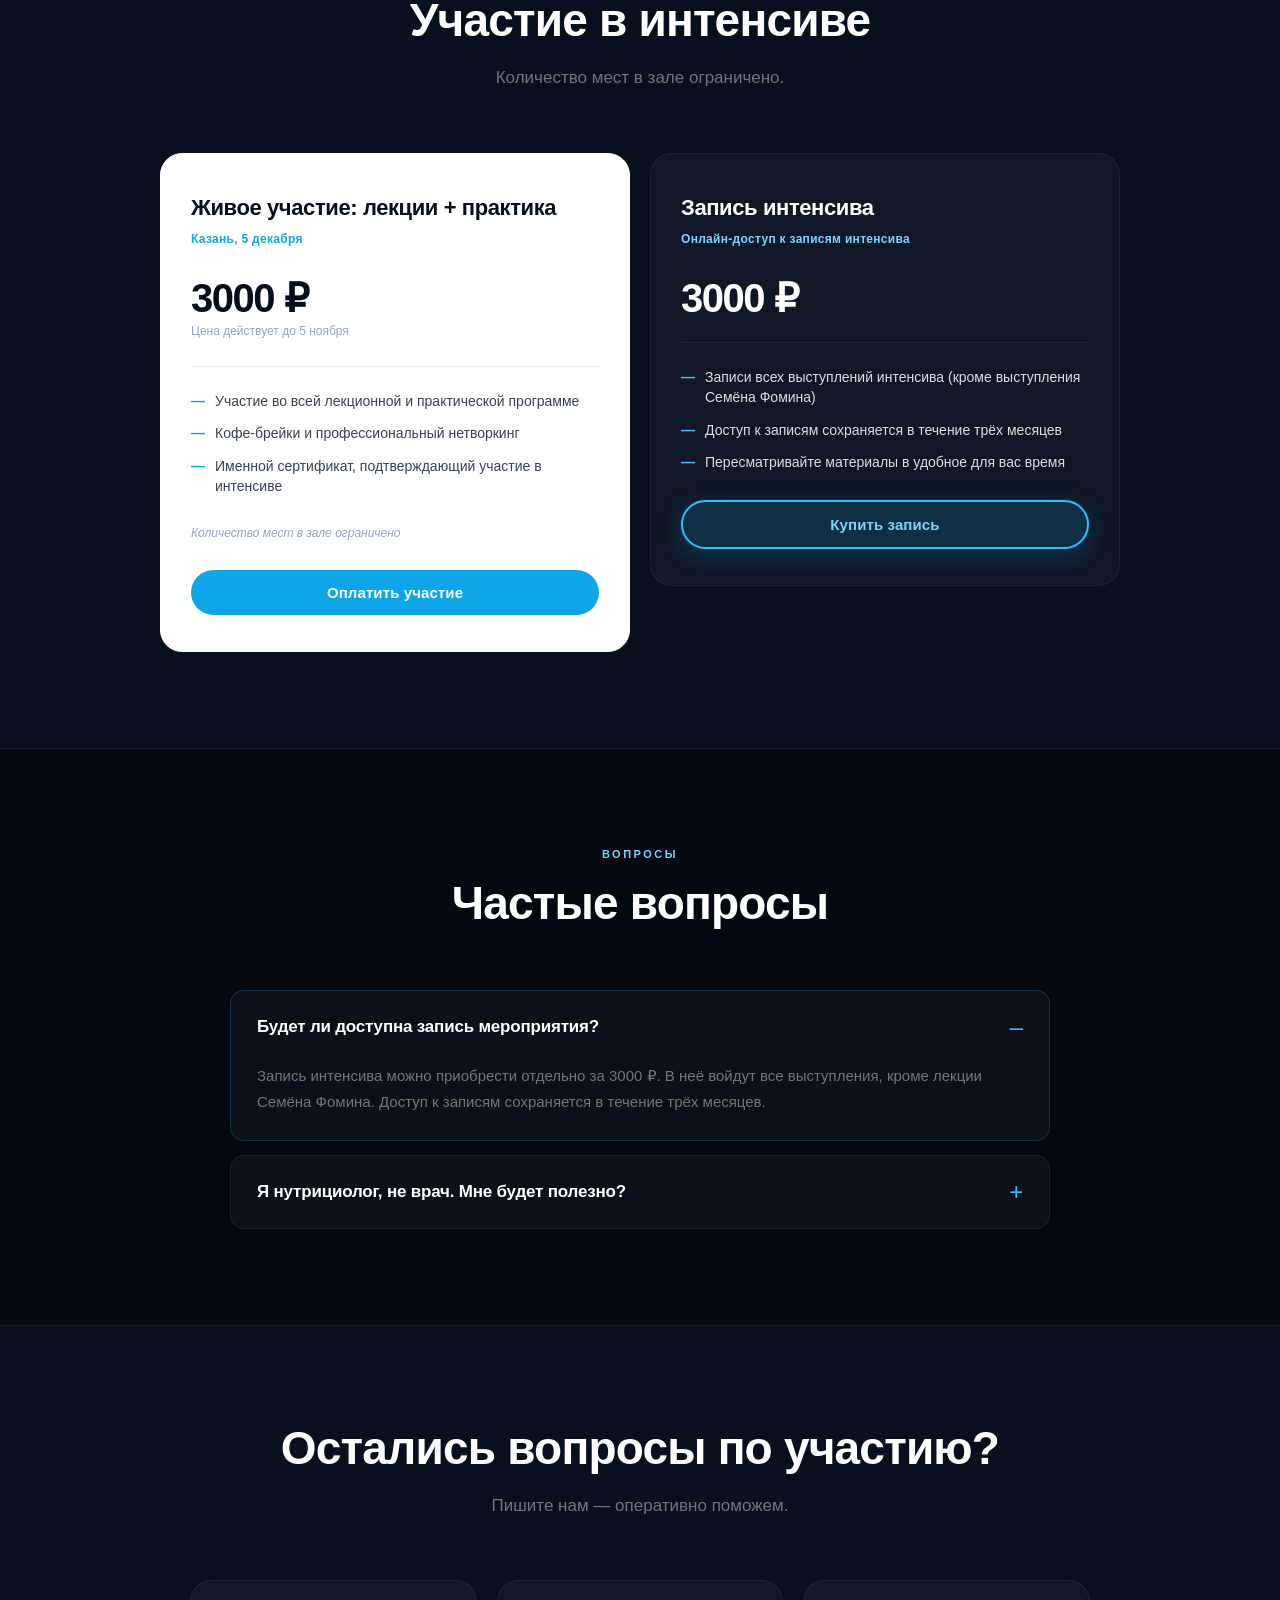
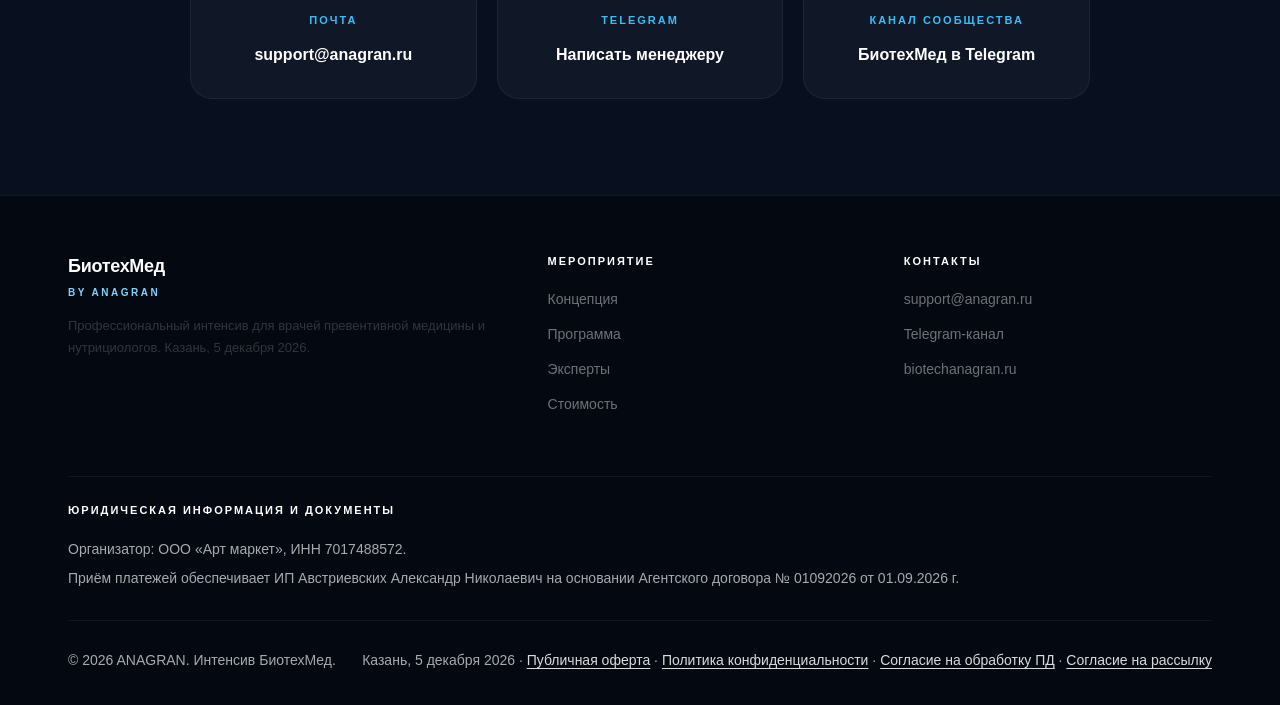
==== commit b02dcb45: "Площадка: Millennium Panorama, Казань, ул. Фатыха Амирхана, 1И + ссылка на карту Co-Authored-By: Cla" ====
--- a/index.html
+++ b/index.html
@@ -16,7 +16,7 @@
   <meta name="twitter:description" content="Профессиональный интенсив ANAGRAN для врачей превентивной медицины и нутрициологов. Системное выгорание и нейровоспаление на примере реальной истории болезни. 5 декабря 2026, Казань." />
   <link rel="icon" type="image/png" href="favicon.png" />
   <link rel="apple-touch-icon" href="favicon.png" />
-  <link rel="stylesheet" href="css/style.css?v=54" />
+  <link rel="stylesheet" href="css/style.css?v=55" />
 </head>
 <body>
 
@@ -77,7 +77,8 @@
         <div class="hero__card-row">
           <span class="hero__card-key">Город</span>
           <span class="hero__card-val hero__card-val--hl">Казань</span>
-          <span class="hero__card-sub hero__card-sub--tbd">Площадка уточняется — сообщим всем зарегистрированным участникам в закрытом чате мероприятия. Ссылка на чат будет отправлена вместе с билетом участника после регистрации.</span>
+          <span class="hero__card-sub">Millennium Panorama: ул. Фатыха Амирхана, 1И · <a class="hero__card-link" href="https://yandex.com/maps/-/CXGIyTL4" target="_blank" rel="noopener">Открыть на карте</a></span>
+          <span class="hero__card-sub">Ссылка на закрытый чат мероприятия будет отправлена вместе с билетом участника после регистрации.</span>
         </div>
         <div class="hero__card-row">
           <span class="hero__card-key">Формат</span>
--- a/css/style.css
+++ b/css/style.css
@@ -2555,3 +2555,6 @@
 .footer__bottom a { color: rgba(255,255,255,0.85); }
 .footer__legal { font-size: 14px; color: rgba(255,255,255,0.65); }
 @media (max-width: 768px) { .footer__bottom { font-size: 14px; } }
+
+.hero__card-link { color: var(--amber, #f5a623); text-decoration: underline; text-underline-offset: 2px; white-space: nowrap; }
+.hero__card-link:hover { text-decoration: none; }
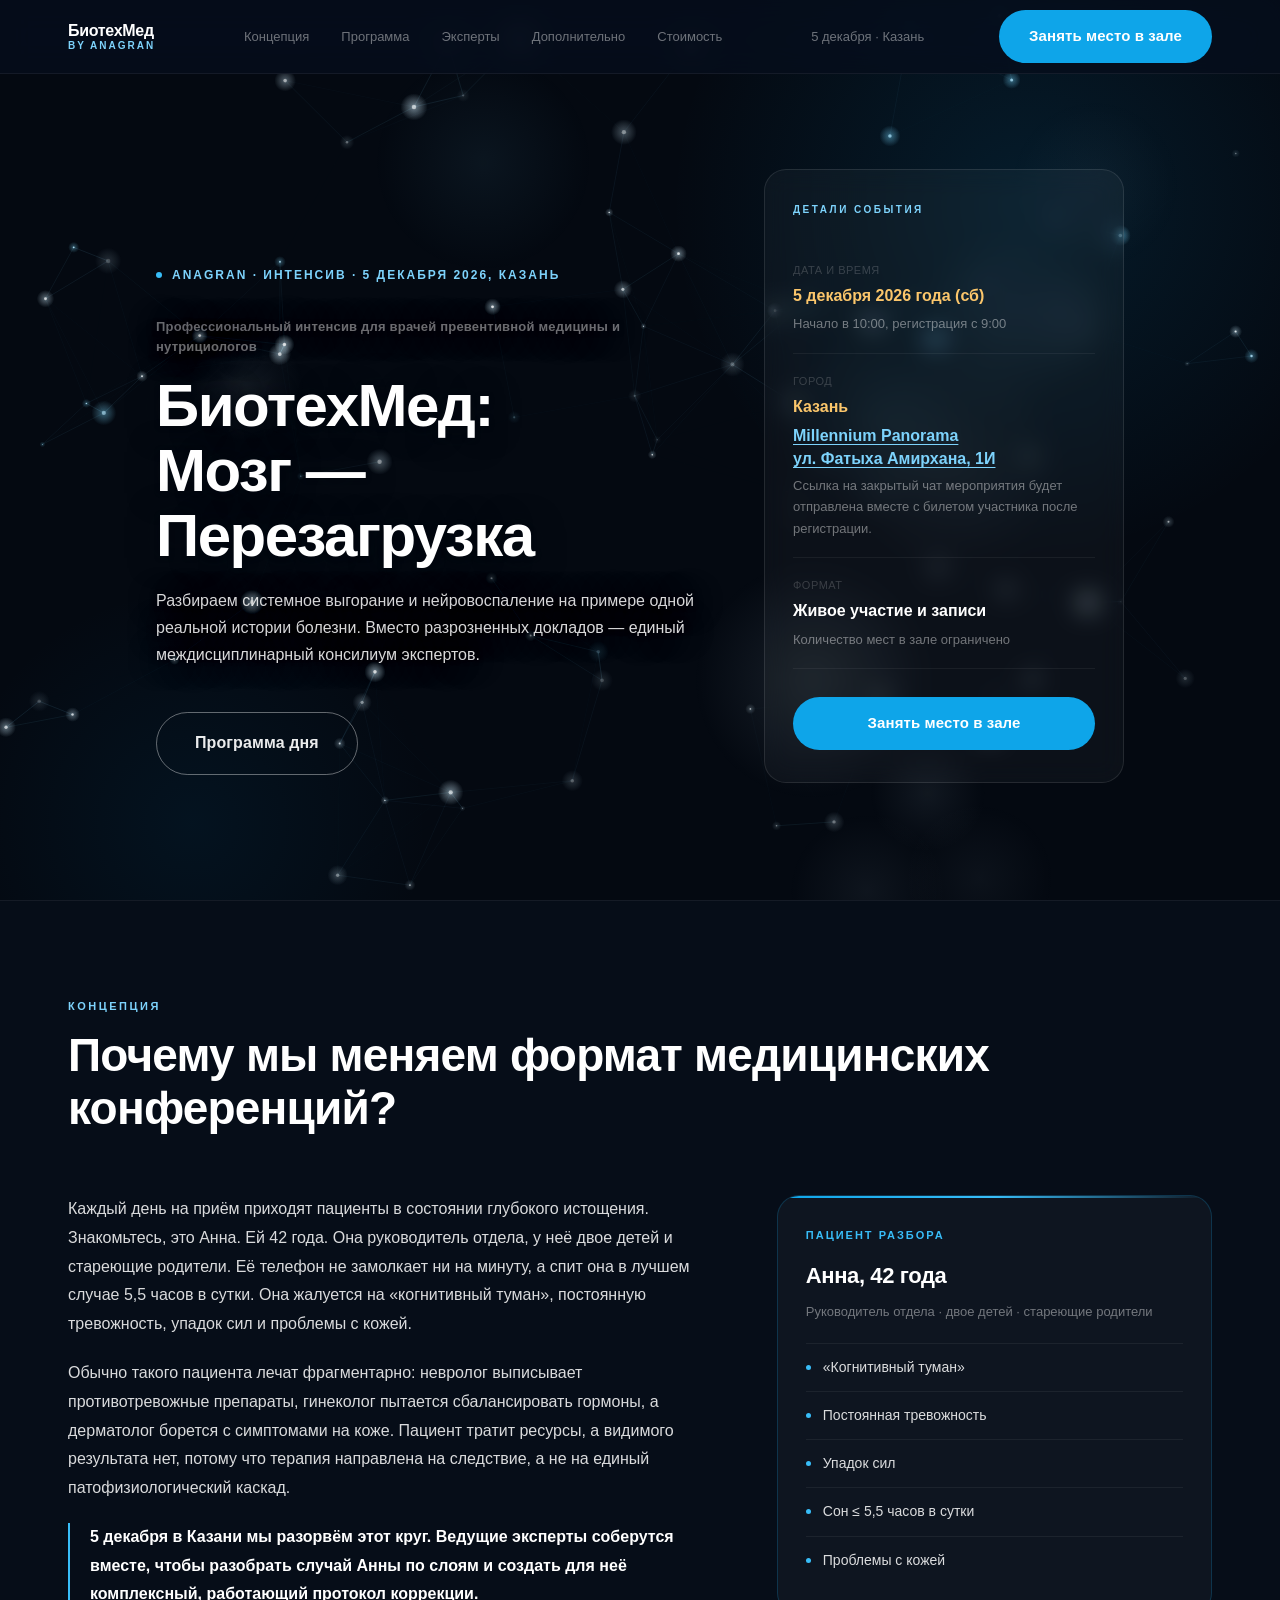
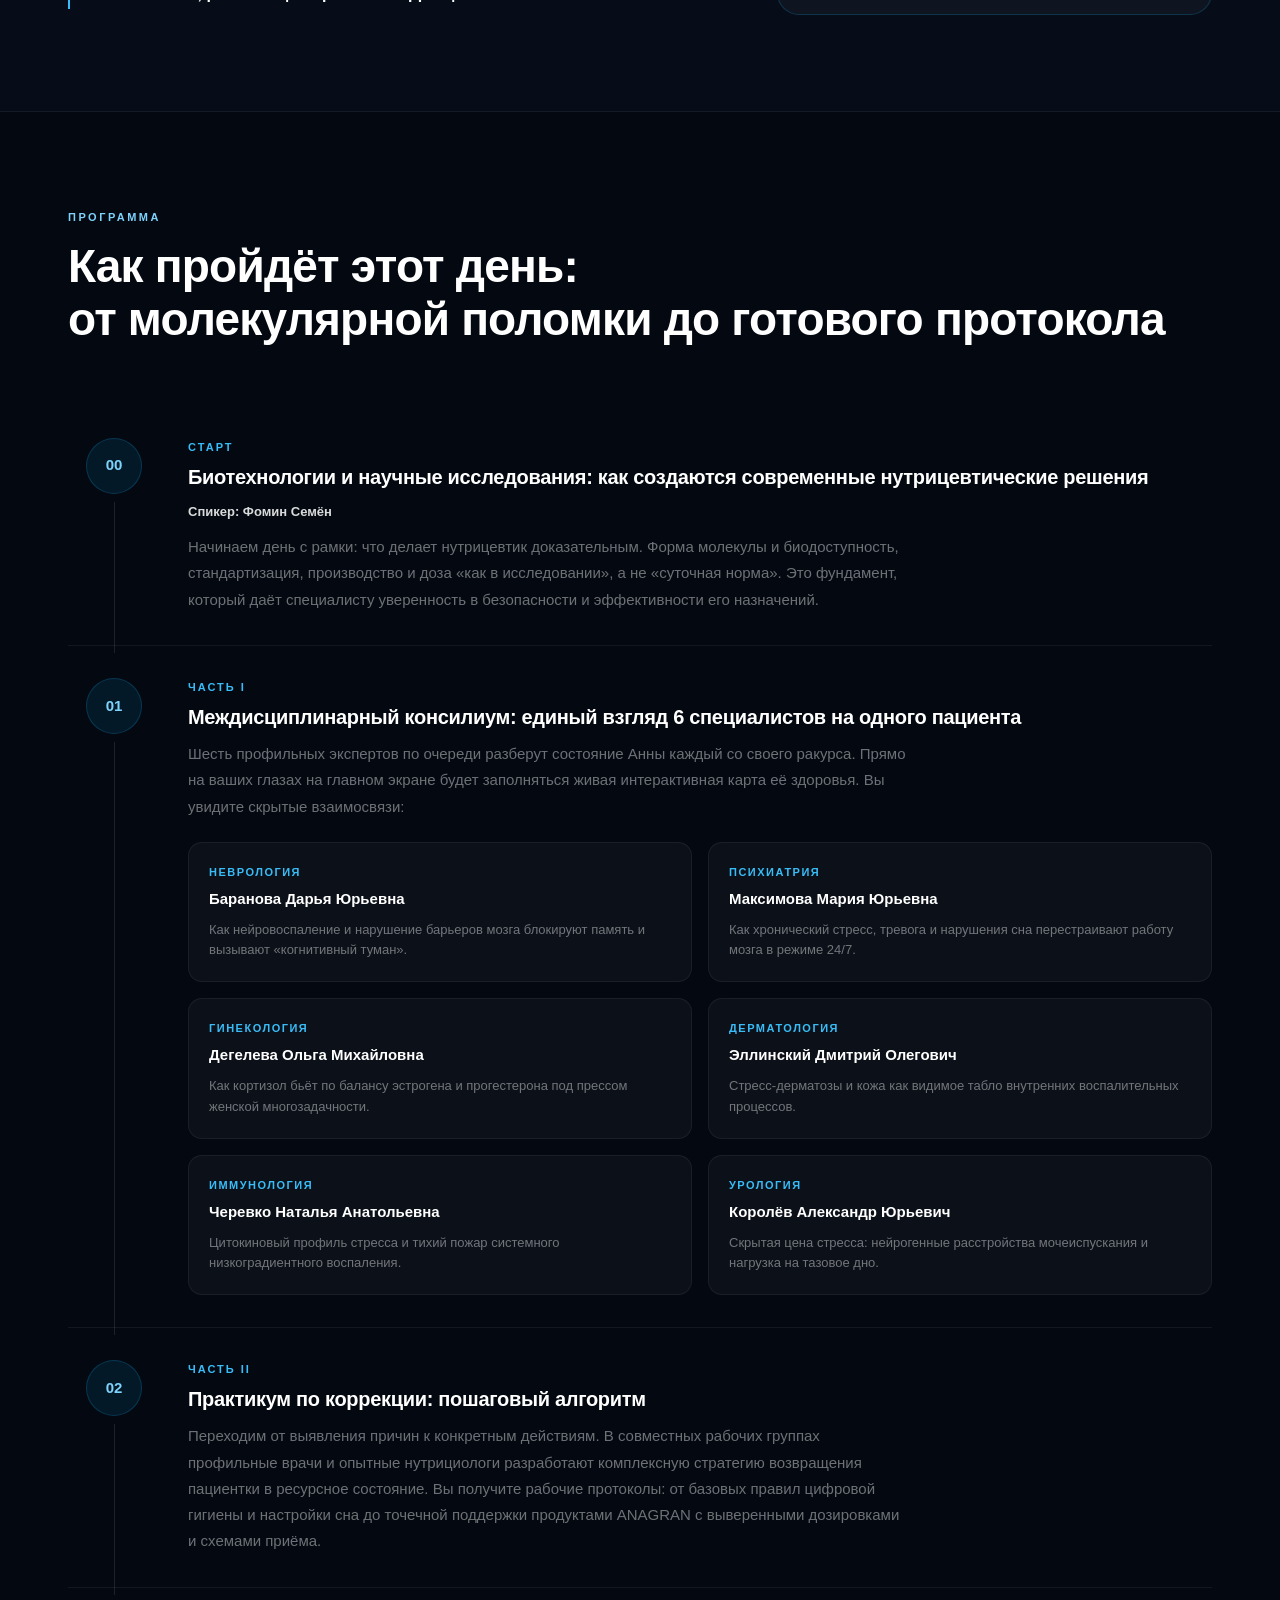
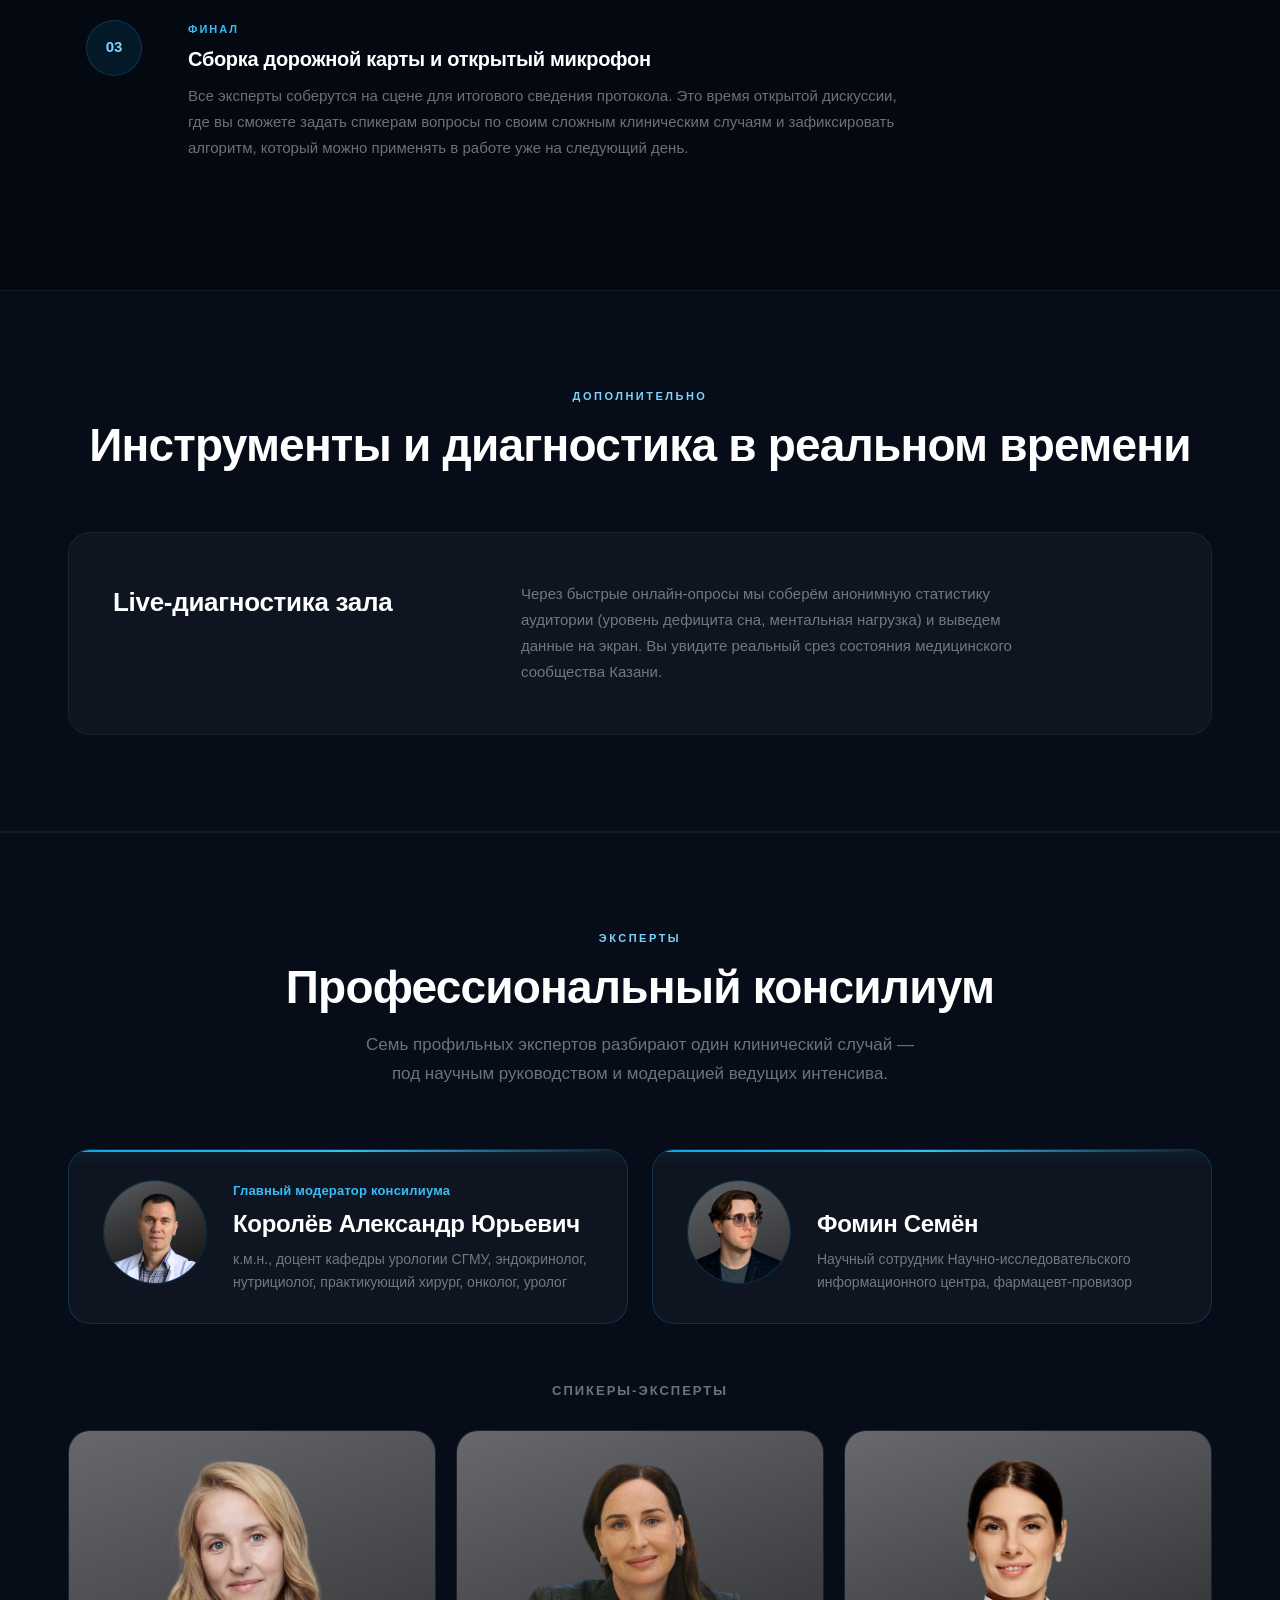
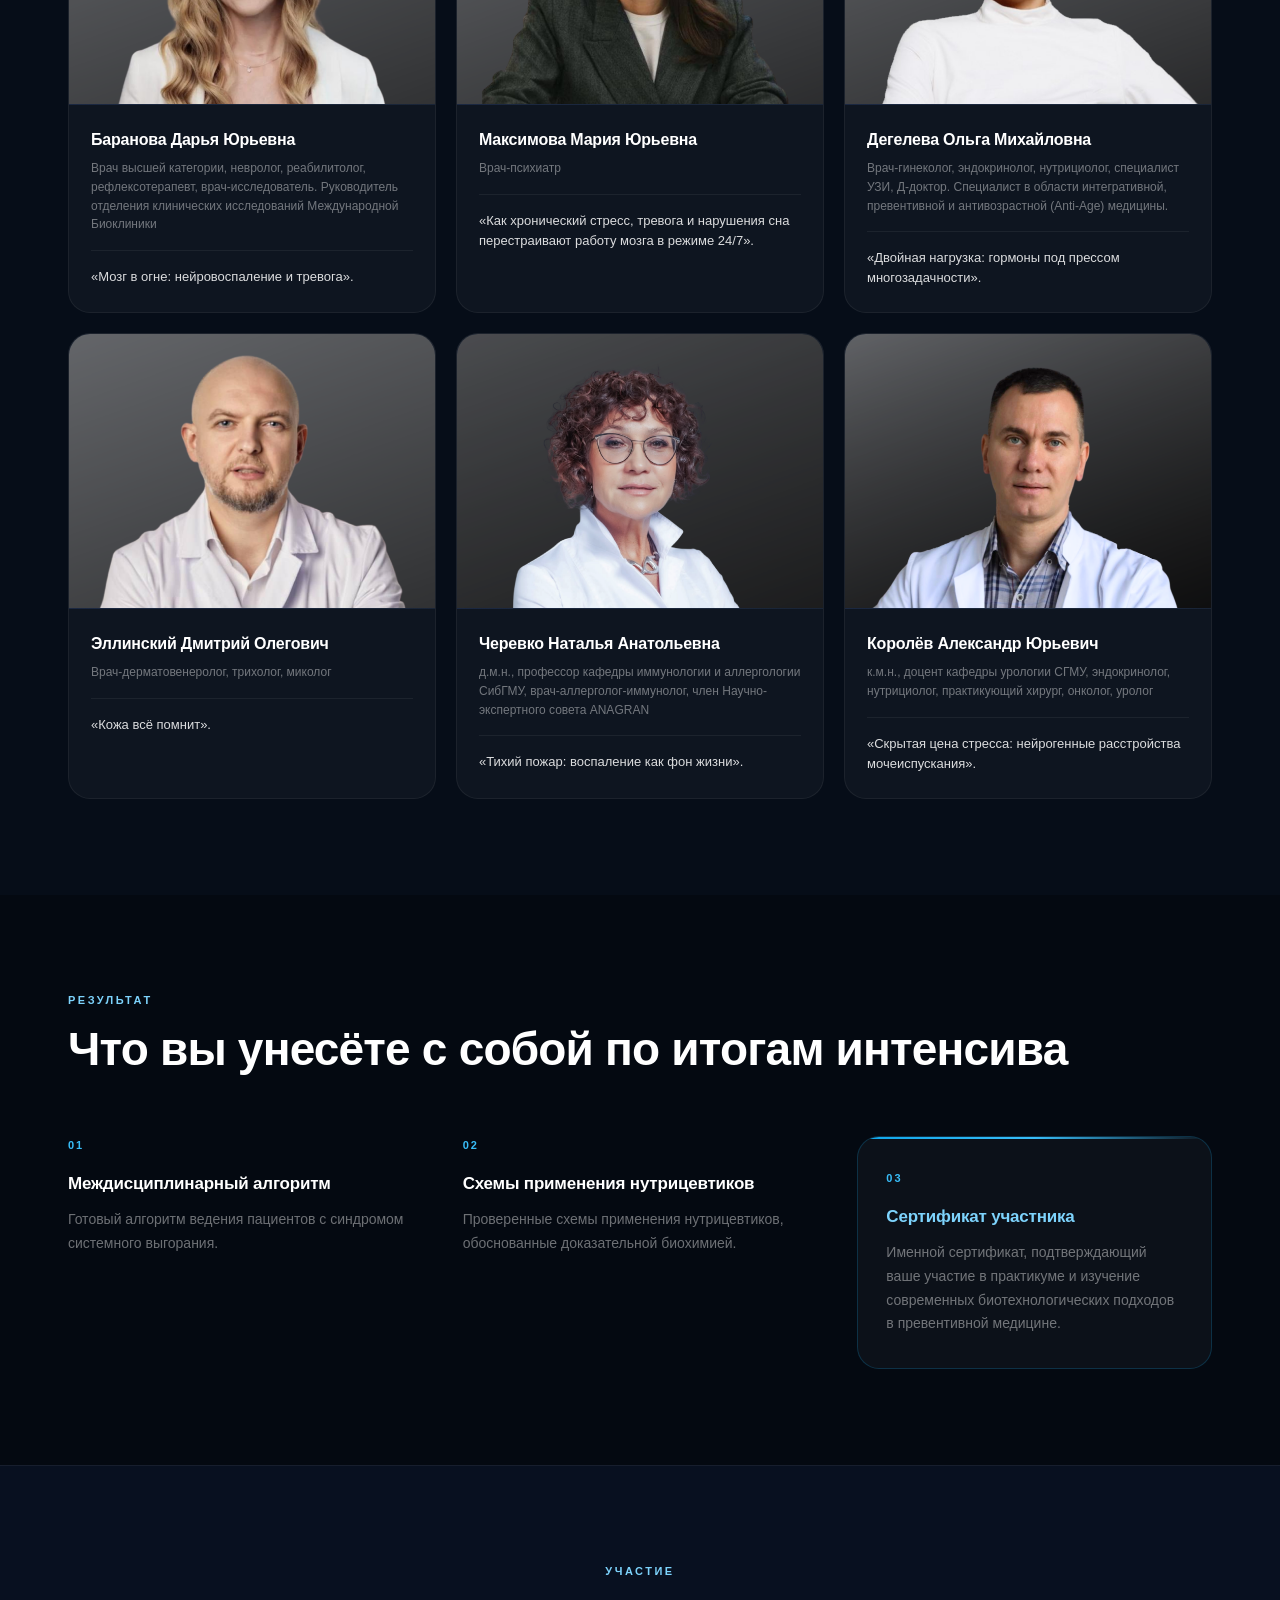
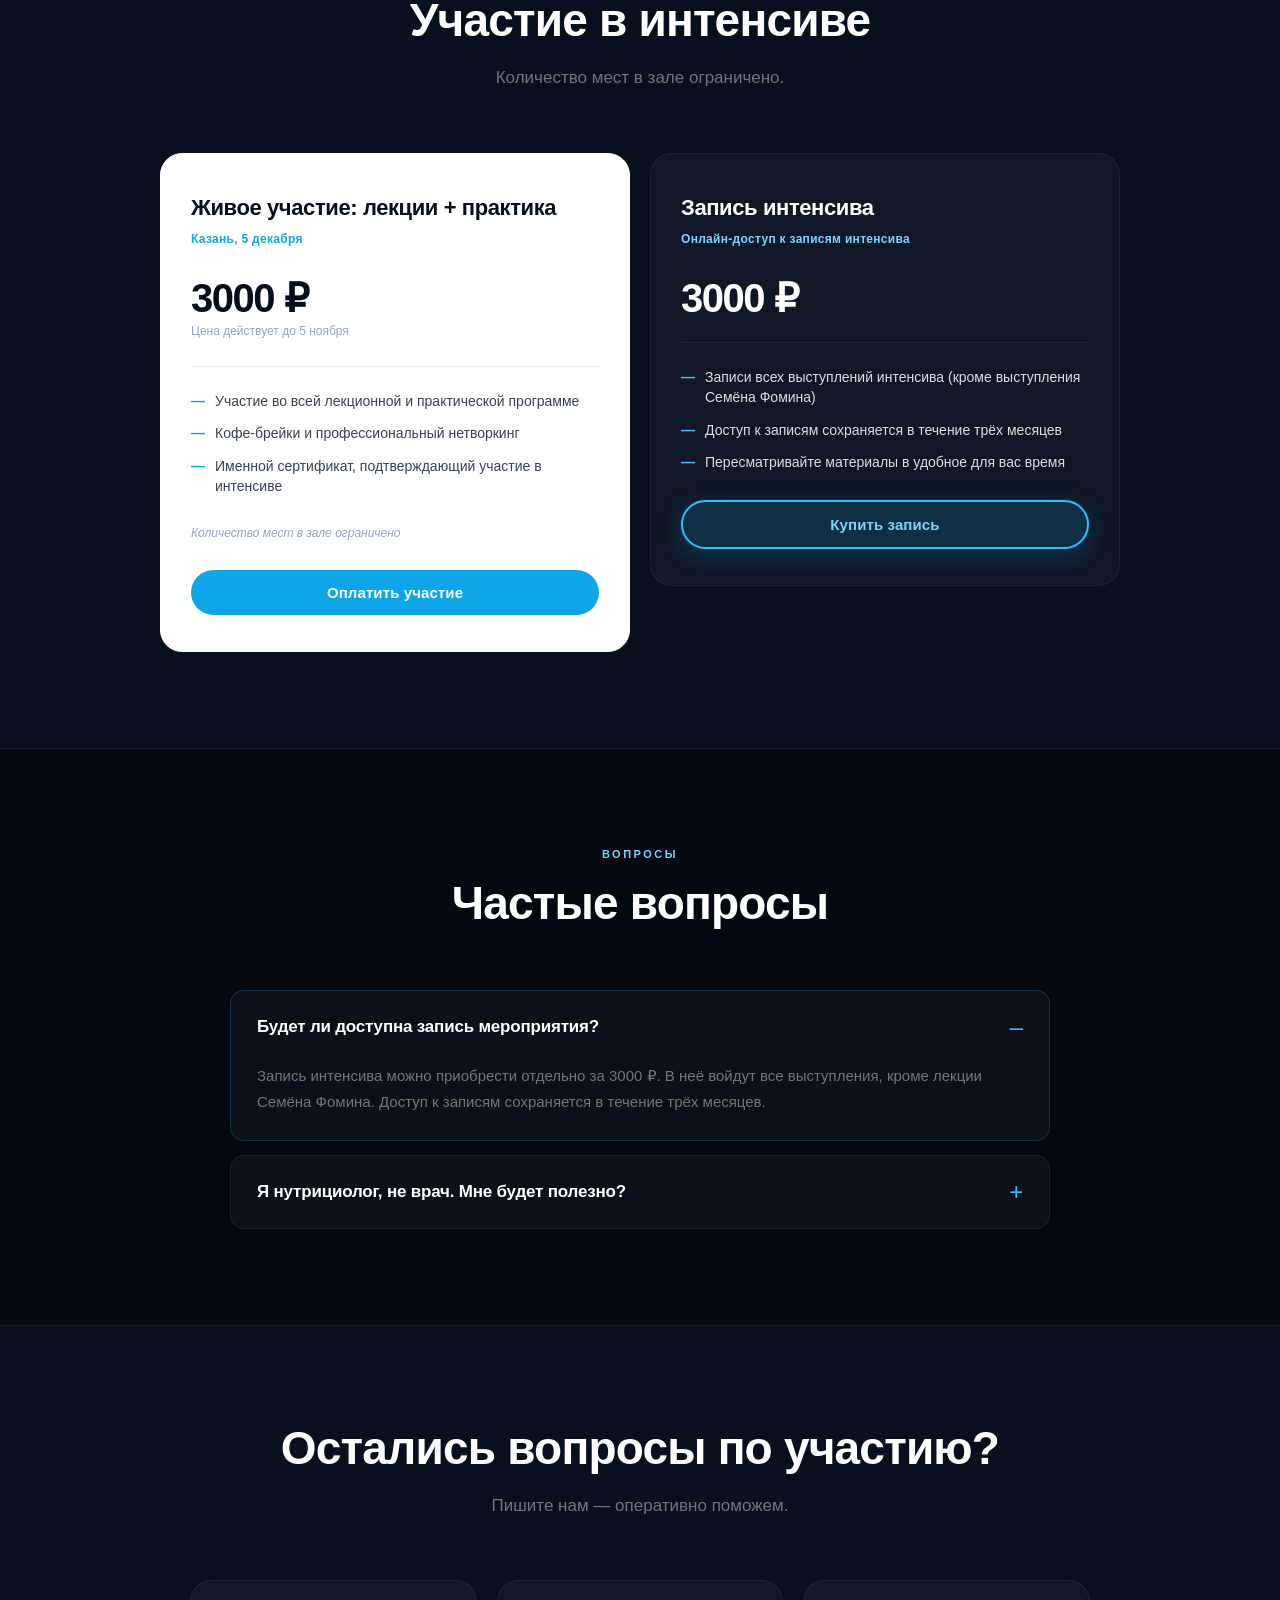
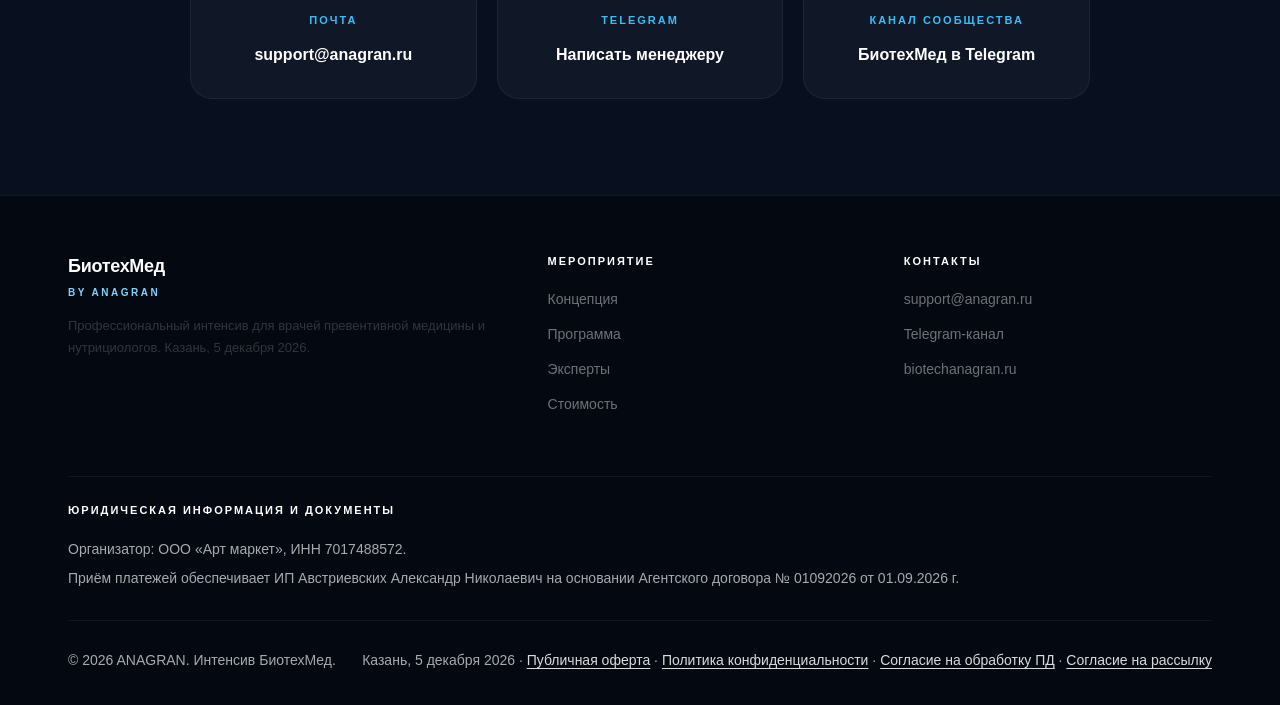
==== commit 6489a30f: "Площадка: голубая ссылка на карту на названии и адресе, крупнее Co-Authored-By: Claude Sonnet 5.5 <n" ====
--- a/index.html
+++ b/index.html
@@ -16,7 +16,7 @@
   <meta name="twitter:description" content="Профессиональный интенсив ANAGRAN для врачей превентивной медицины и нутрициологов. Системное выгорание и нейровоспаление на примере реальной истории болезни. 5 декабря 2026, Казань." />
   <link rel="icon" type="image/png" href="favicon.png" />
   <link rel="apple-touch-icon" href="favicon.png" />
-  <link rel="stylesheet" href="css/style.css?v=55" />
+  <link rel="stylesheet" href="css/style.css?v=56" />
 </head>
 <body>
 
@@ -77,7 +77,7 @@
         <div class="hero__card-row">
           <span class="hero__card-key">Город</span>
           <span class="hero__card-val hero__card-val--hl">Казань</span>
-          <span class="hero__card-sub">Millennium Panorama: ул. Фатыха Амирхана, 1И · <a class="hero__card-link" href="https://yandex.com/maps/-/CXGIyTL4" target="_blank" rel="noopener">Открыть на карте</a></span>
+          <a class="hero__card-venue" href="https://yandex.com/maps/-/CXGIyTL4" target="_blank" rel="noopener">Millennium Panorama<br>ул. Фатыха Амирхана, 1И</a>
           <span class="hero__card-sub">Ссылка на закрытый чат мероприятия будет отправлена вместе с билетом участника после регистрации.</span>
         </div>
         <div class="hero__card-row">
--- a/css/style.css
+++ b/css/style.css
@@ -2556,5 +2556,16 @@
 .footer__legal { font-size: 14px; color: rgba(255,255,255,0.65); }
 @media (max-width: 768px) { .footer__bottom { font-size: 14px; } }
 
-.hero__card-link { color: var(--amber, #f5a623); text-decoration: underline; text-underline-offset: 2px; white-space: nowrap; }
-.hero__card-link:hover { text-decoration: none; }
+/* Площадка: название и адрес — одна голубая ссылка на карту */
+.hero__card-venue {
+  display: inline-block;
+  font-size: 16px;
+  font-weight: 600;
+  line-height: 1.45;
+  color: var(--blue-ll);
+  text-decoration: underline;
+  text-underline-offset: 3px;
+  text-decoration-thickness: 1px;
+  transition: color .2s ease;
+}
+.hero__card-venue:hover { color: var(--blue-l); }
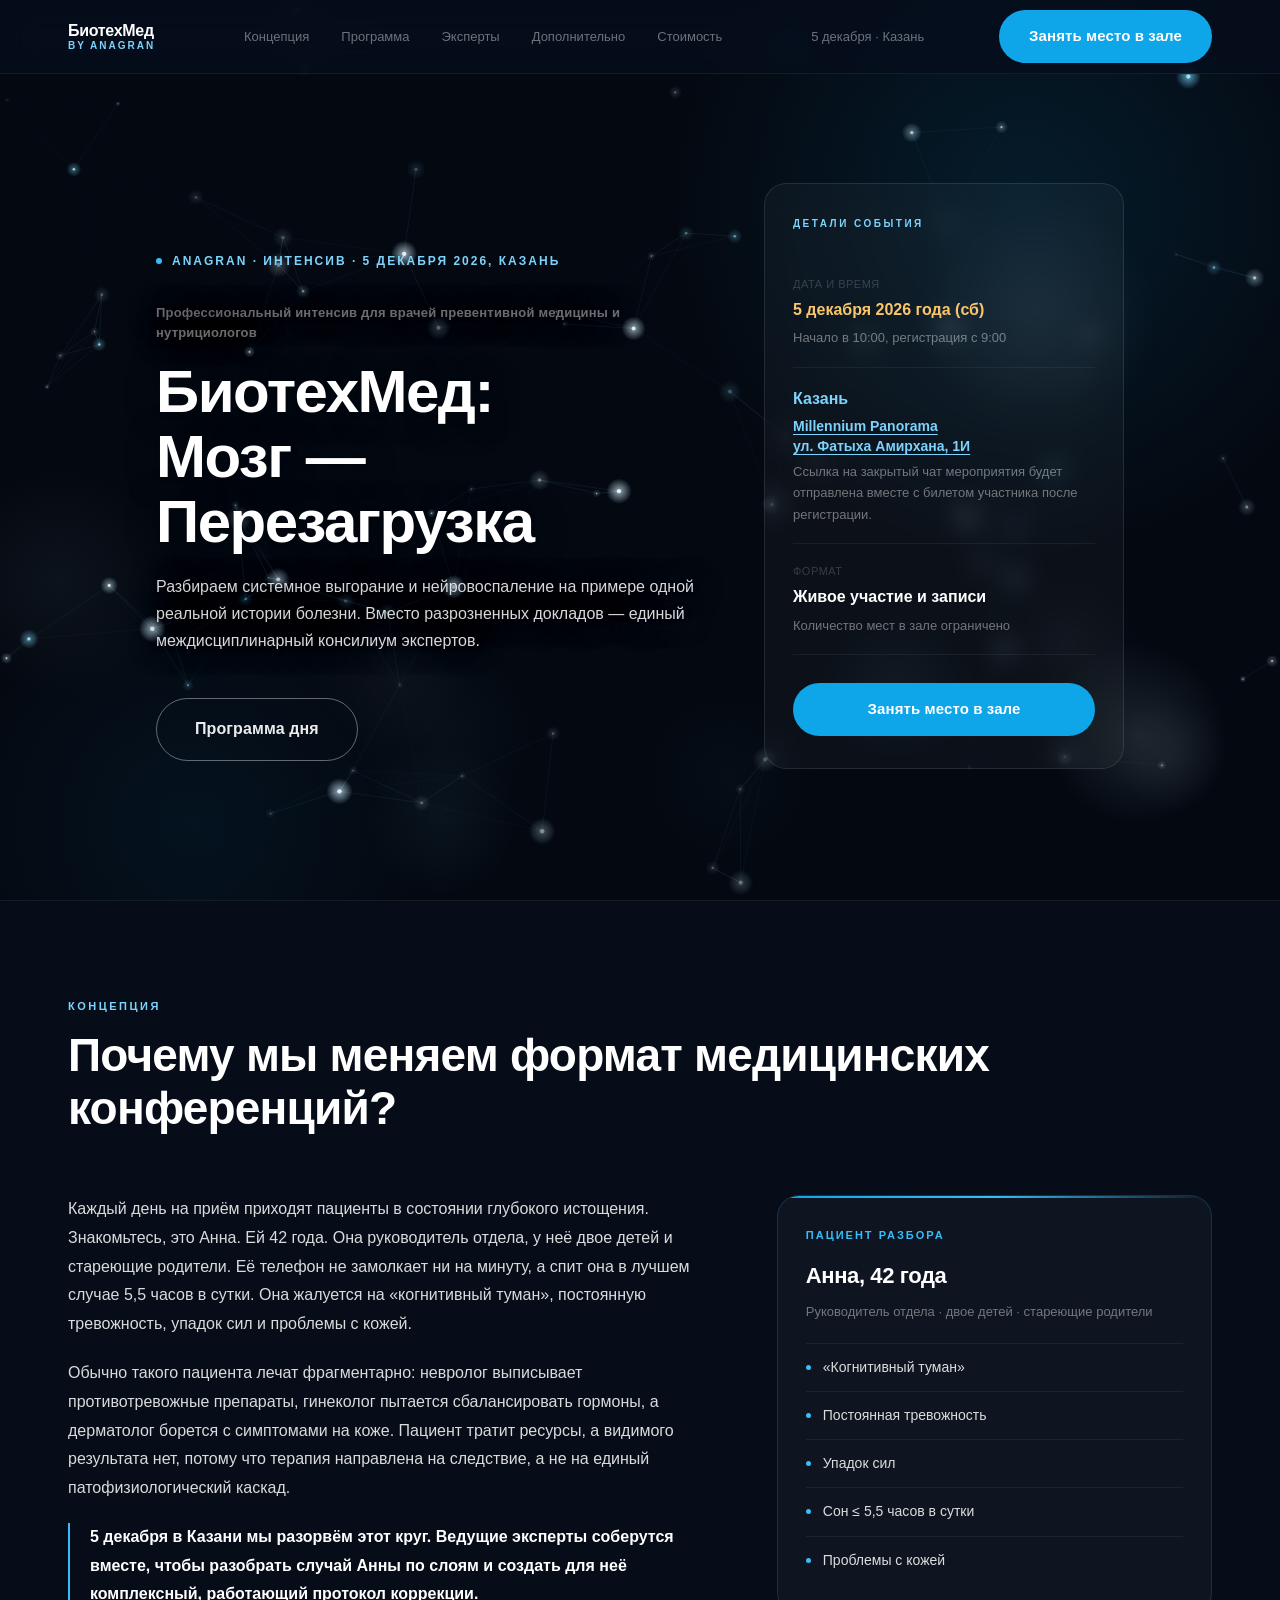
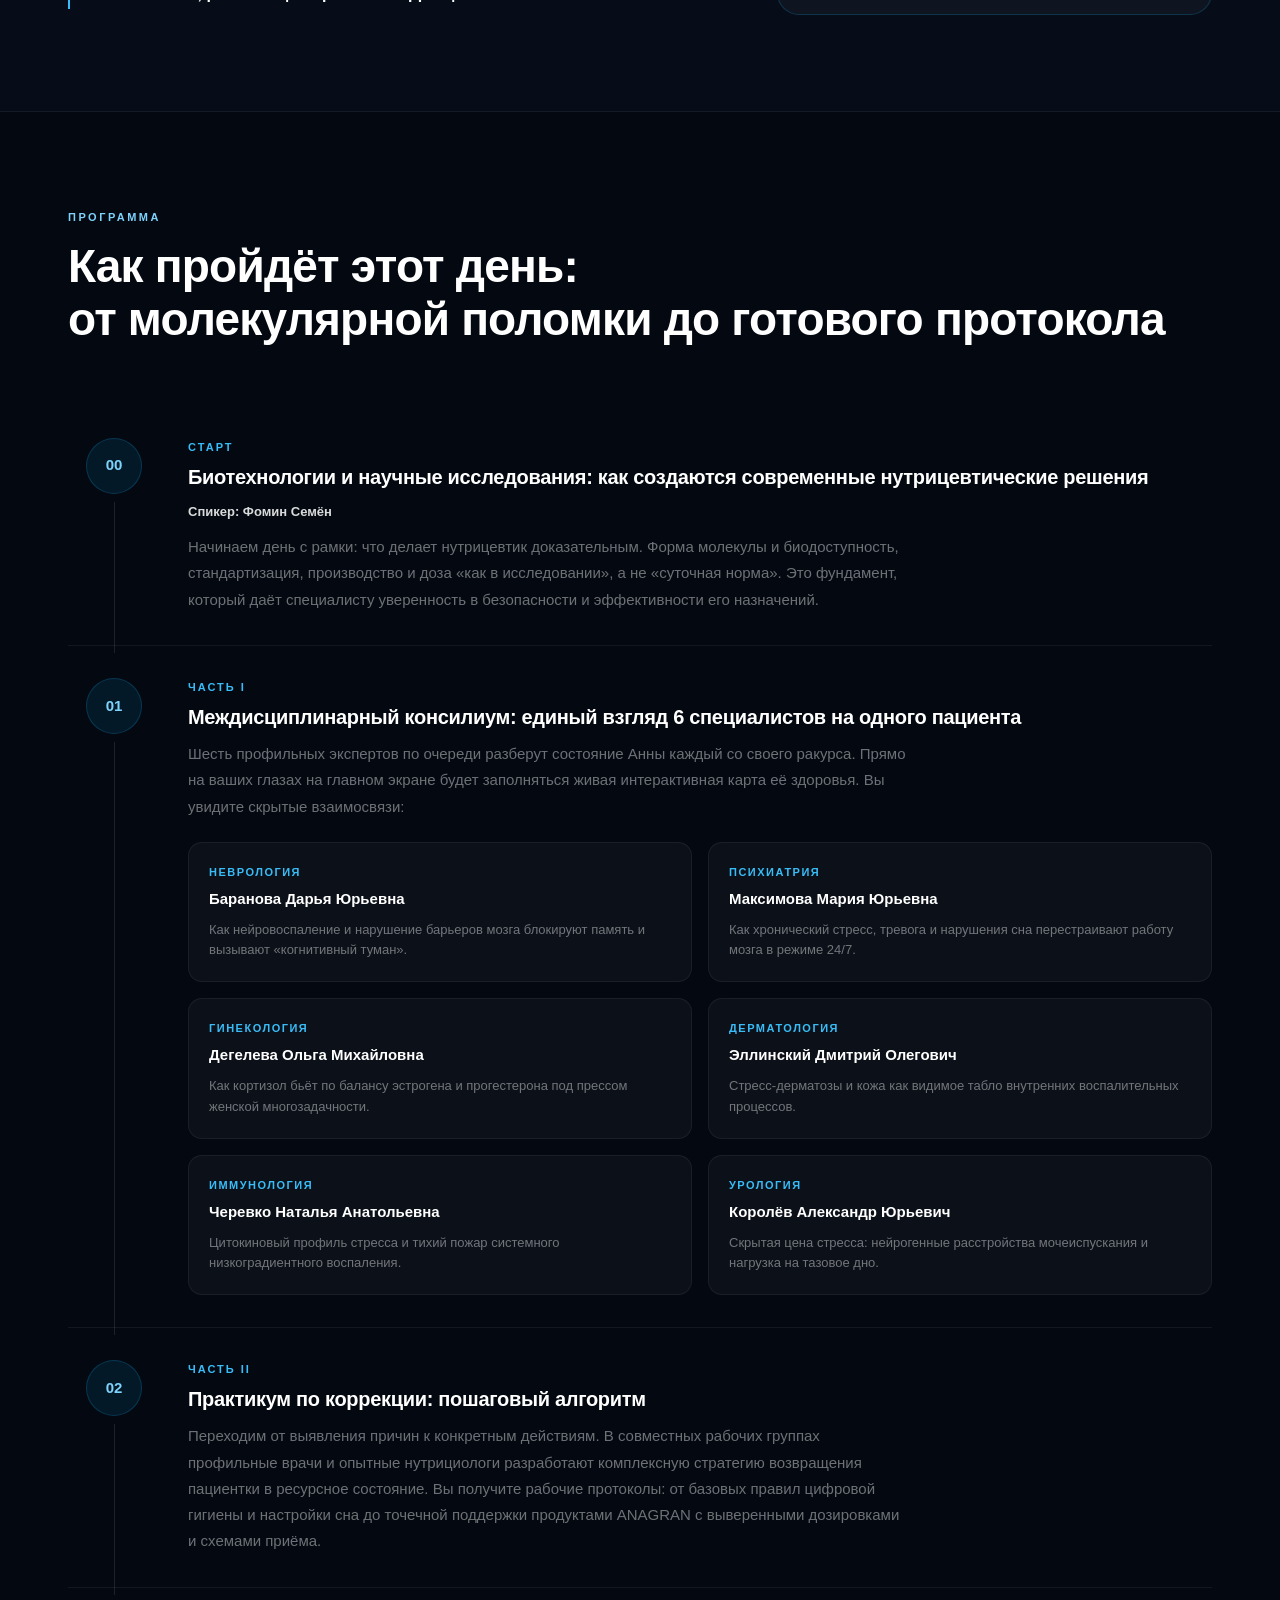
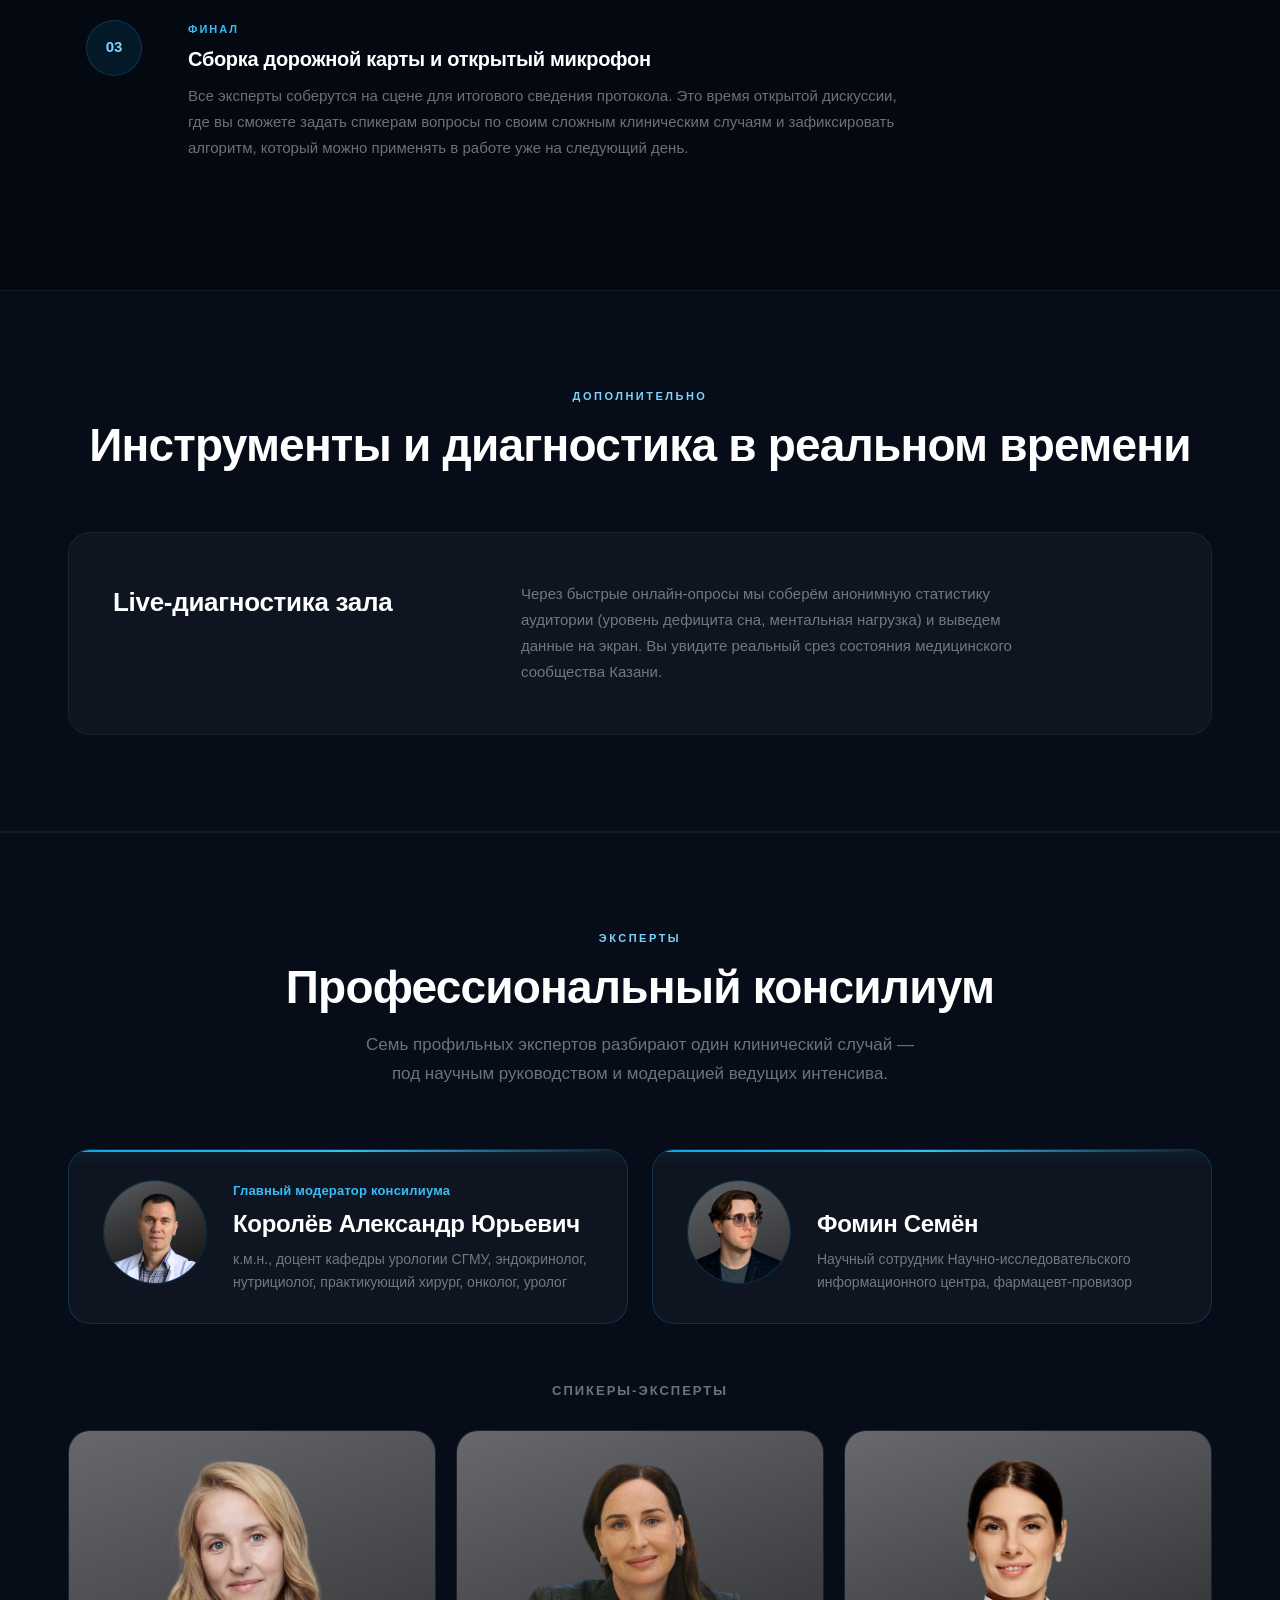
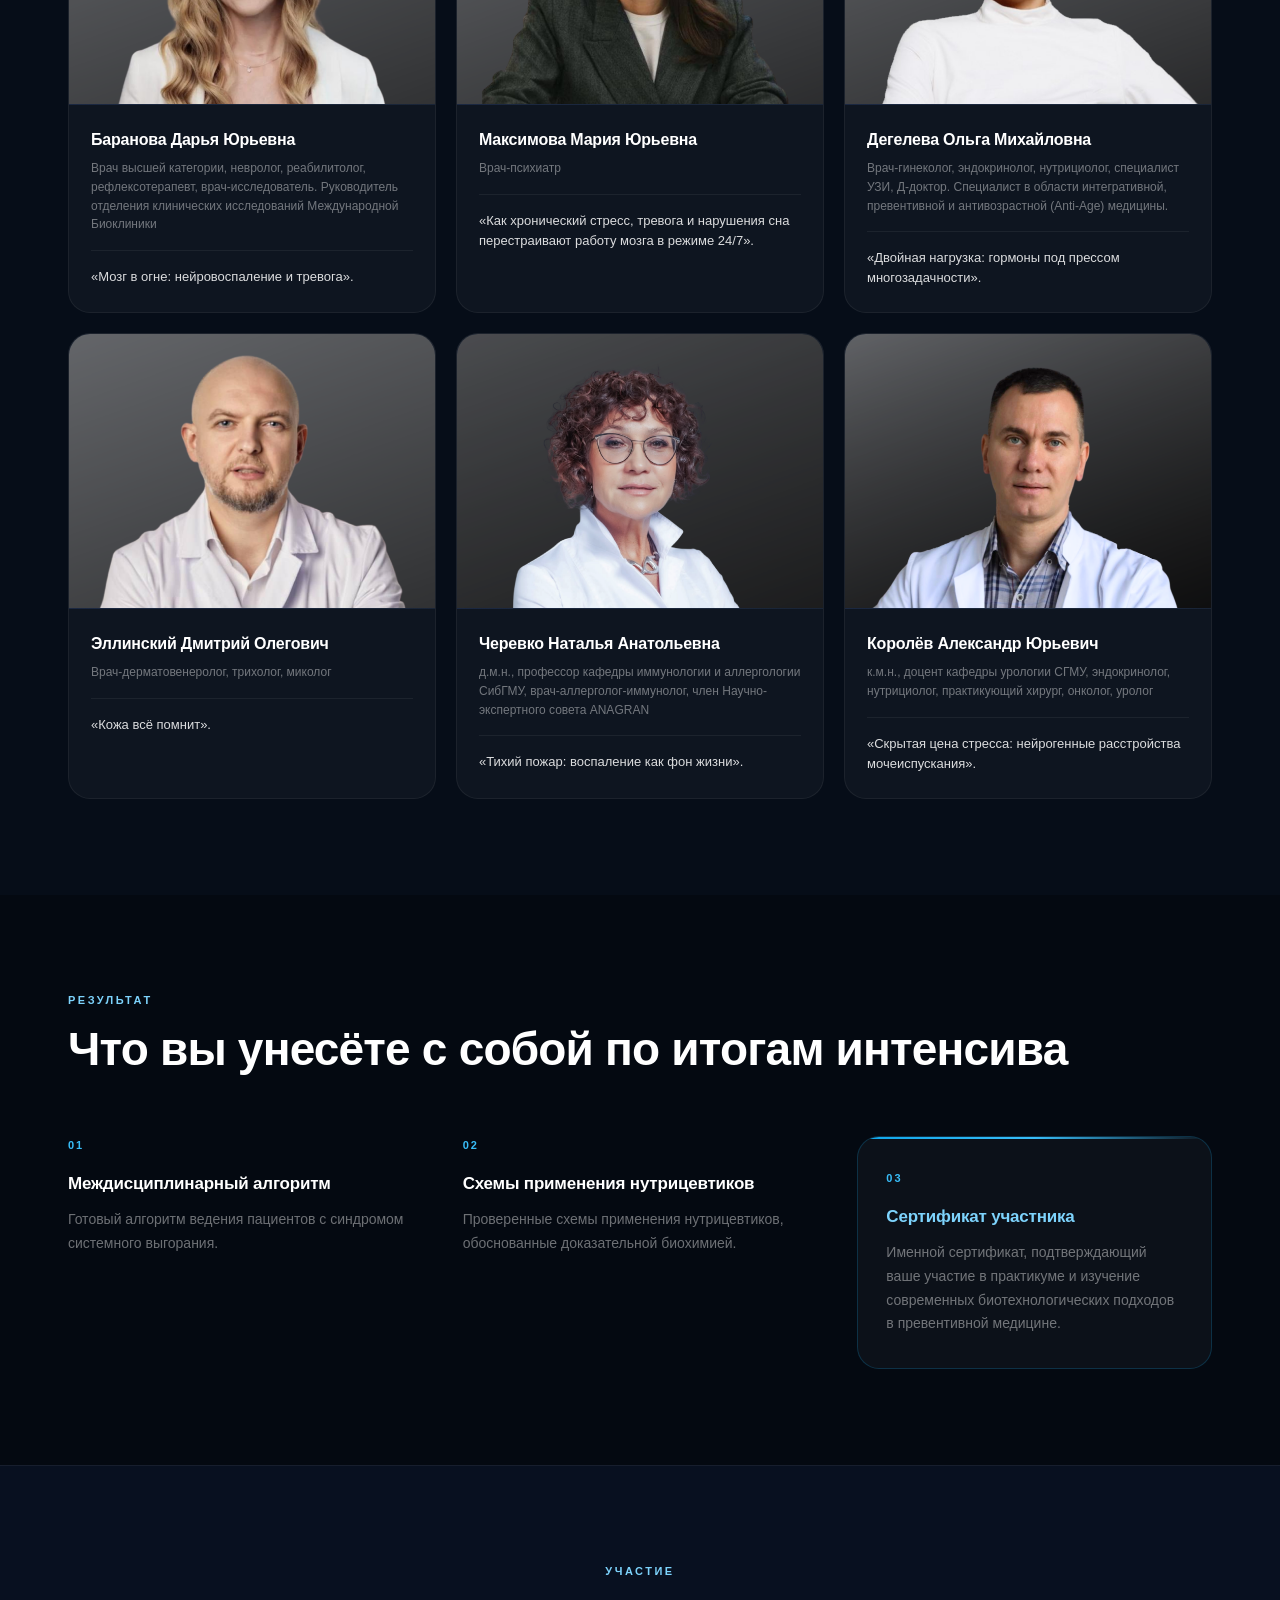
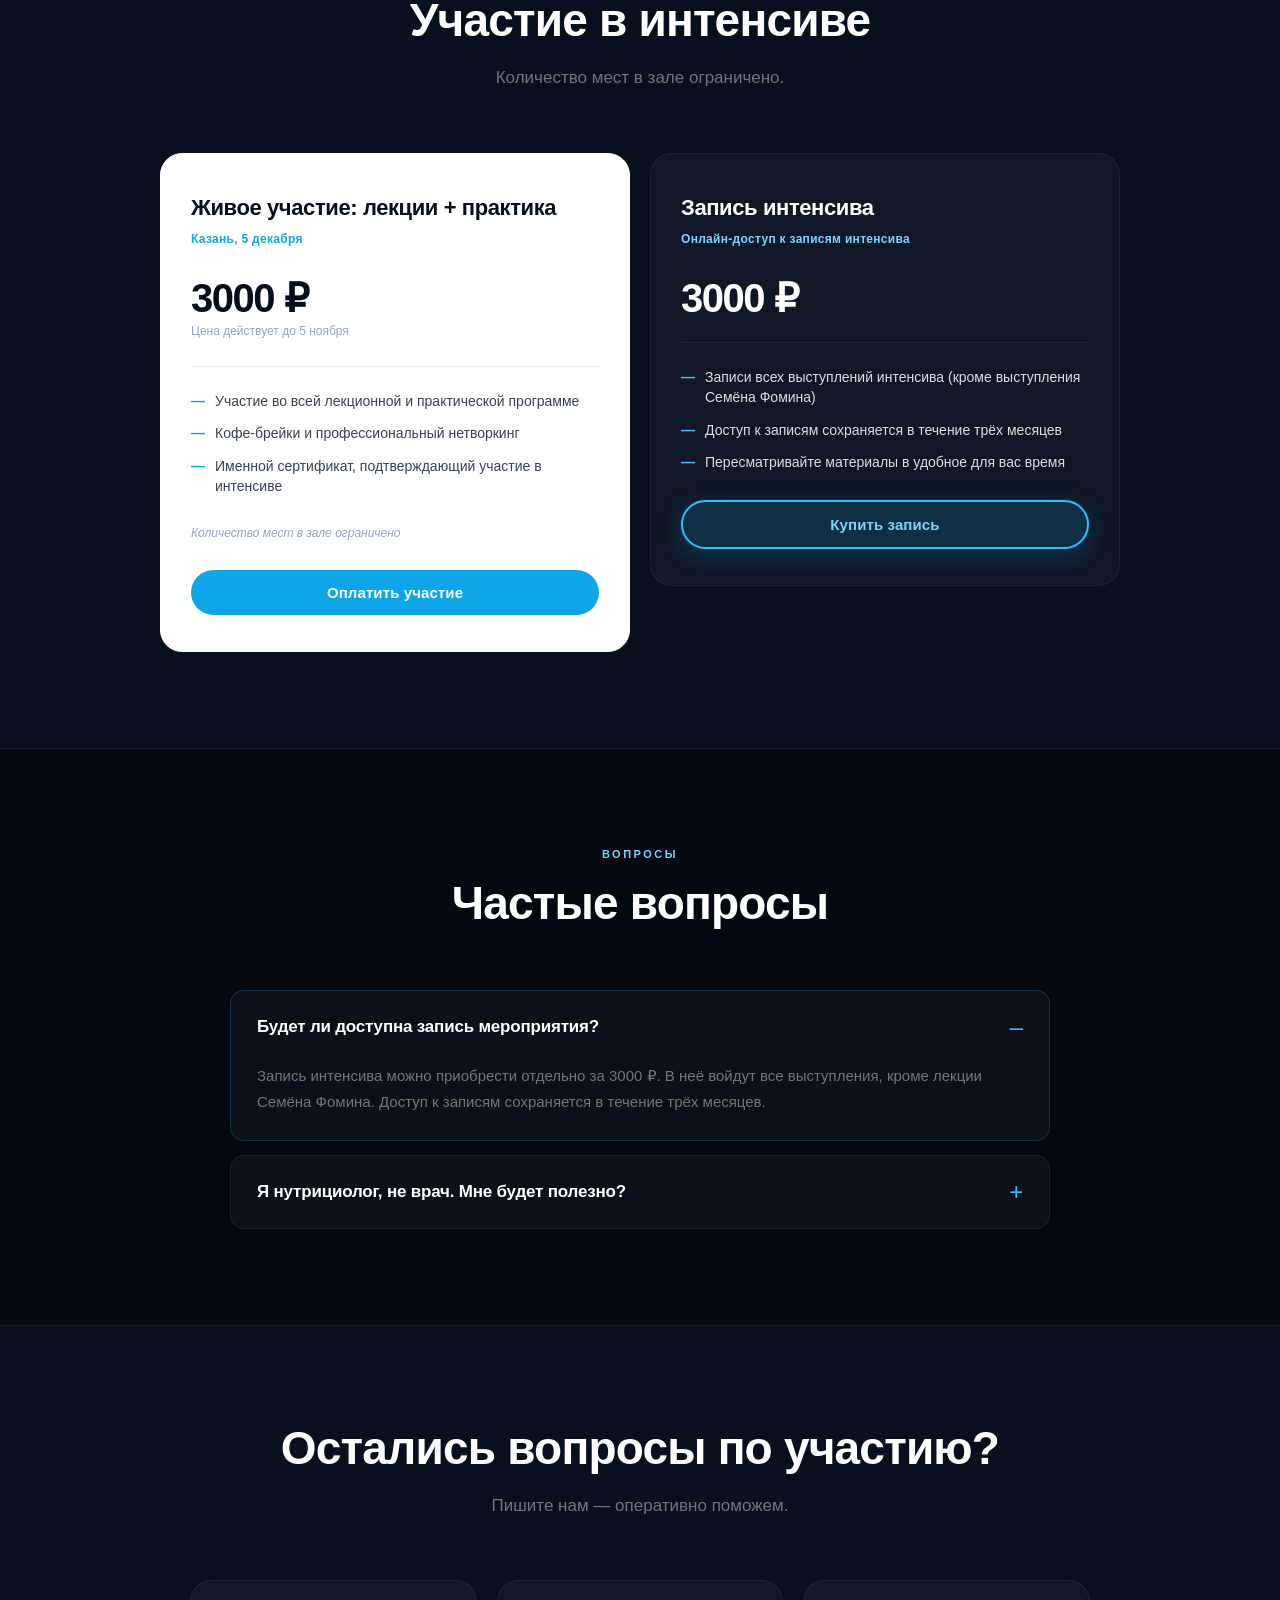
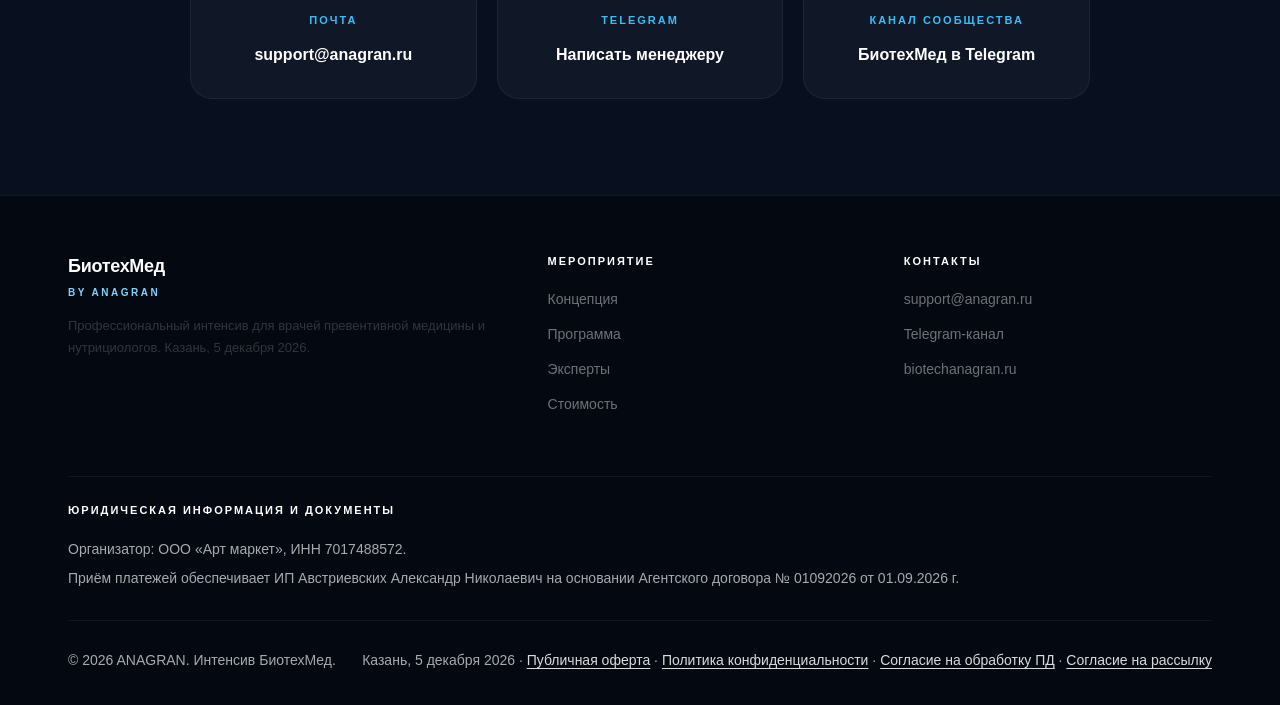
==== commit 6337ca1b: "Карточка: Казань голубым, убрана подпись «Город», адрес мельче Co-Authored-By: Claude Sonnet 5.5 <no" ====
--- a/index.html
+++ b/index.html
@@ -16,7 +16,7 @@
   <meta name="twitter:description" content="Профессиональный интенсив ANAGRAN для врачей превентивной медицины и нутрициологов. Системное выгорание и нейровоспаление на примере реальной истории болезни. 5 декабря 2026, Казань." />
   <link rel="icon" type="image/png" href="favicon.png" />
   <link rel="apple-touch-icon" href="favicon.png" />
-  <link rel="stylesheet" href="css/style.css?v=56" />
+  <link rel="stylesheet" href="css/style.css?v=57" />
 </head>
 <body>
 
@@ -75,8 +75,7 @@
           <span class="hero__card-sub">Начало в 10:00, регистрация с 9:00</span>
         </div>
         <div class="hero__card-row">
-          <span class="hero__card-key">Город</span>
-          <span class="hero__card-val hero__card-val--hl">Казань</span>
+          <span class="hero__card-val hero__card-val--city">Казань</span>
           <a class="hero__card-venue" href="https://yandex.com/maps/-/CXGIyTL4" target="_blank" rel="noopener">Millennium Panorama<br>ул. Фатыха Амирхана, 1И</a>
           <span class="hero__card-sub">Ссылка на закрытый чат мероприятия будет отправлена вместе с билетом участника после регистрации.</span>
         </div>
--- a/css/style.css
+++ b/css/style.css
@@ -2559,7 +2559,7 @@
 /* Площадка: название и адрес — одна голубая ссылка на карту */
 .hero__card-venue {
   display: inline-block;
-  font-size: 16px;
+  font-size: 14px;
   font-weight: 600;
   line-height: 1.45;
   color: var(--blue-ll);
@@ -2569,3 +2569,5 @@
   transition: color .2s ease;
 }
 .hero__card-venue:hover { color: var(--blue-l); }
+
+.hero__card-val--city { color: var(--blue-ll); }
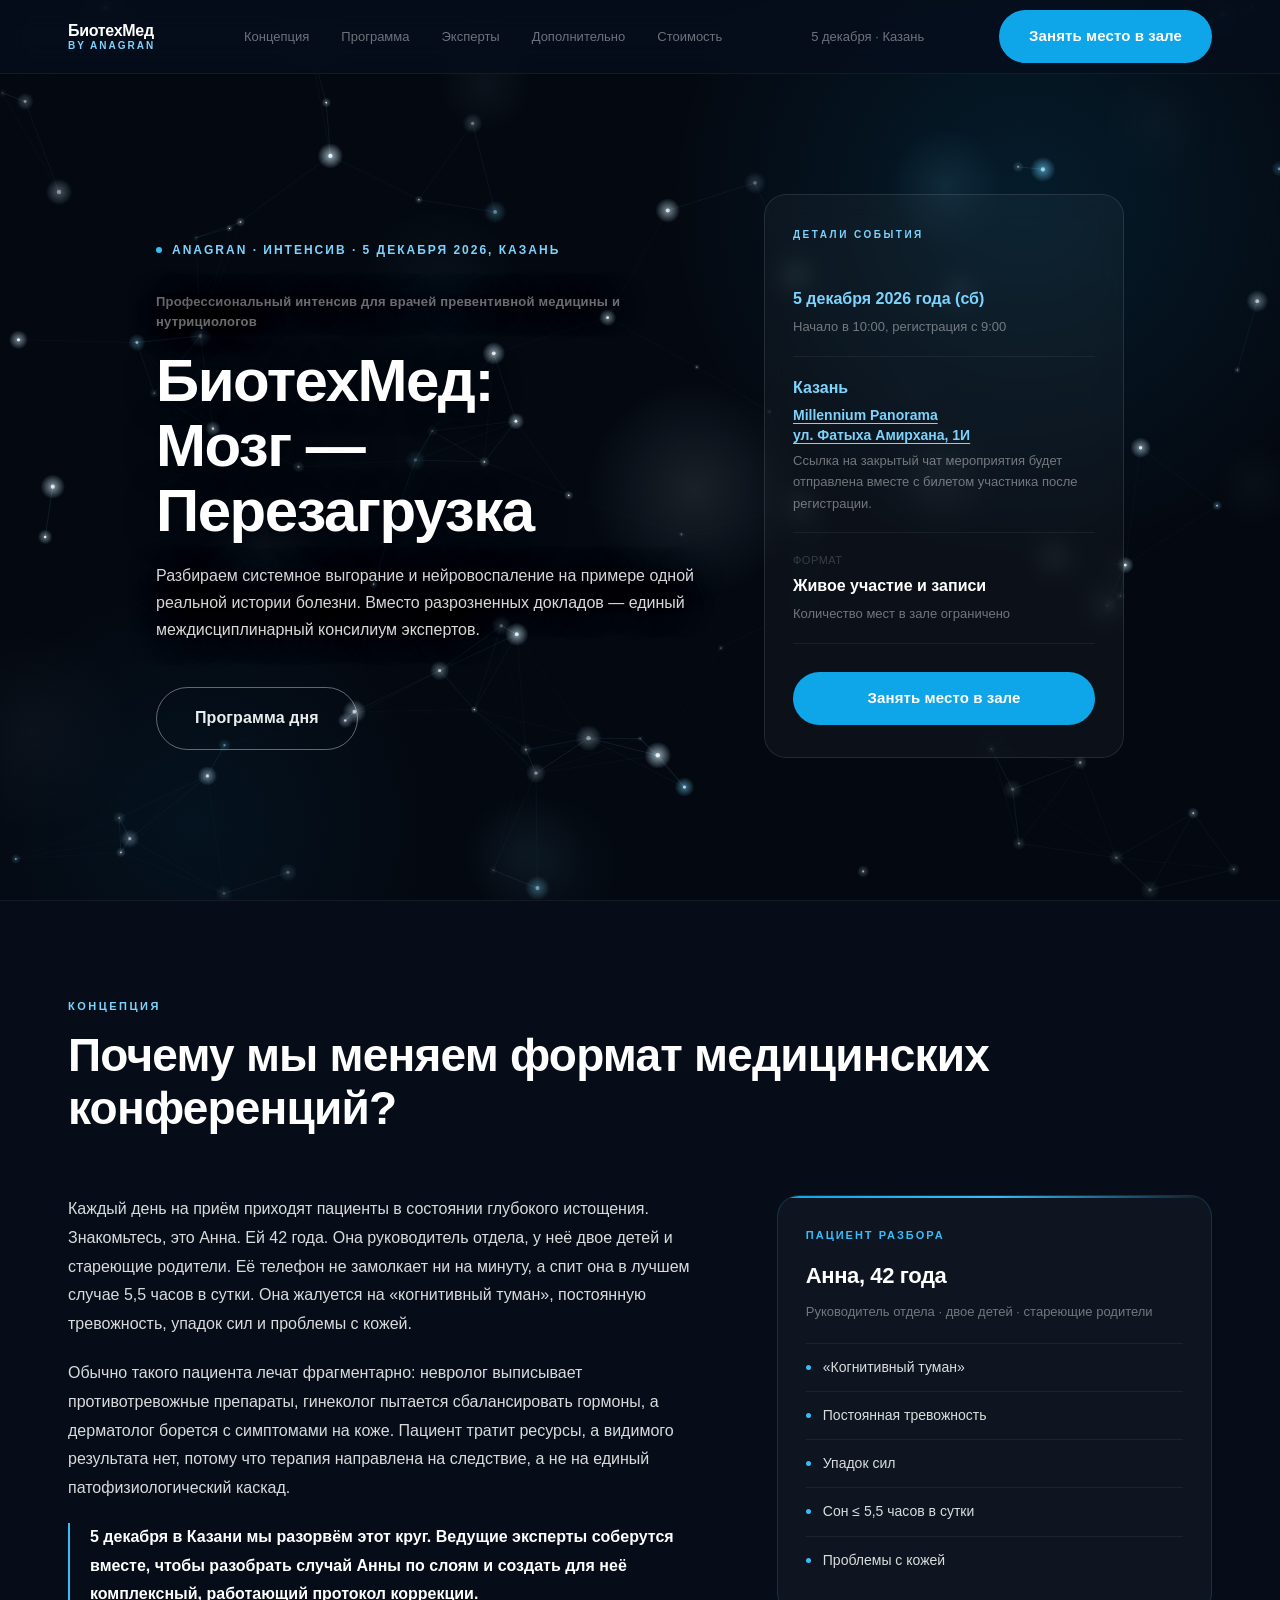
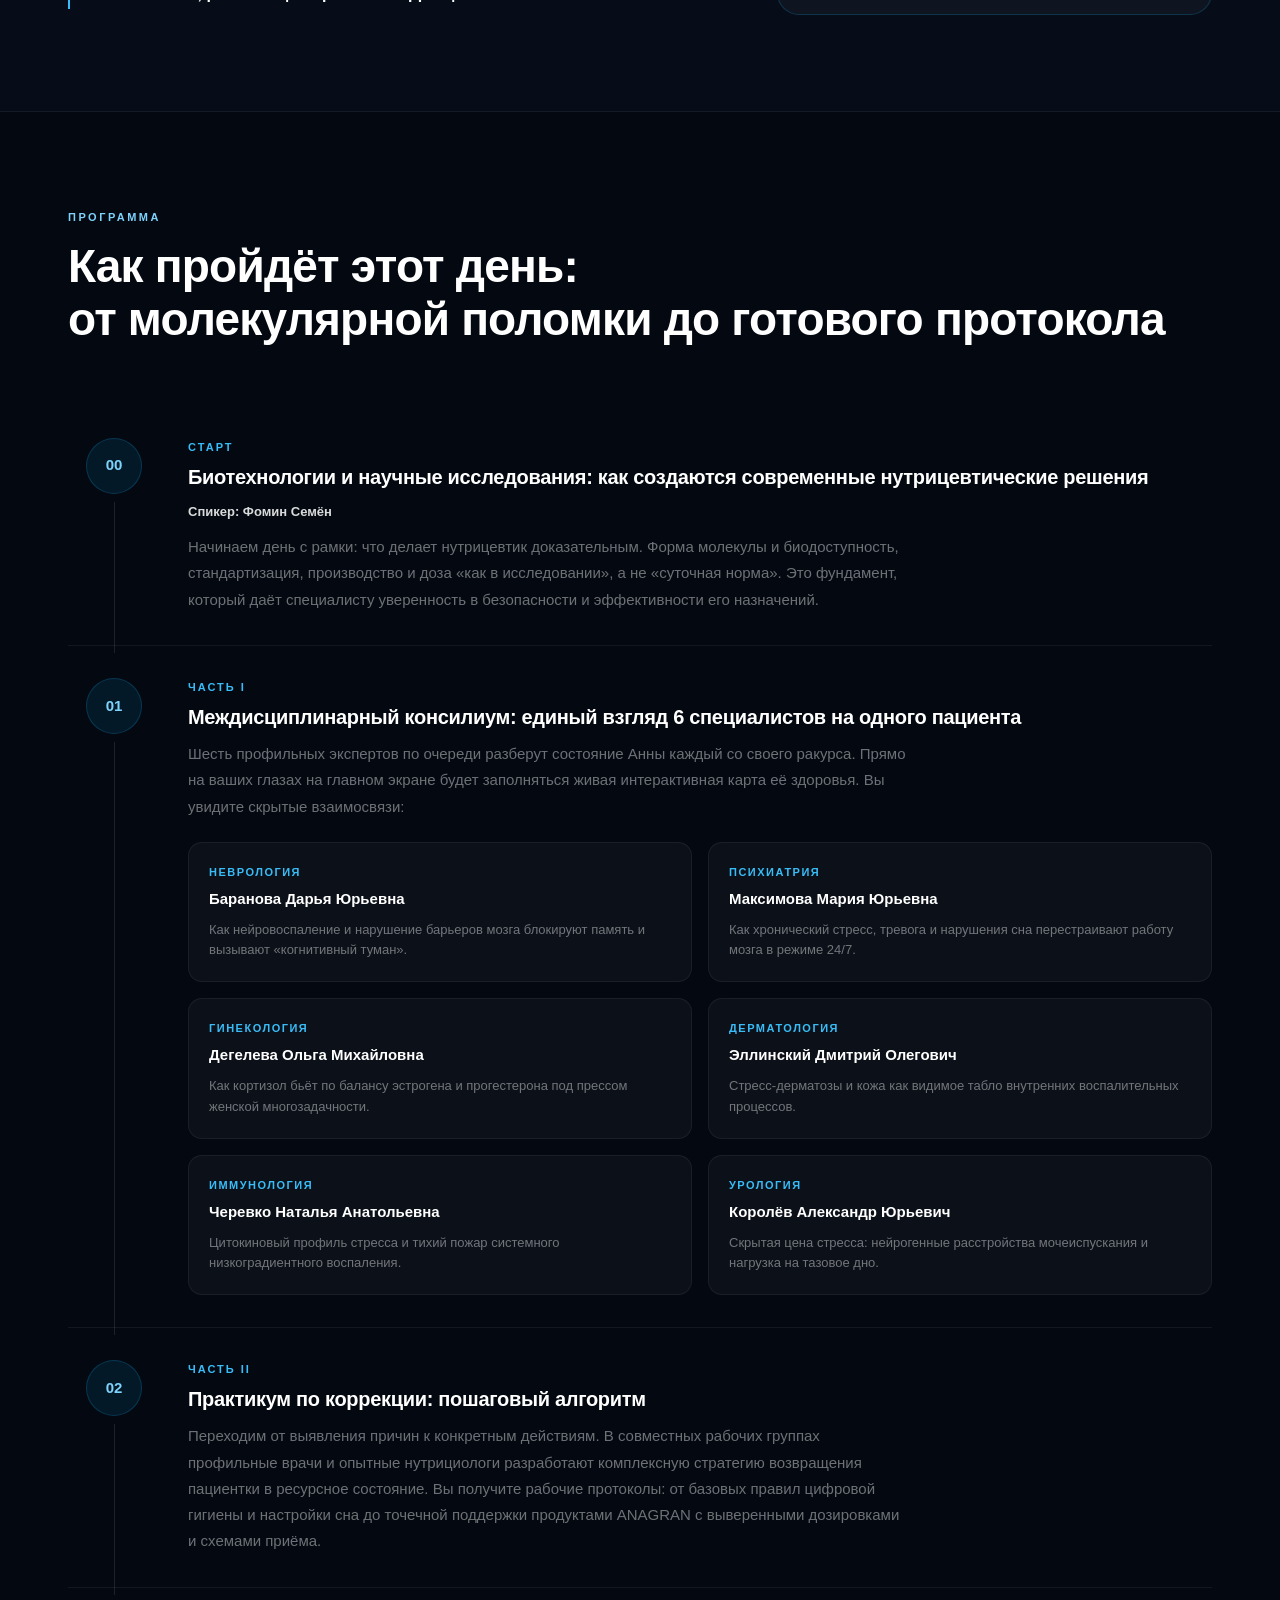
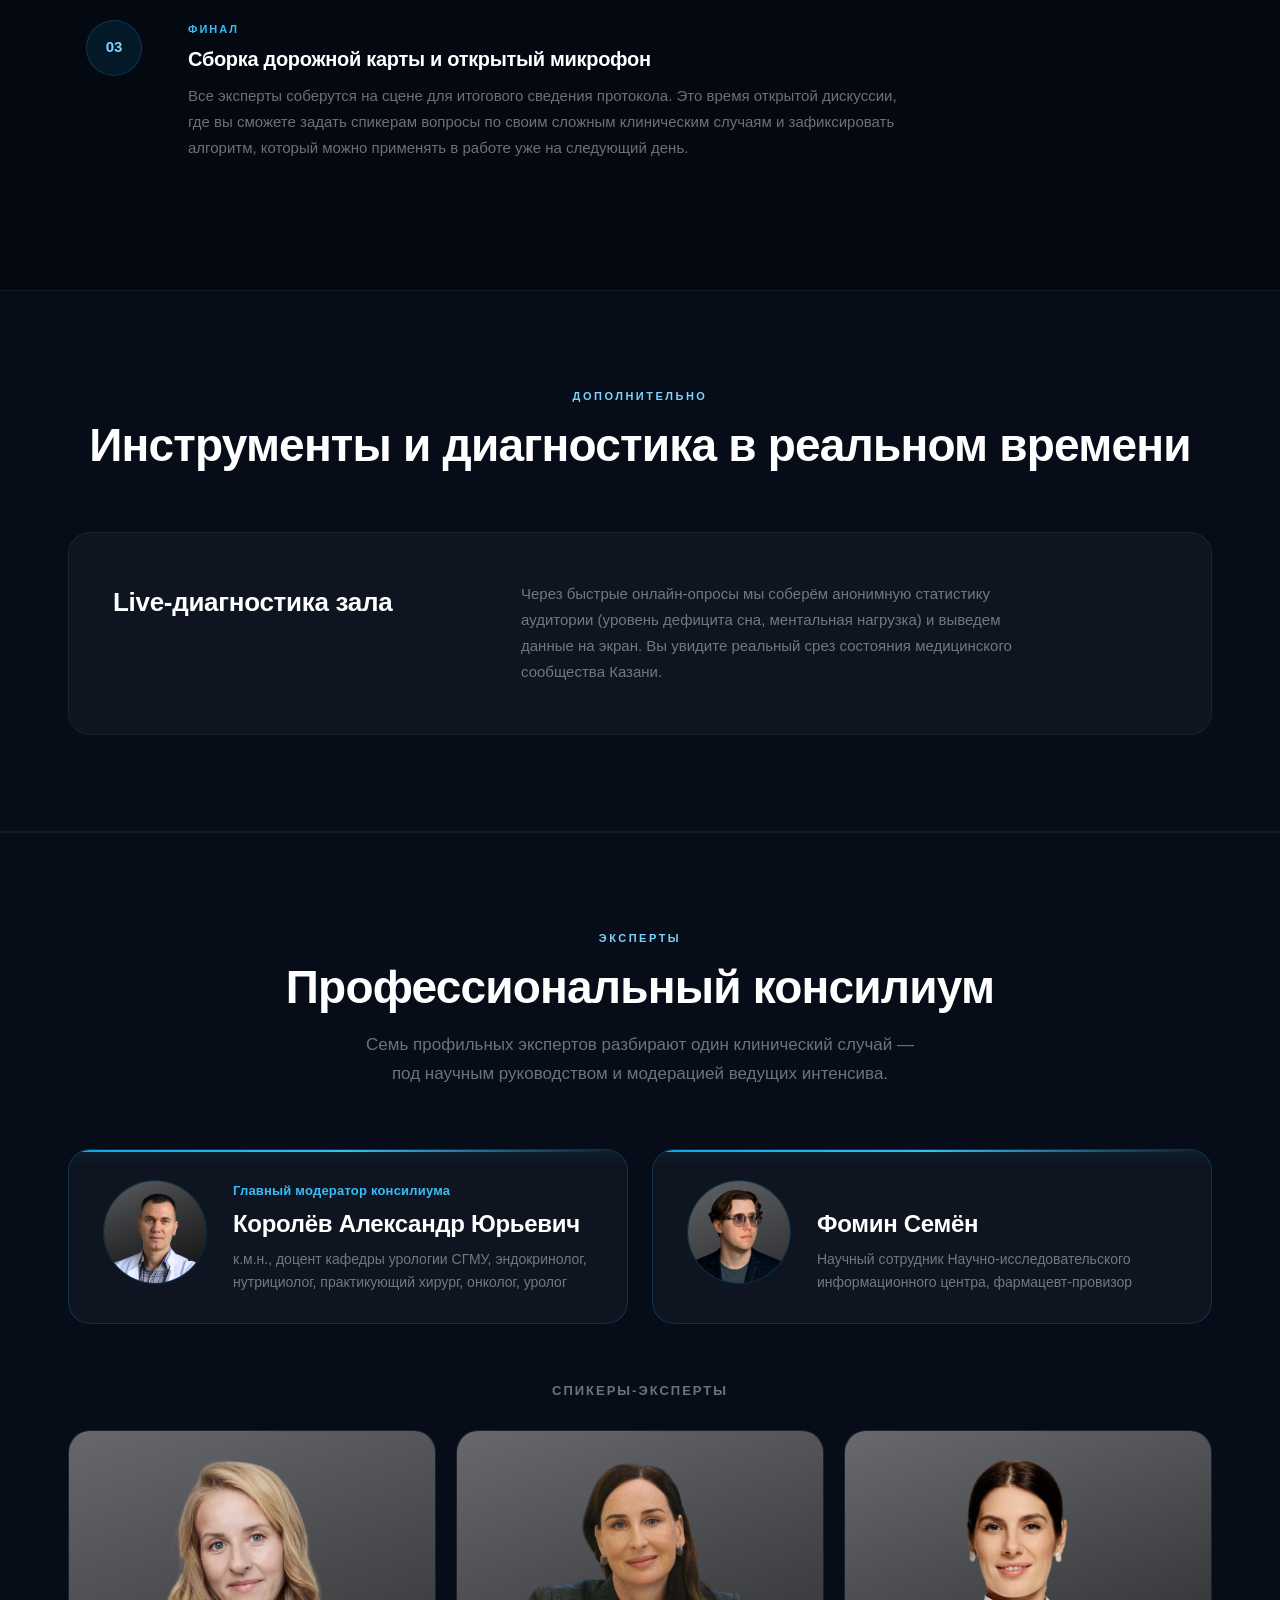
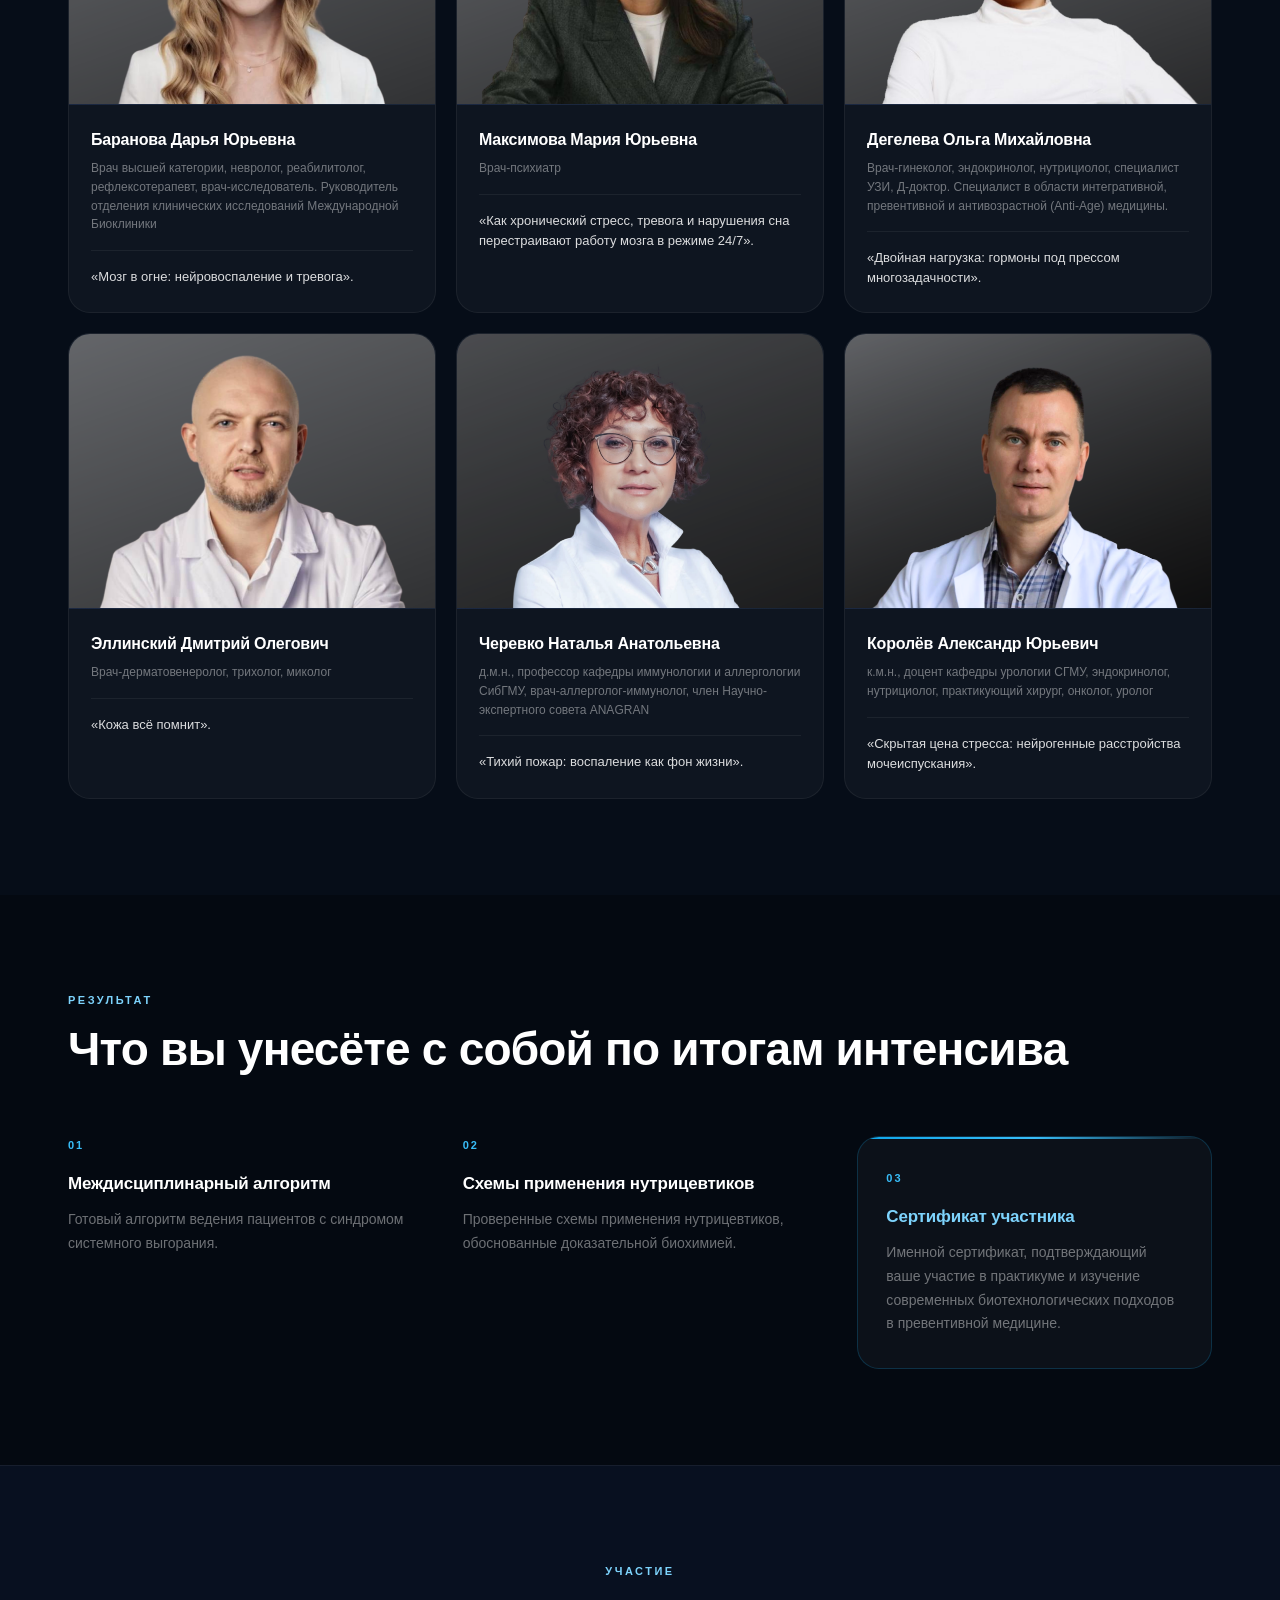
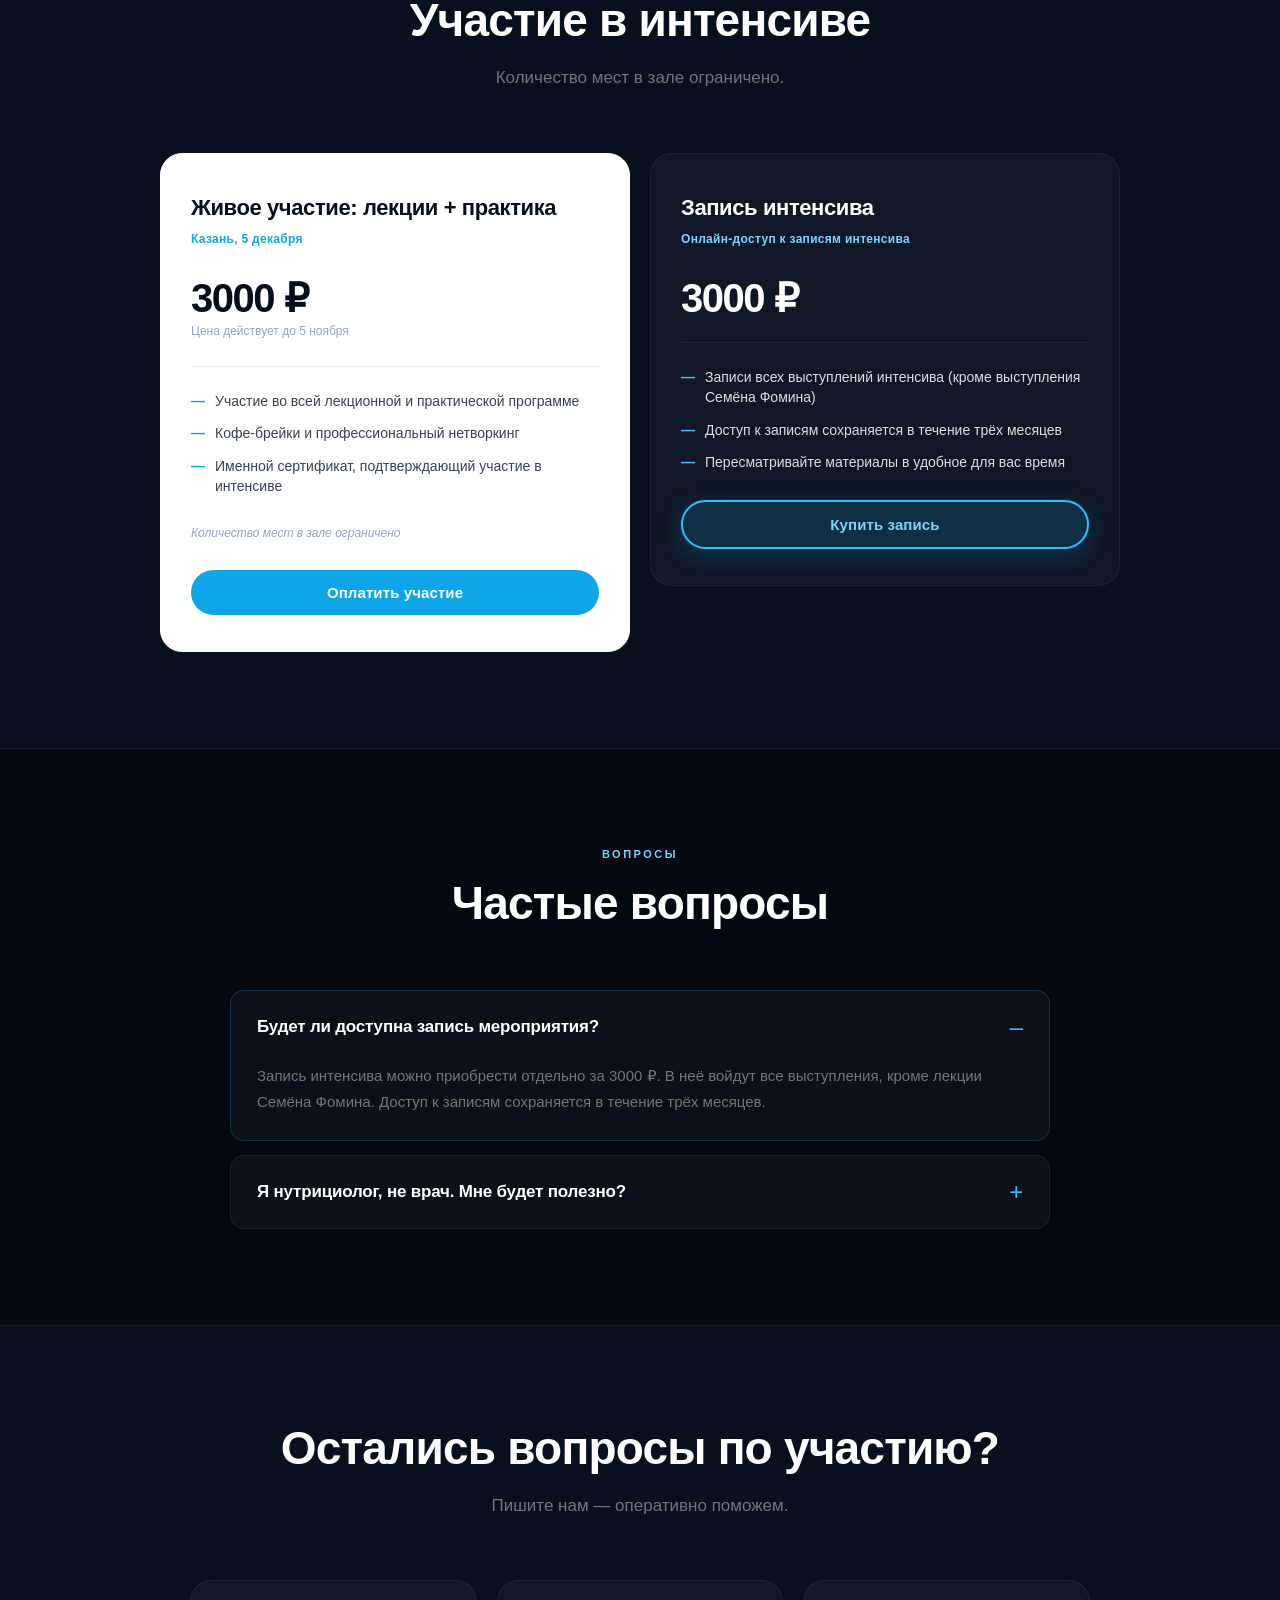
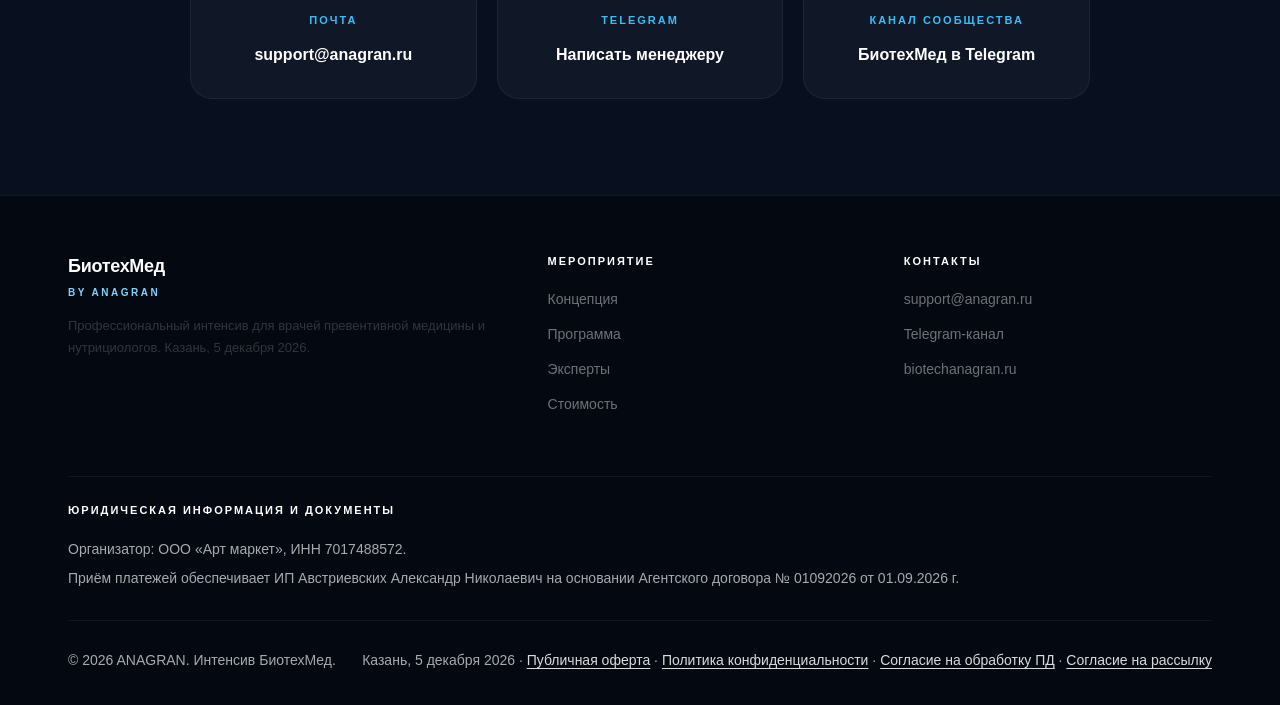
==== commit 37cea1e0: "Карточка: дата голубым, убрана подпись «Дата и время» Co-Authored-By: Claude Sonnet 5.5 <noreply@ant" ====
--- a/index.html
+++ b/index.html
@@ -16,7 +16,7 @@
   <meta name="twitter:description" content="Профессиональный интенсив ANAGRAN для врачей превентивной медицины и нутрициологов. Системное выгорание и нейровоспаление на примере реальной истории болезни. 5 декабря 2026, Казань." />
   <link rel="icon" type="image/png" href="favicon.png" />
   <link rel="apple-touch-icon" href="favicon.png" />
-  <link rel="stylesheet" href="css/style.css?v=57" />
+  <link rel="stylesheet" href="css/style.css?v=58" />
 </head>
 <body>
 
@@ -70,8 +70,7 @@
       <div class="hero__card">
         <div class="hero__card-eyebrow">Детали события</div>
         <div class="hero__card-row">
-          <span class="hero__card-key">Дата и время</span>
-          <span class="hero__card-val hero__card-val--hl">5 декабря 2026 года (сб)</span>
+          <span class="hero__card-val hero__card-val--city">5 декабря 2026 года (сб)</span>
           <span class="hero__card-sub">Начало в 10:00, регистрация с 9:00</span>
         </div>
         <div class="hero__card-row">
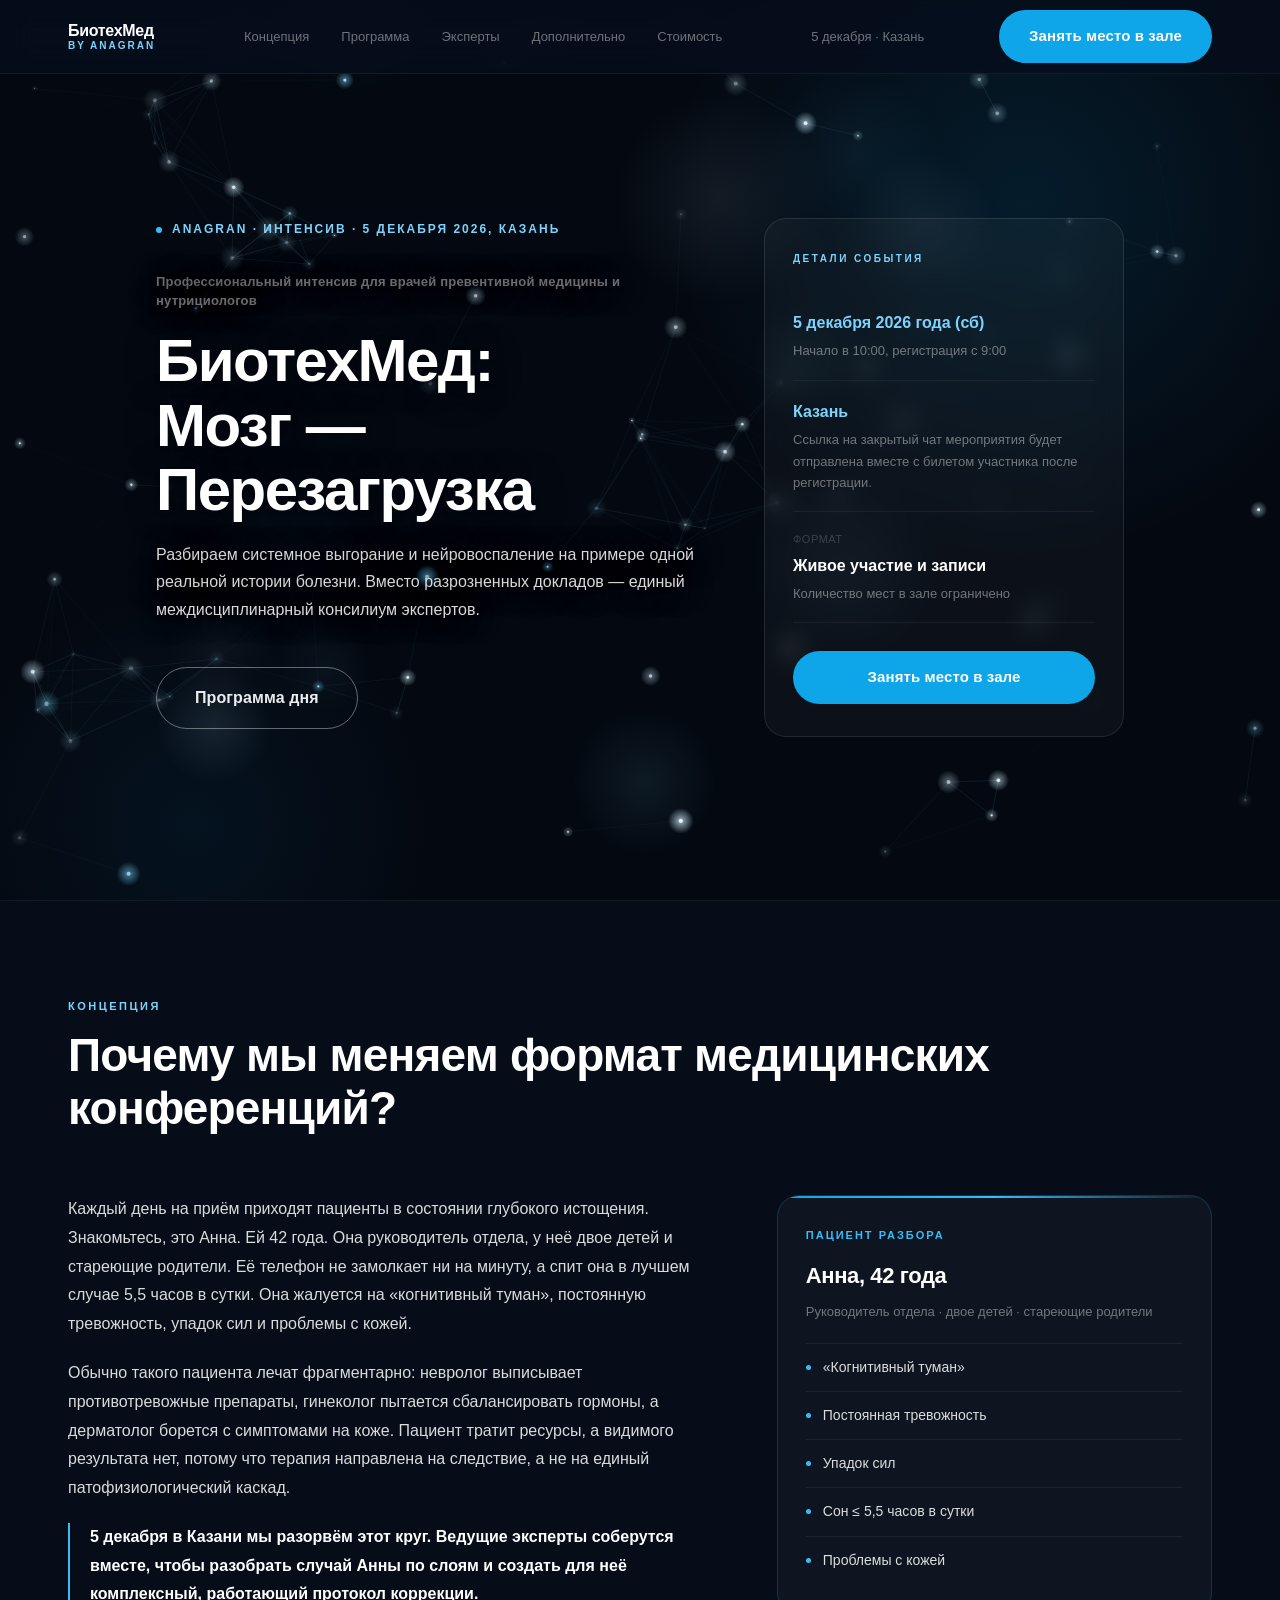
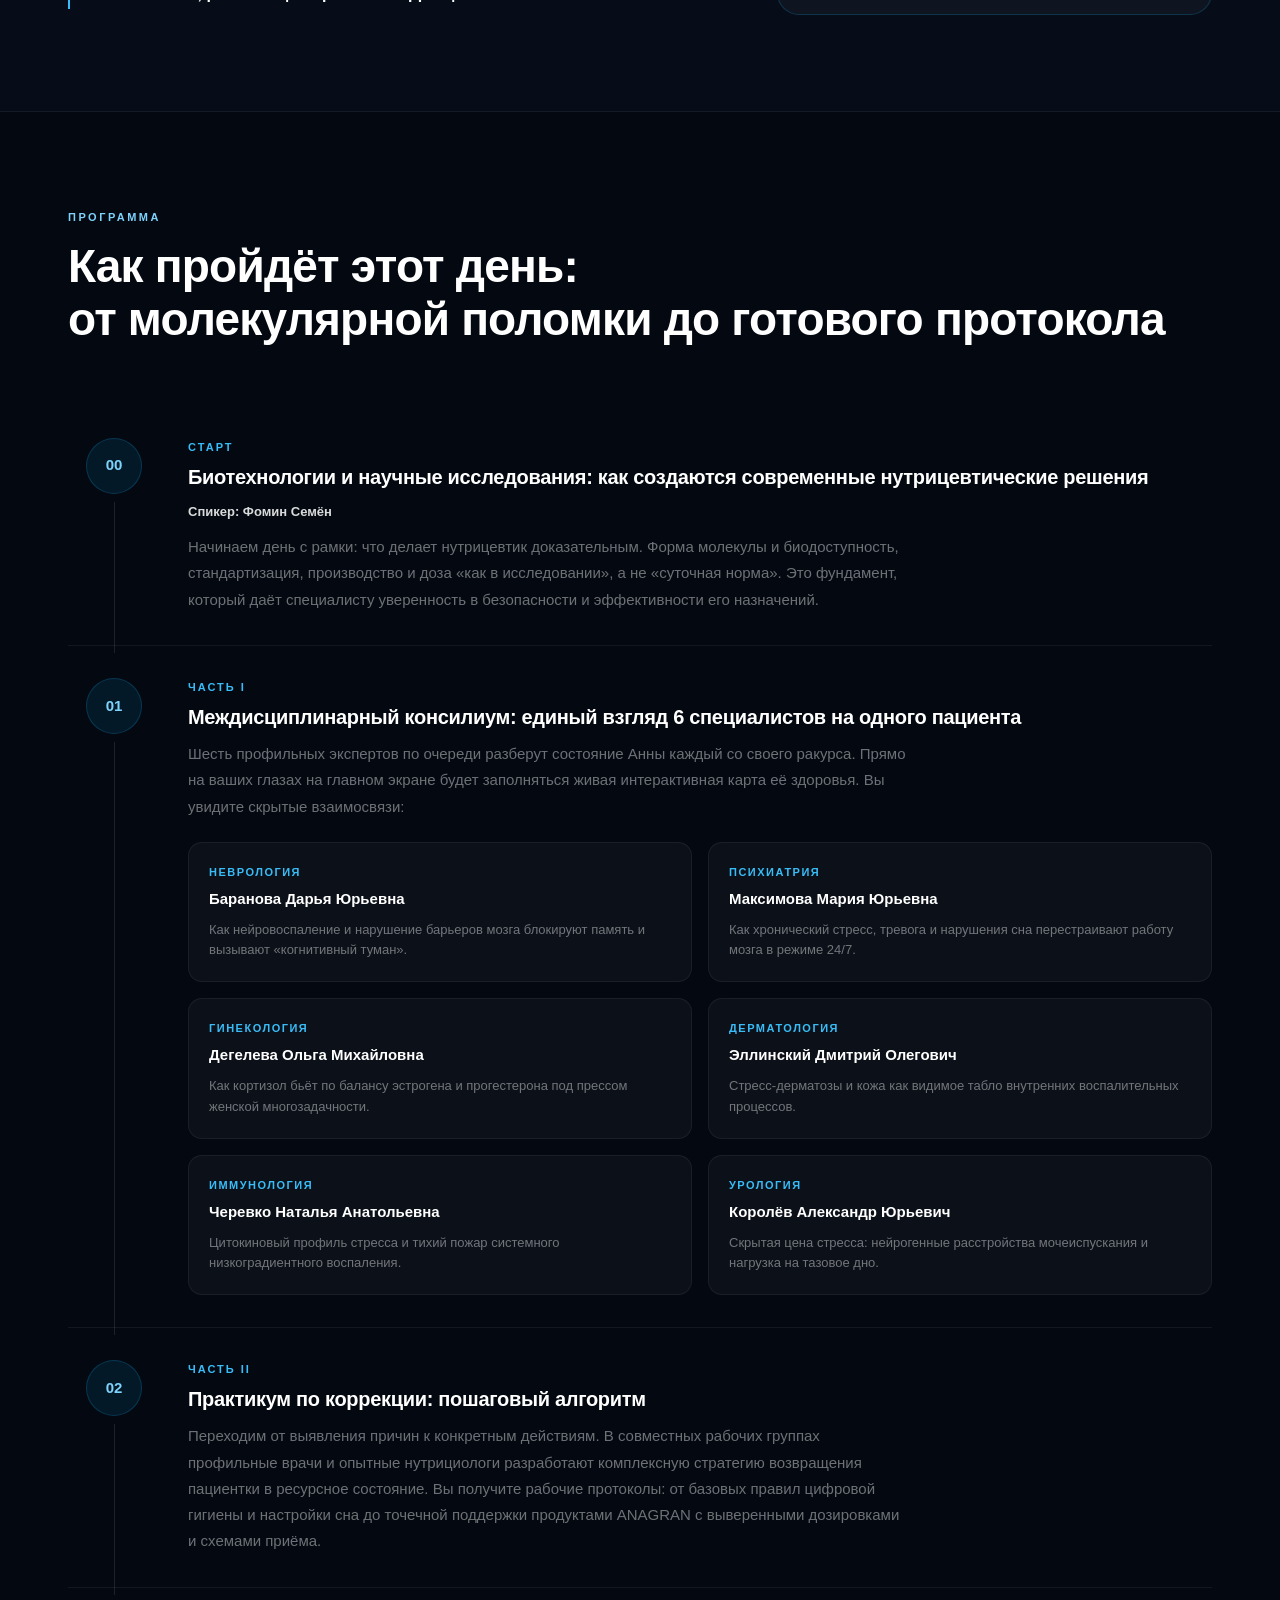
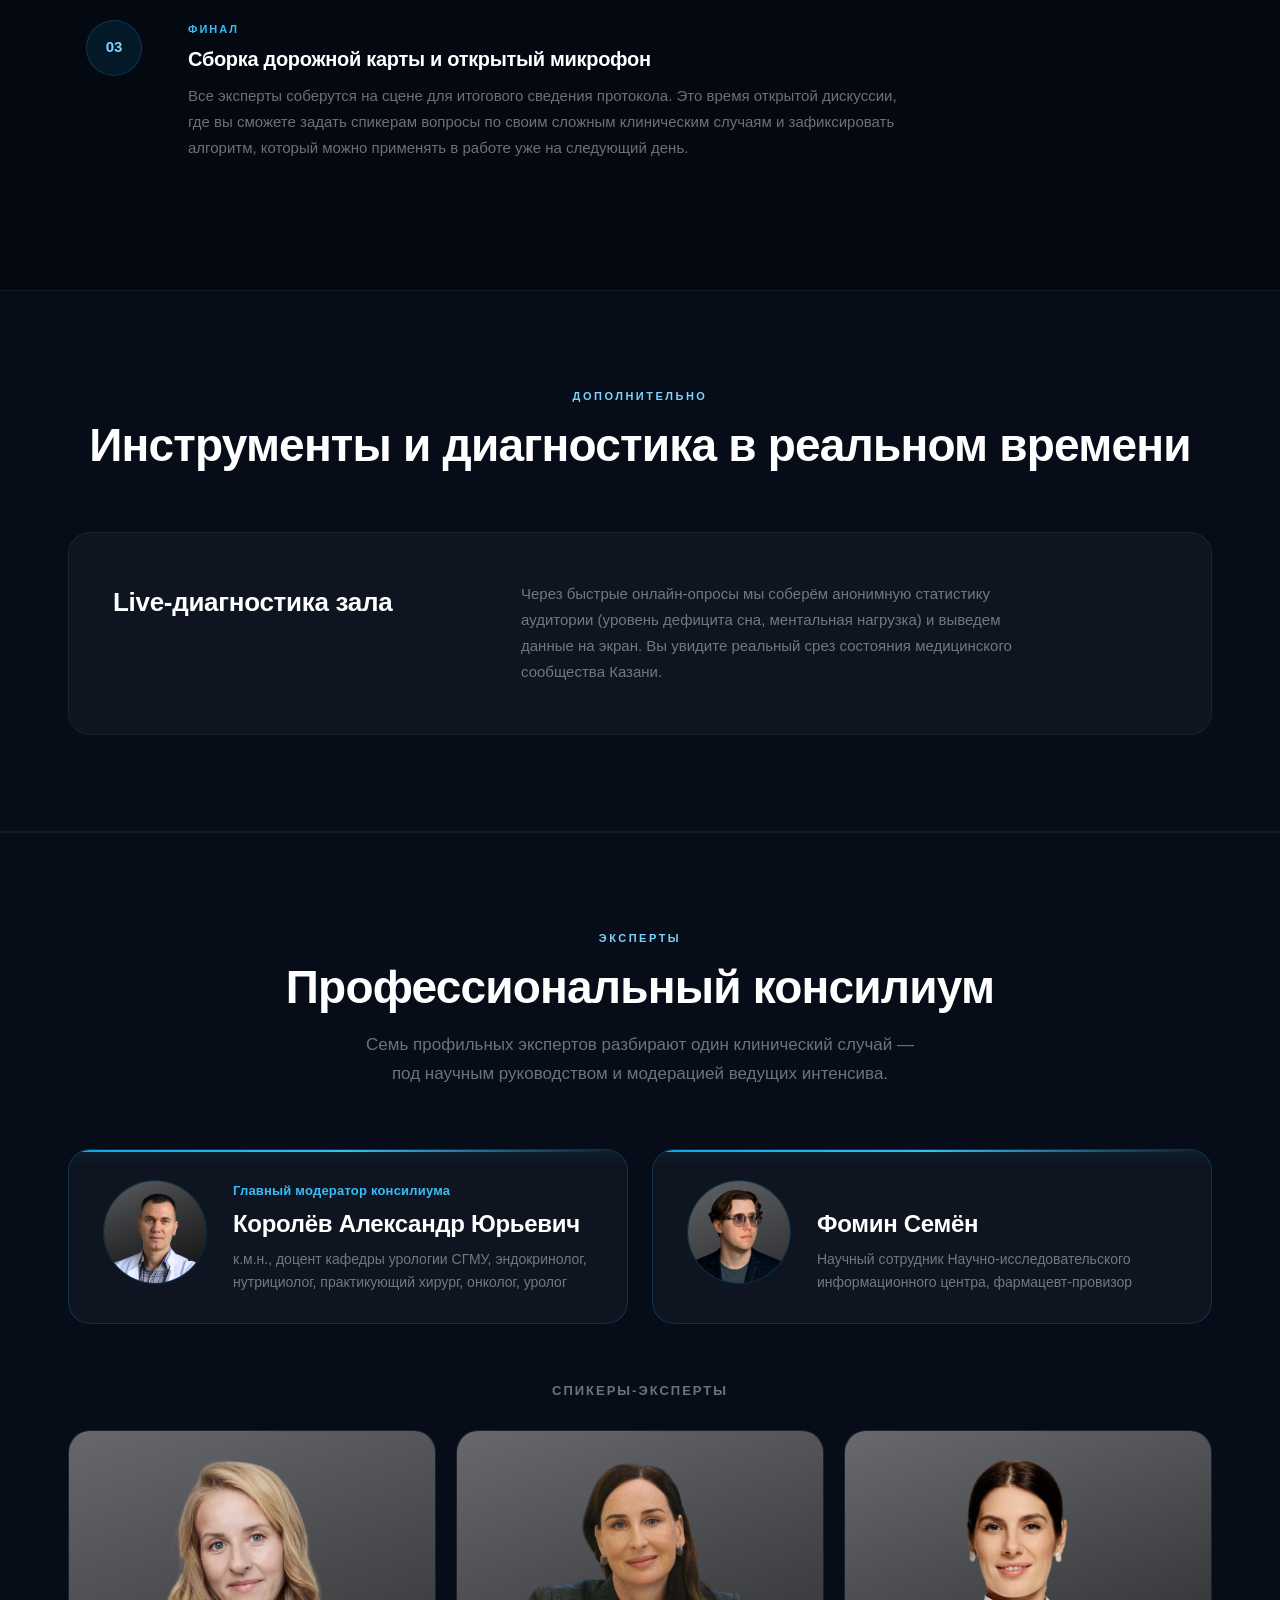
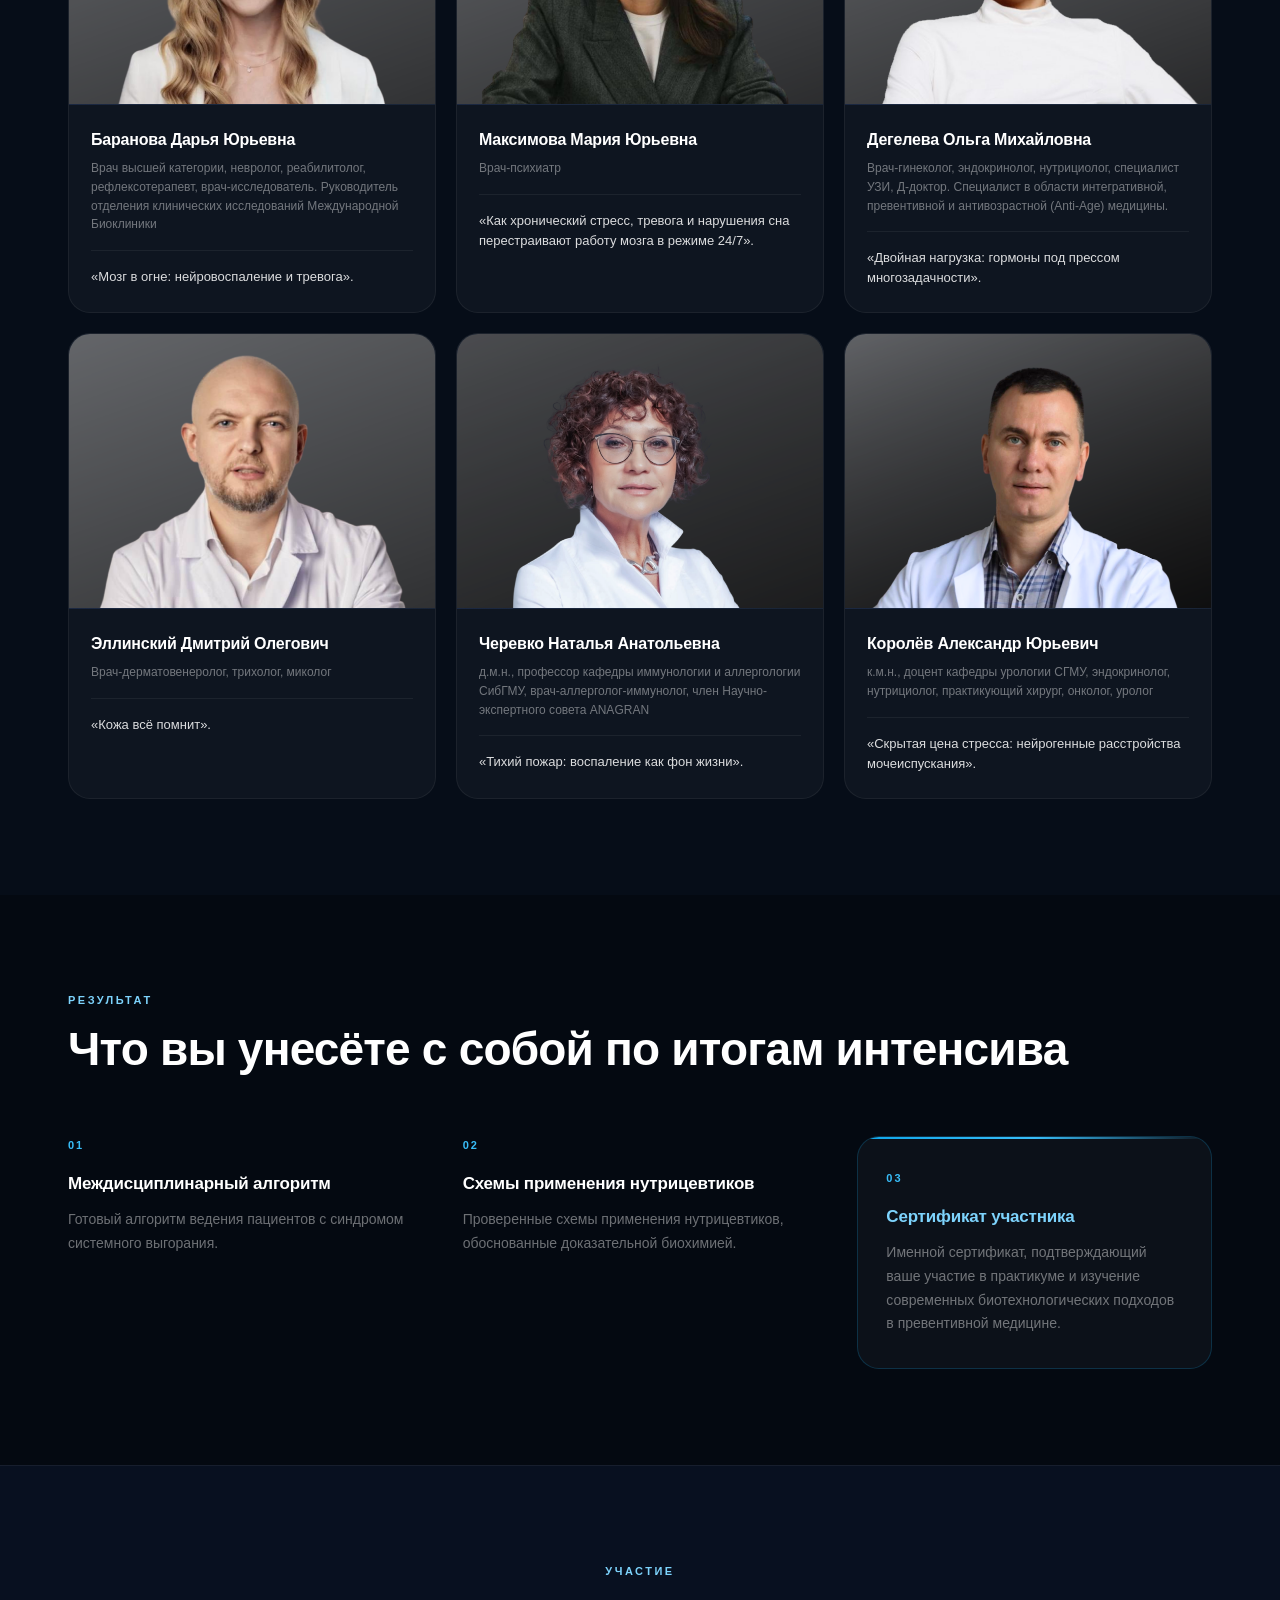
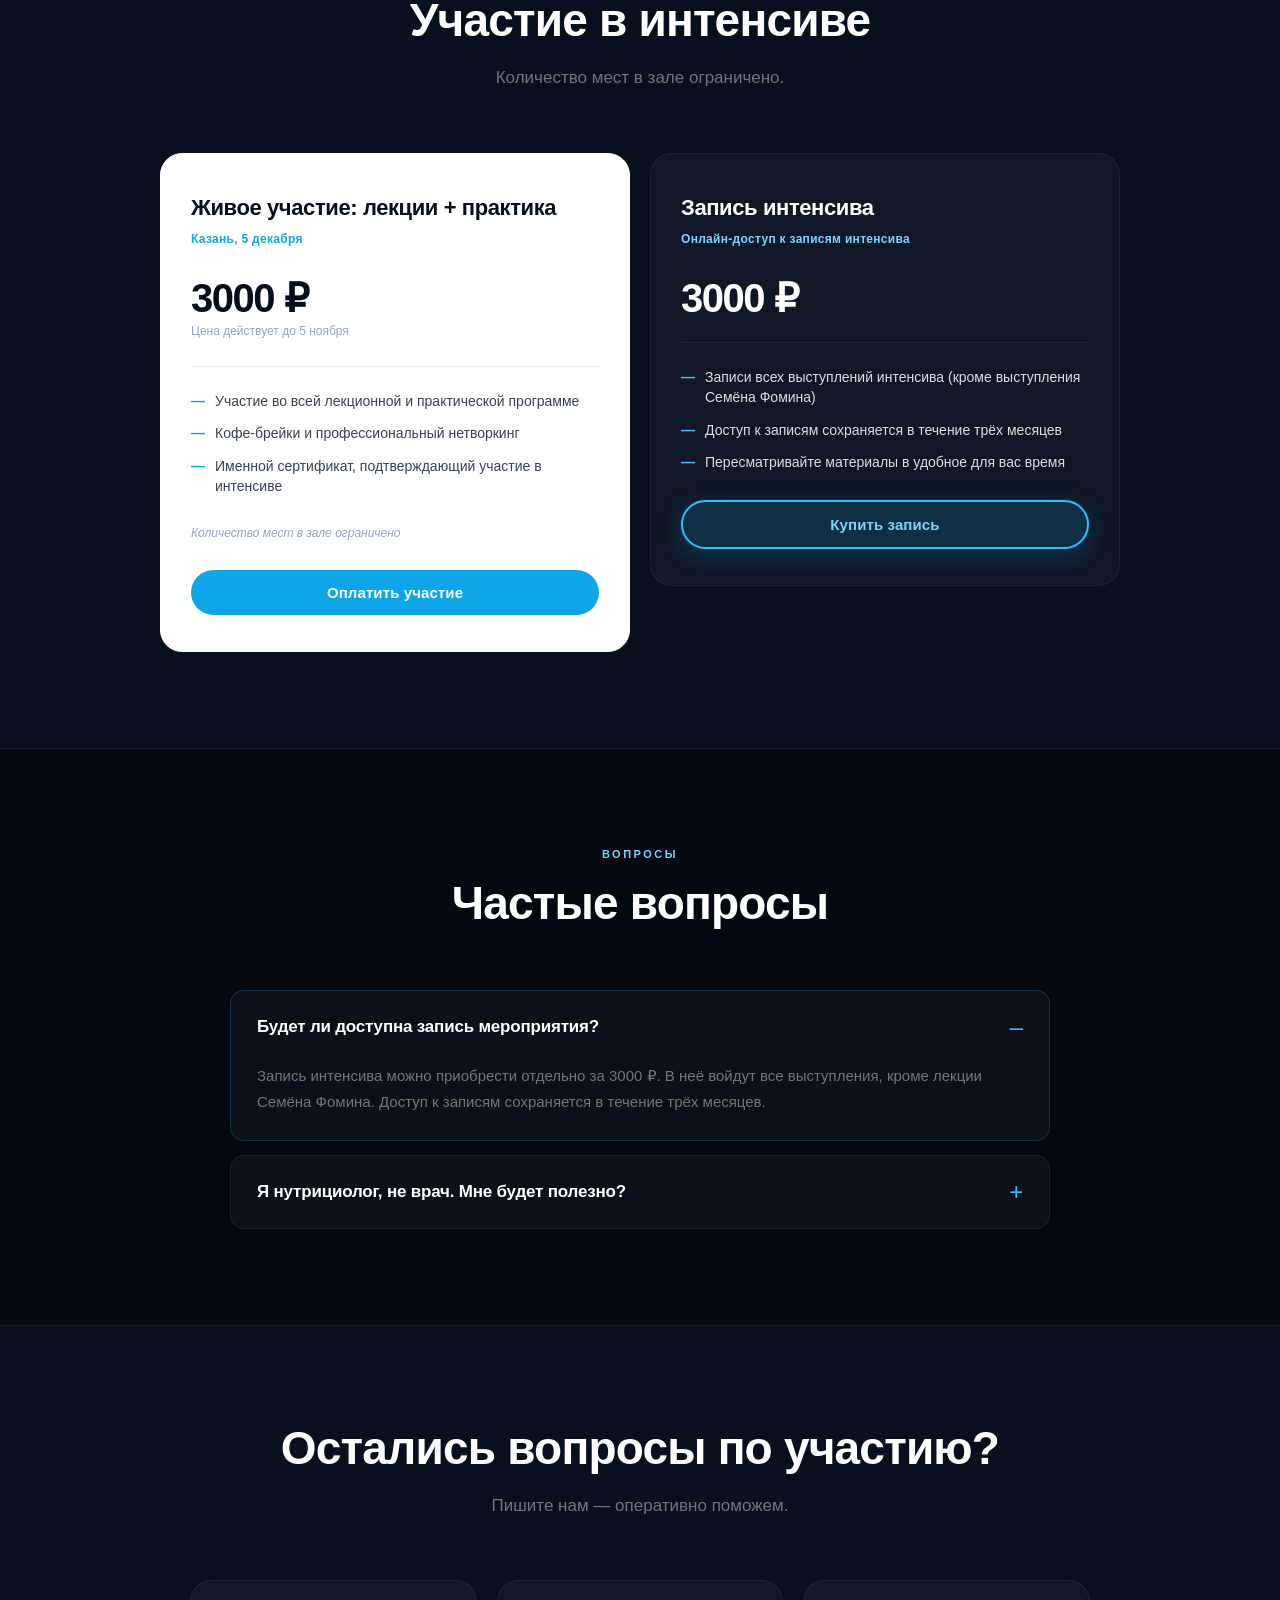
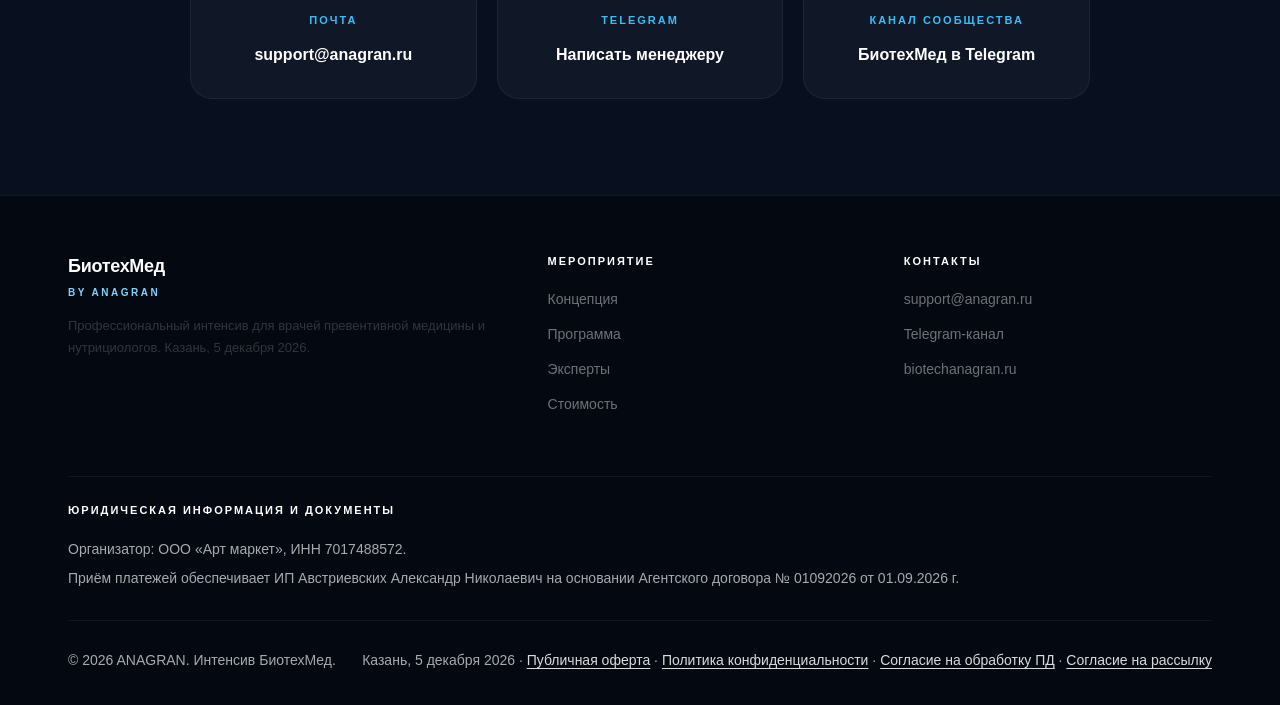
==== commit 32dd82bb: "Убрать адрес площадки из карточки деталей события (оставить только Казань) Co-Authored-By: Claude So" ====
--- a/index.html
+++ b/index.html
@@ -75,7 +75,6 @@
         </div>
         <div class="hero__card-row">
           <span class="hero__card-val hero__card-val--city">Казань</span>
-          <a class="hero__card-venue" href="https://yandex.com/maps/-/CXGIyTL4" target="_blank" rel="noopener">Millennium Panorama<br>ул. Фатыха Амирхана, 1И</a>
           <span class="hero__card-sub">Ссылка на закрытый чат мероприятия будет отправлена вместе с билетом участника после регистрации.</span>
         </div>
         <div class="hero__card-row">
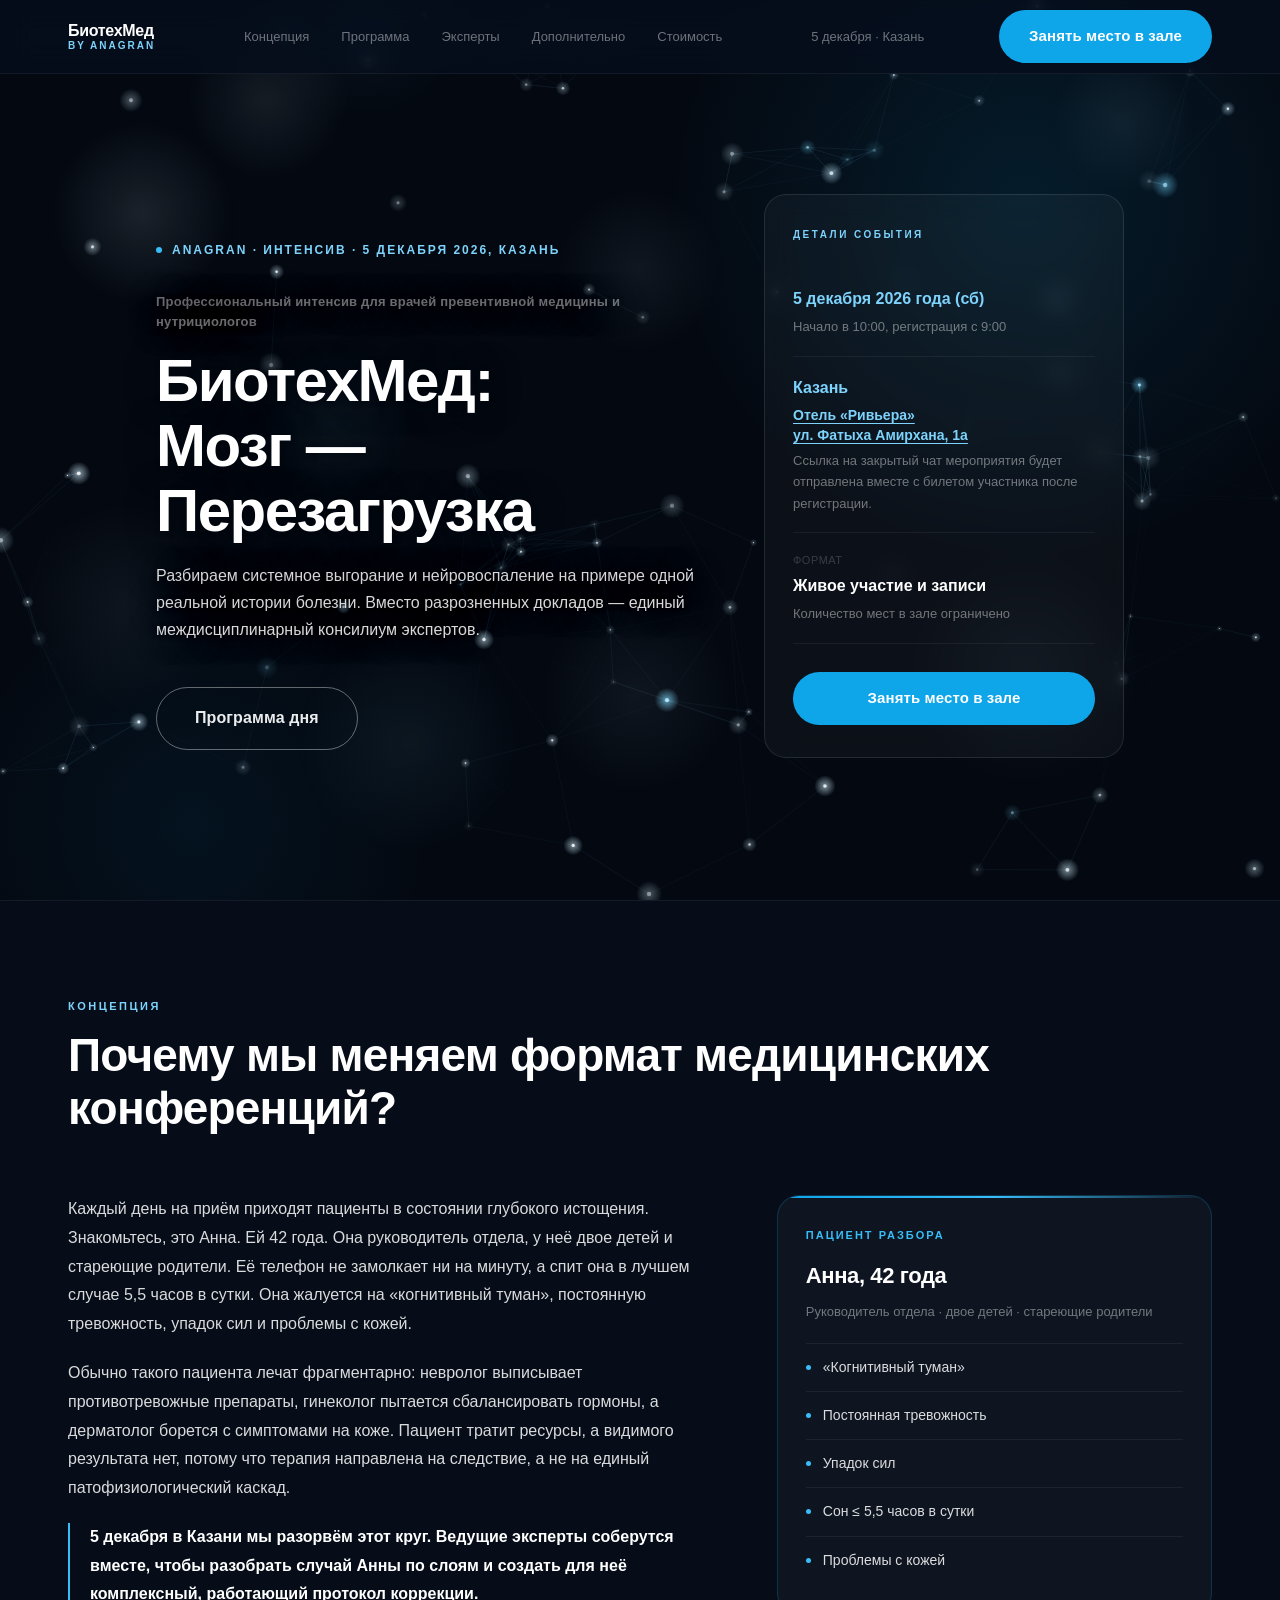
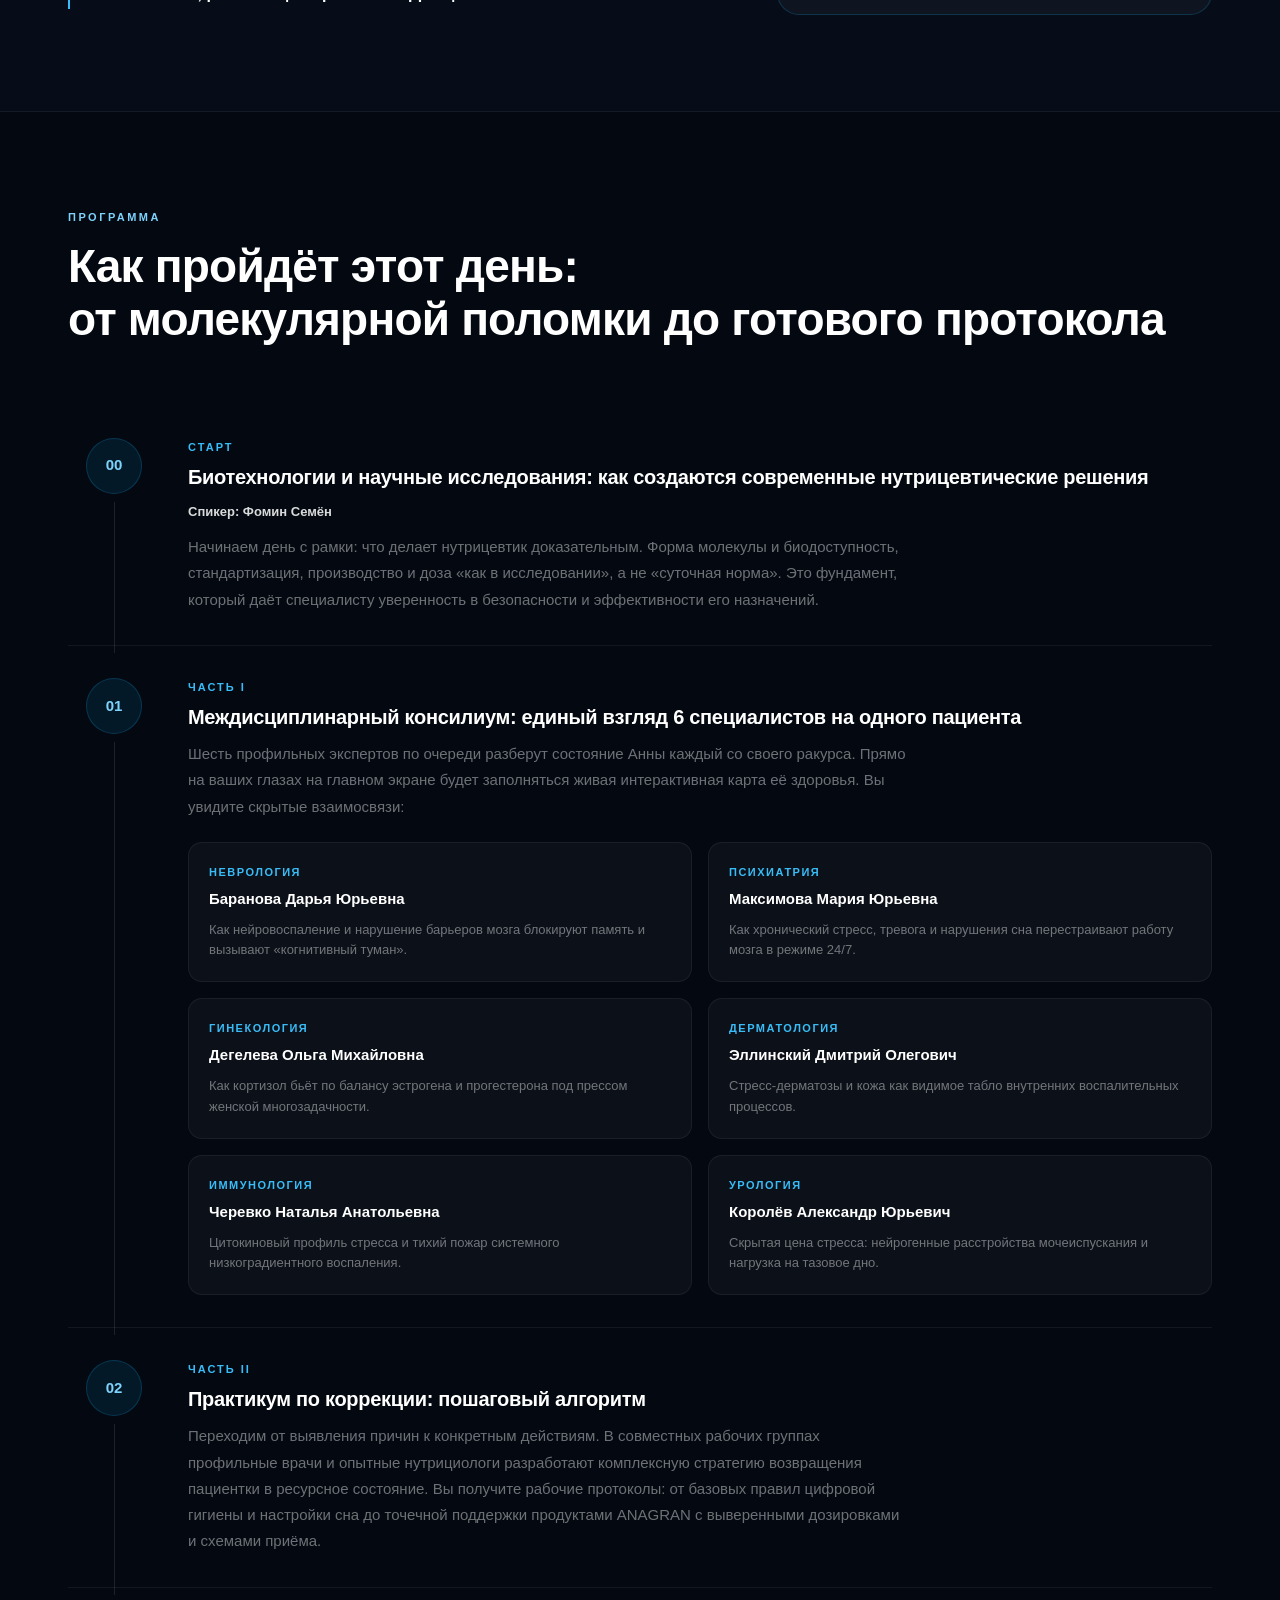
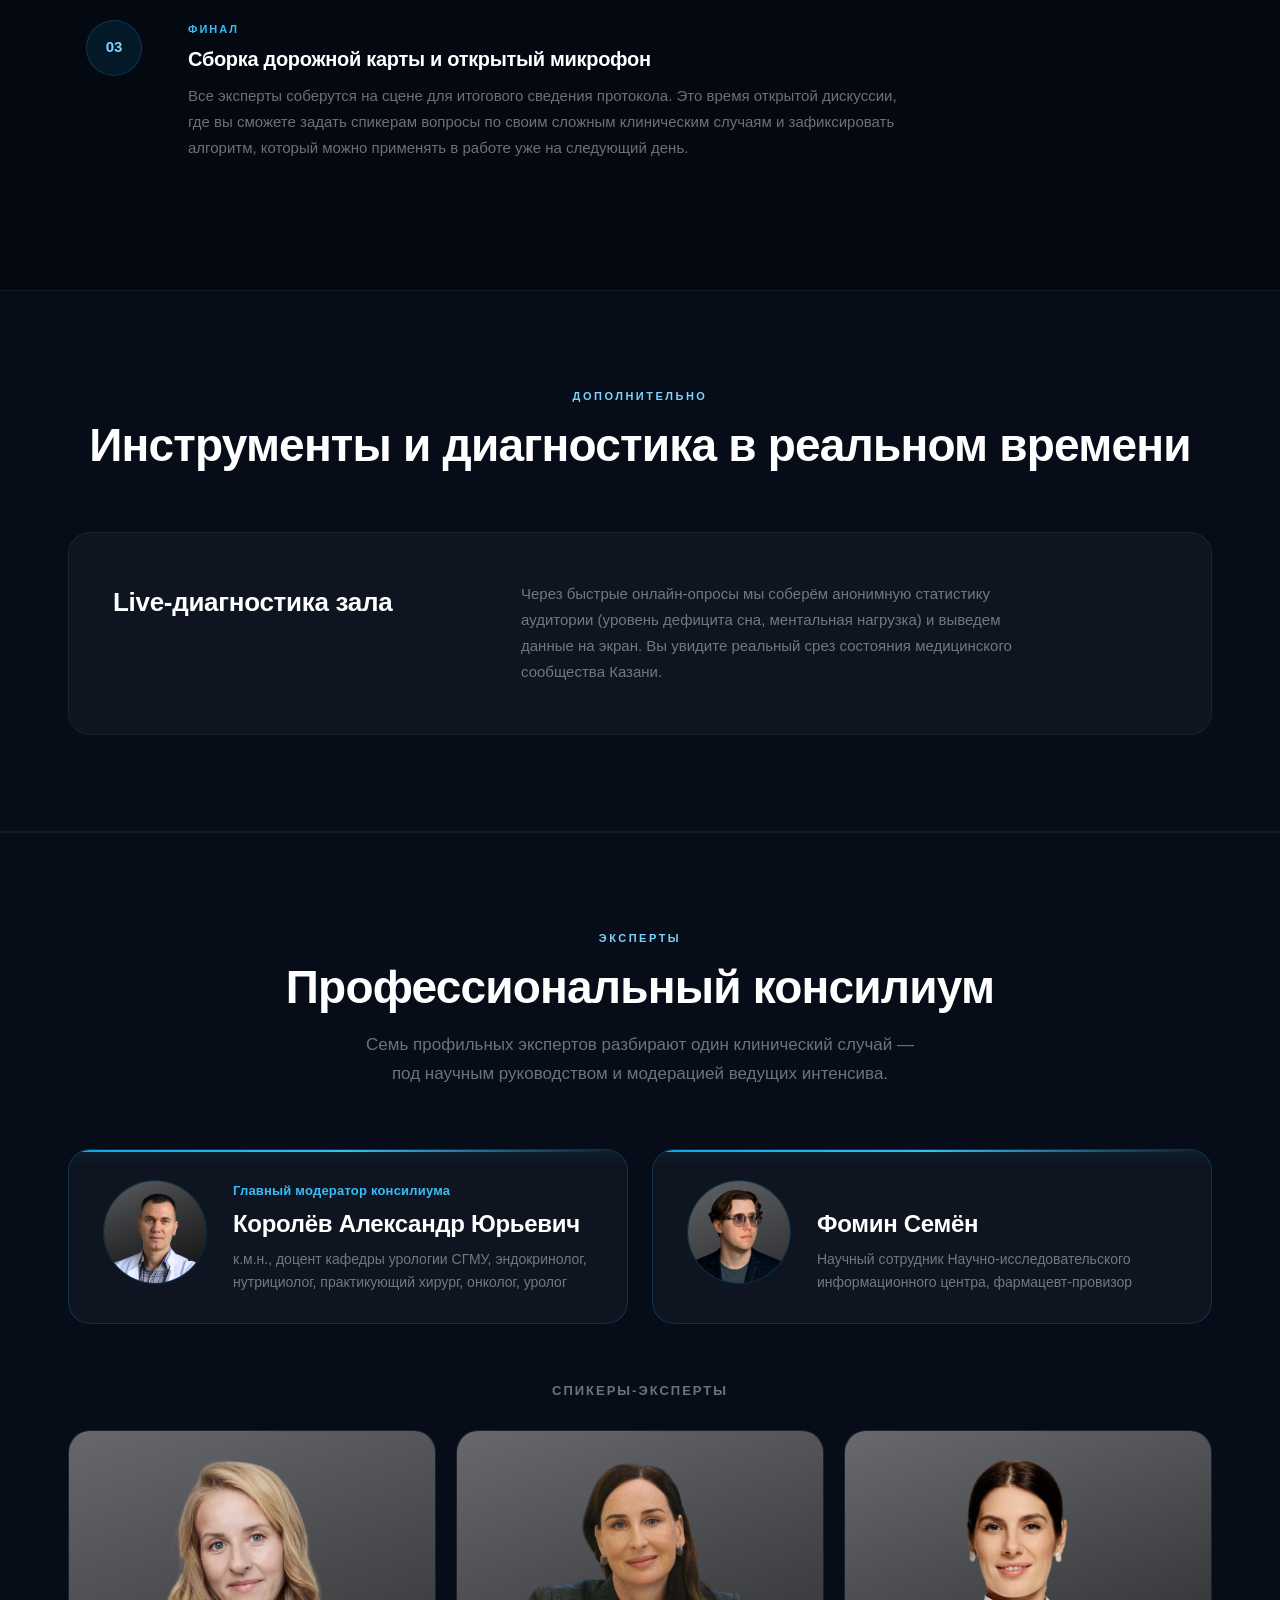
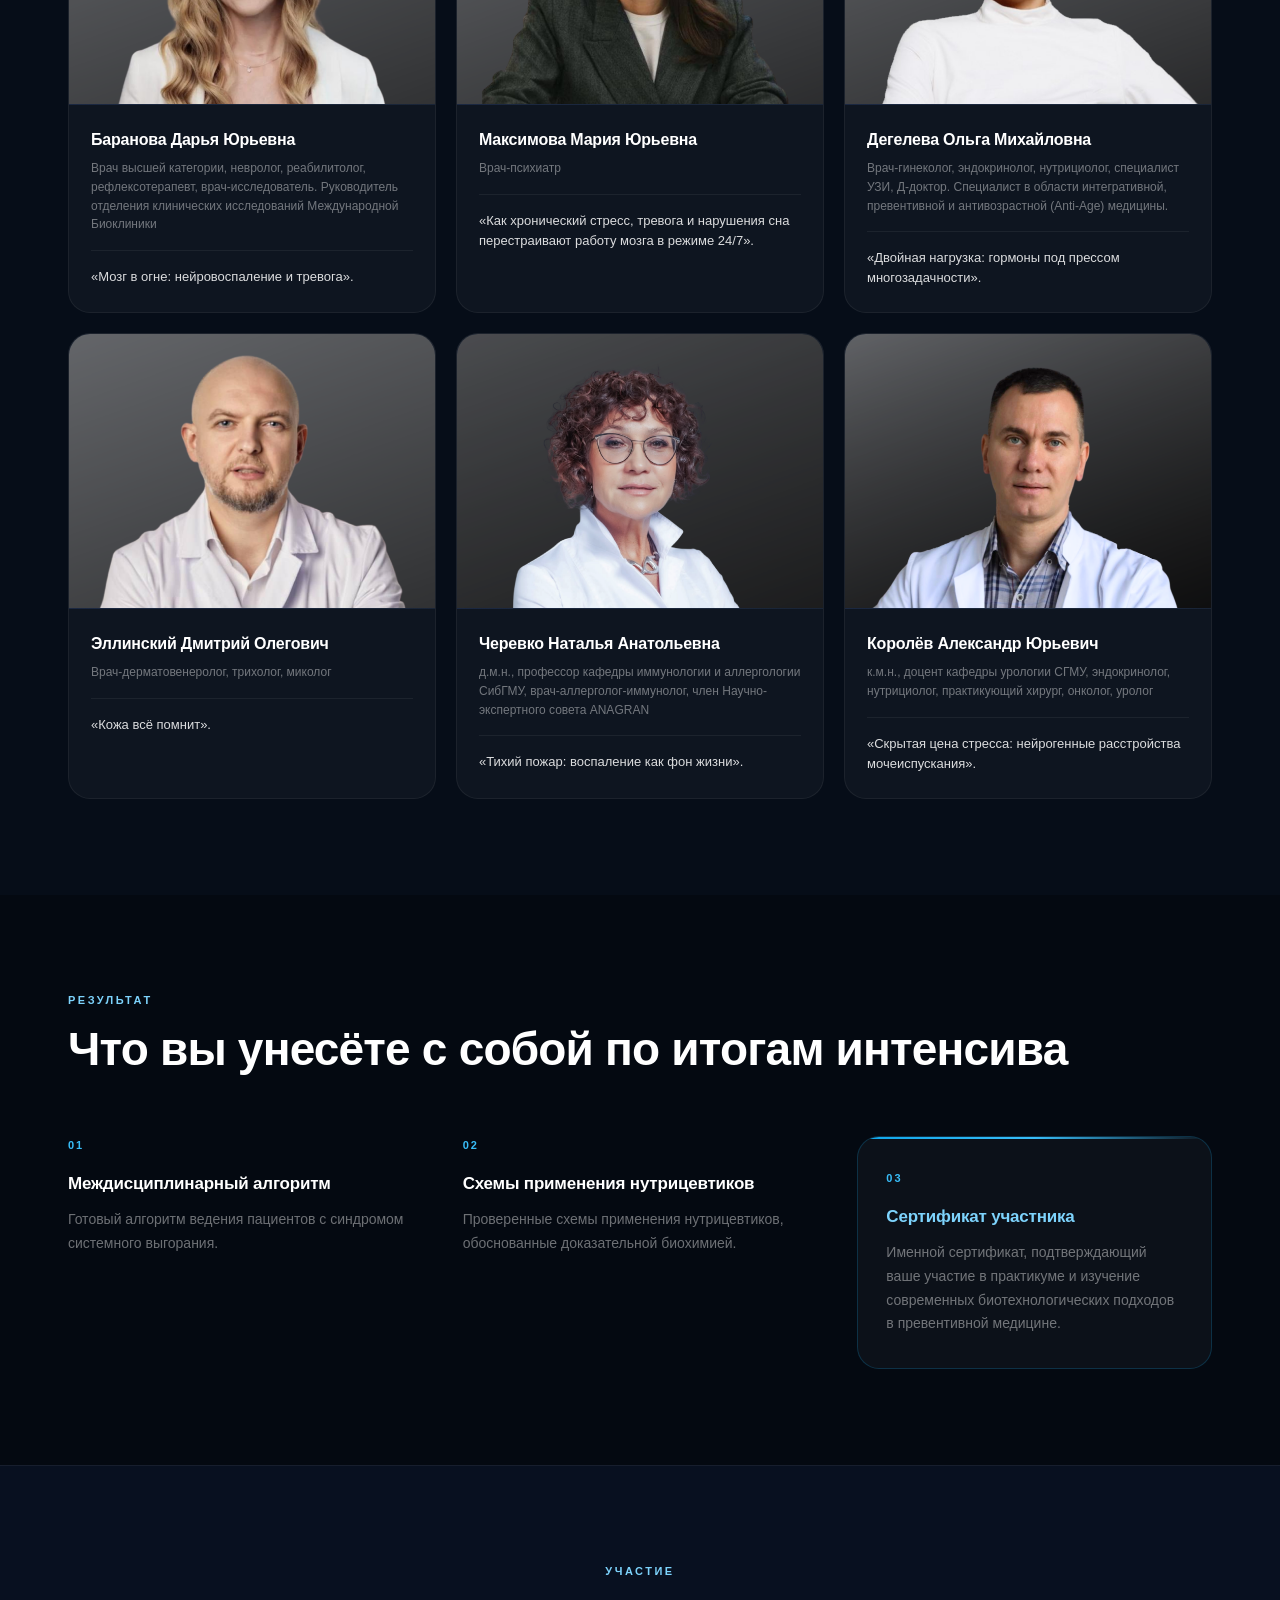
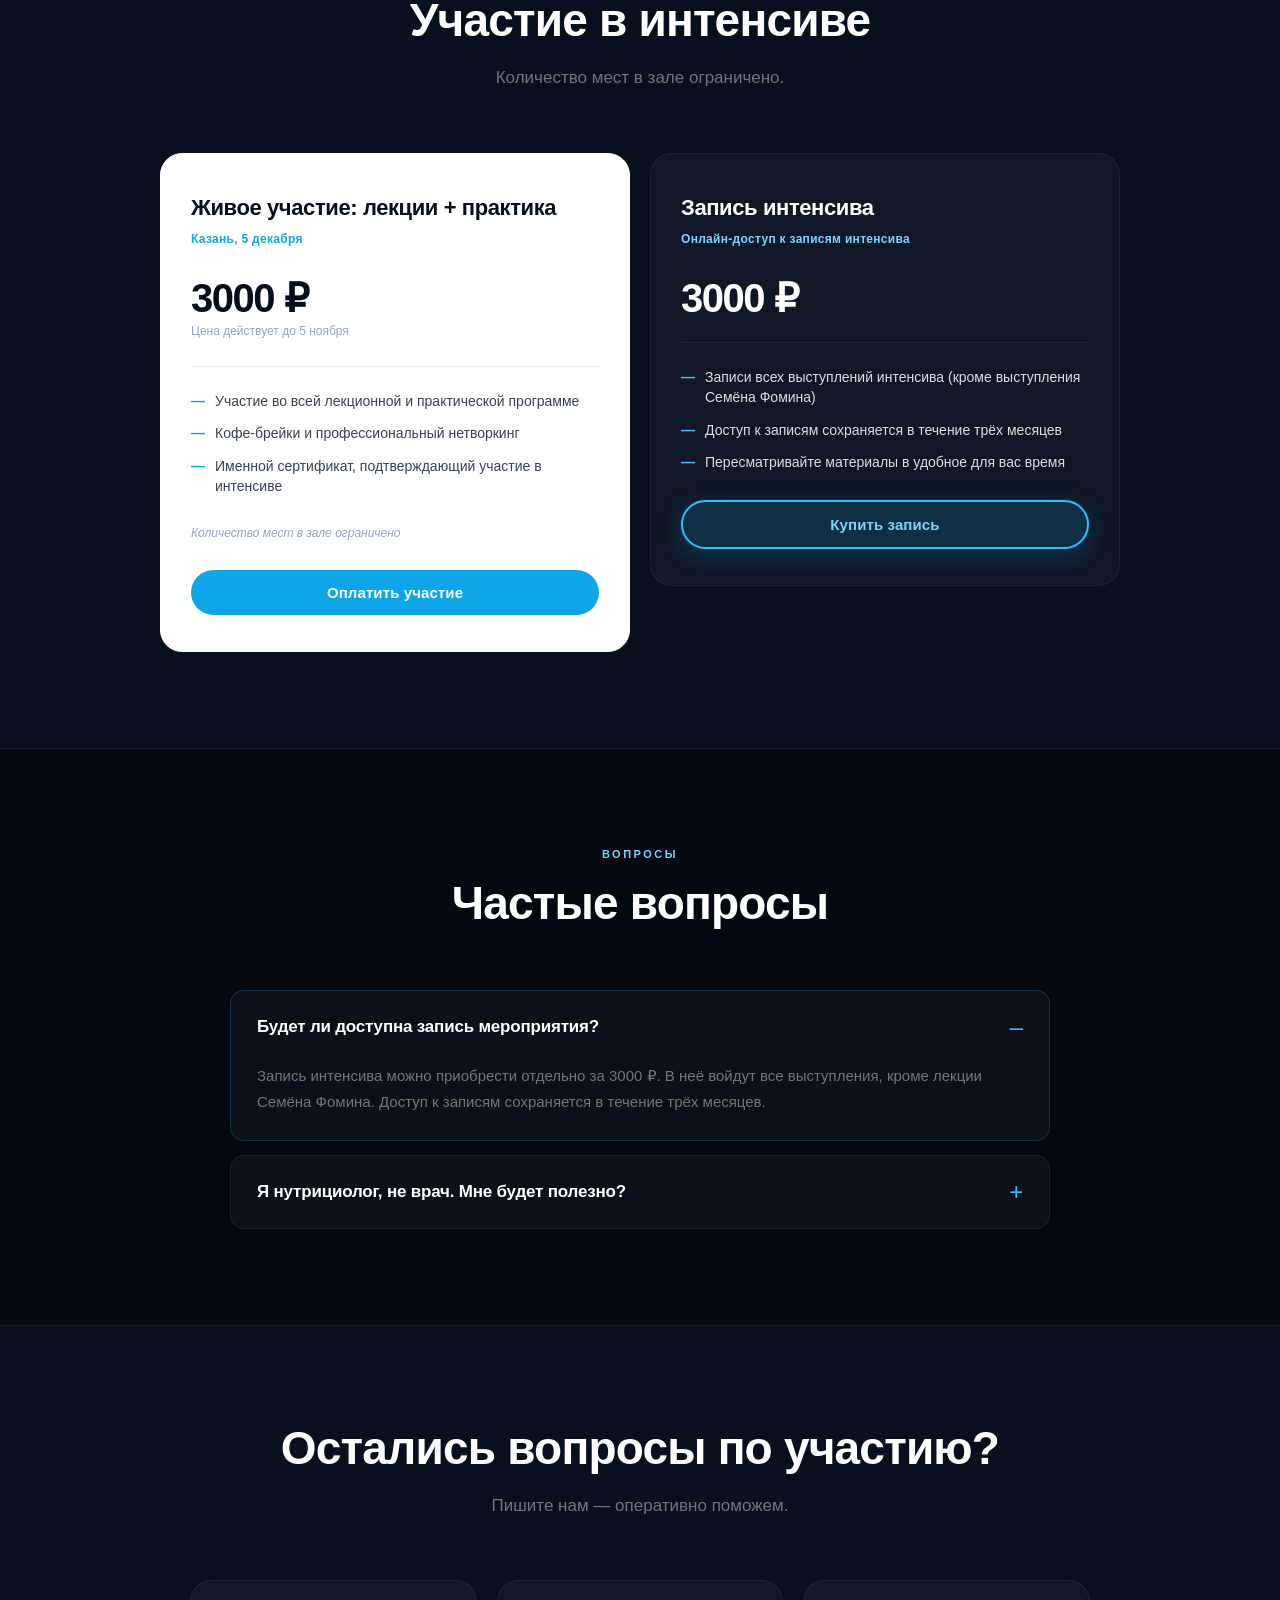
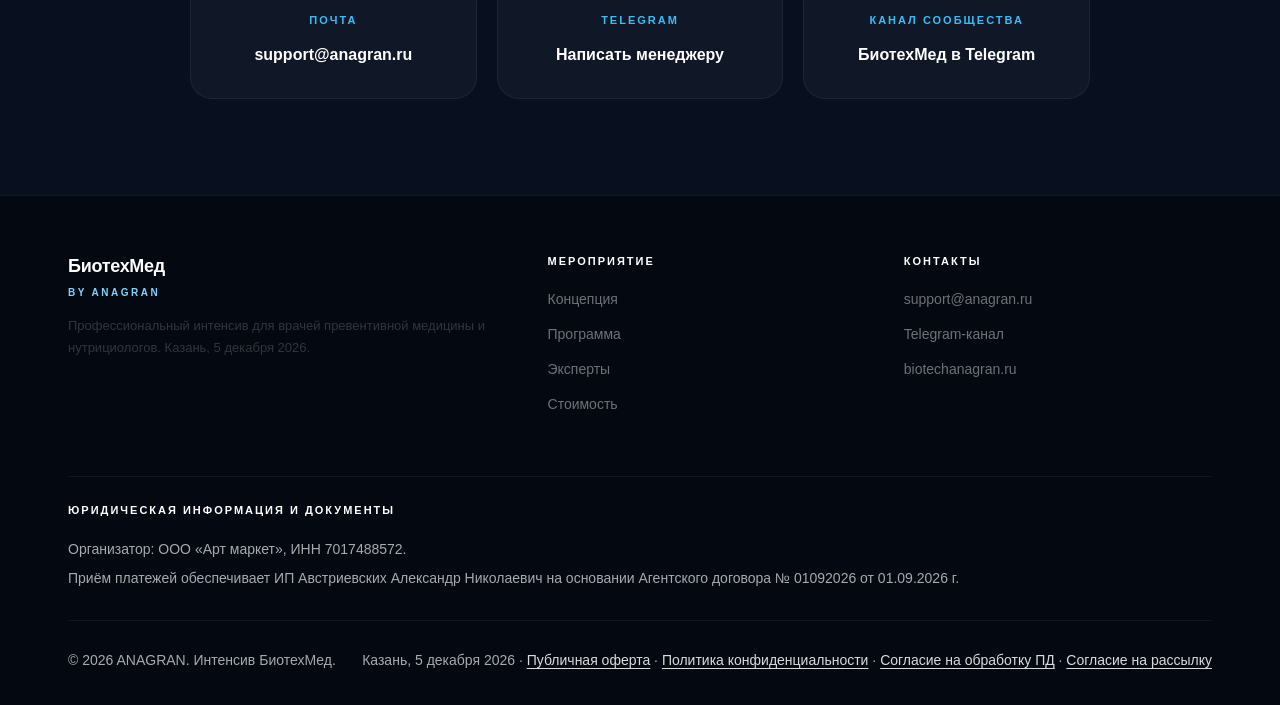
==== commit 34b3238c: "Площадка: отель Ривьера, Казань, ул. Фатыха Амирхана, 1а + ссылка на карту Co-Authored-By: Claude So" ====
--- a/index.html
+++ b/index.html
@@ -75,6 +75,7 @@
         </div>
         <div class="hero__card-row">
           <span class="hero__card-val hero__card-val--city">Казань</span>
+          <a class="hero__card-venue" href="https://yandex.com/maps/-/CHBC7A3s" target="_blank" rel="noopener">Отель «Ривьера»<br>ул. Фатыха Амирхана, 1а</a>
           <span class="hero__card-sub">Ссылка на закрытый чат мероприятия будет отправлена вместе с билетом участника после регистрации.</span>
         </div>
         <div class="hero__card-row">
